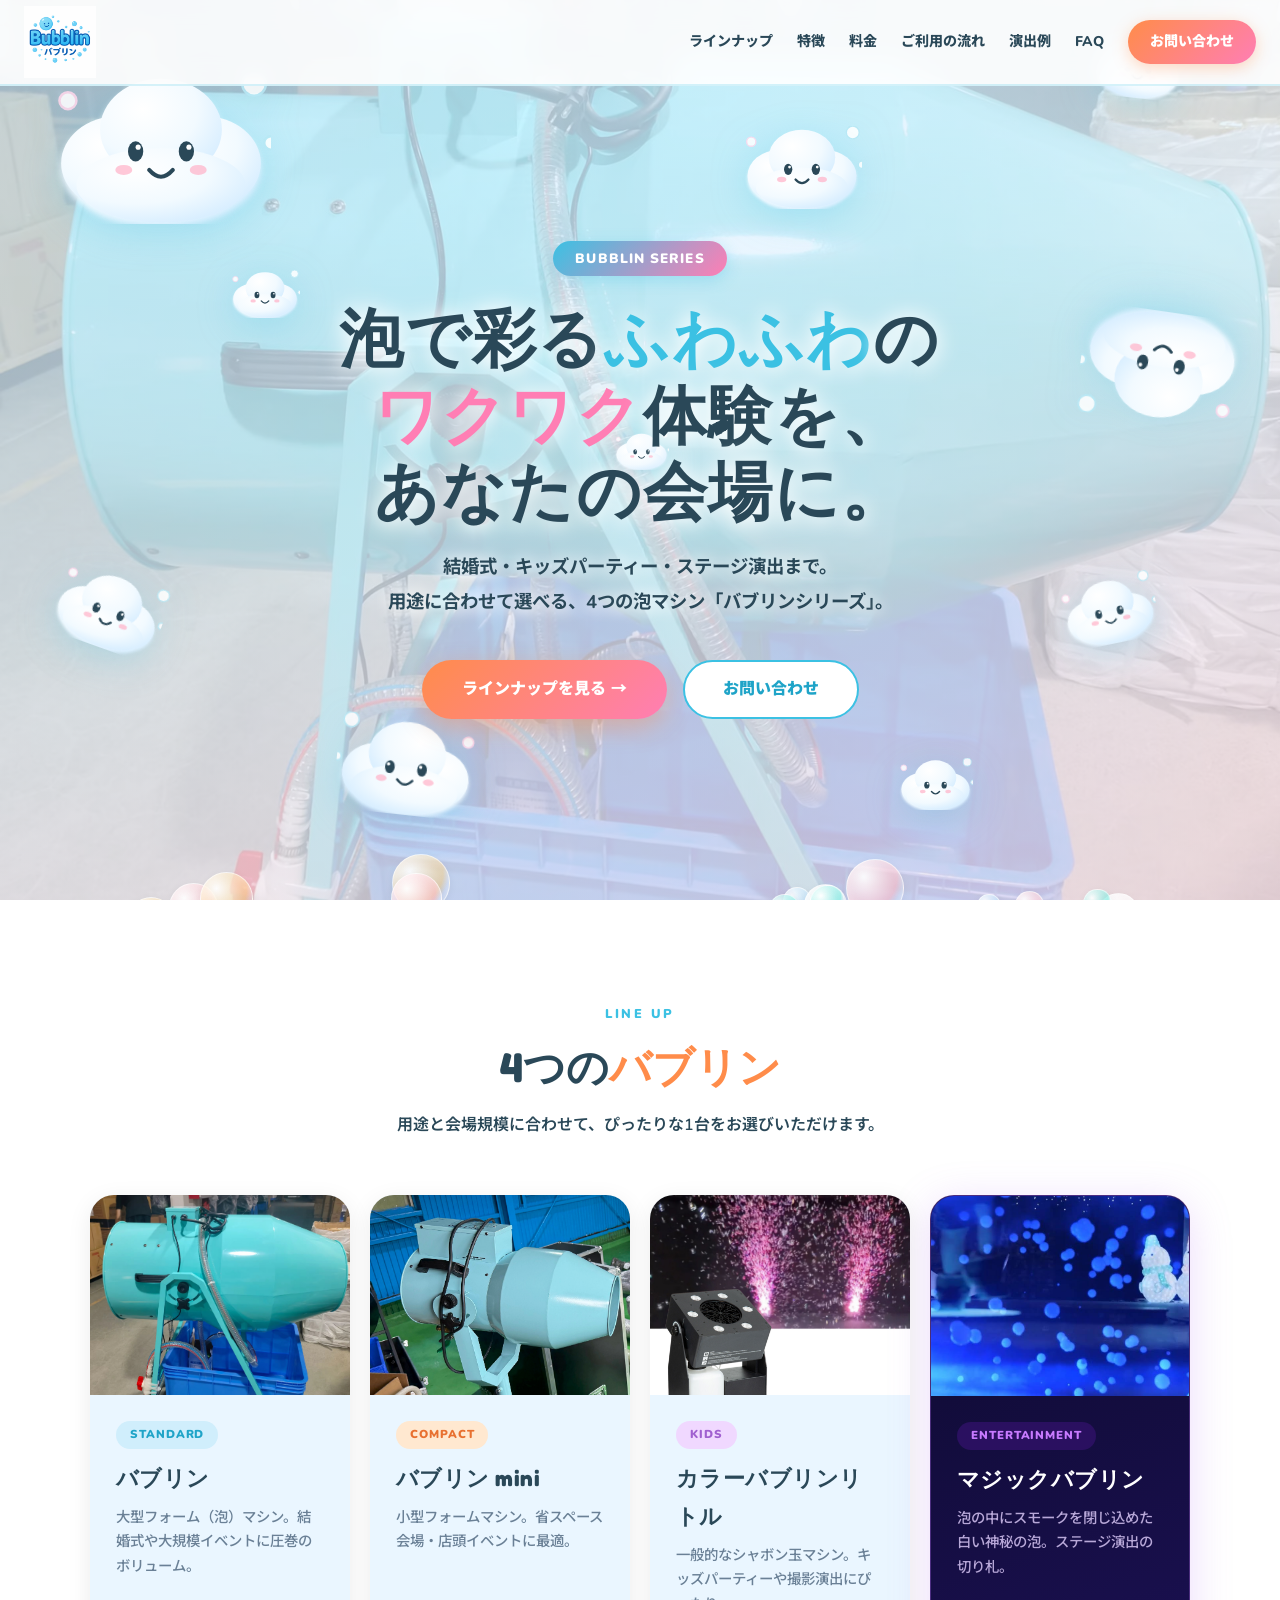
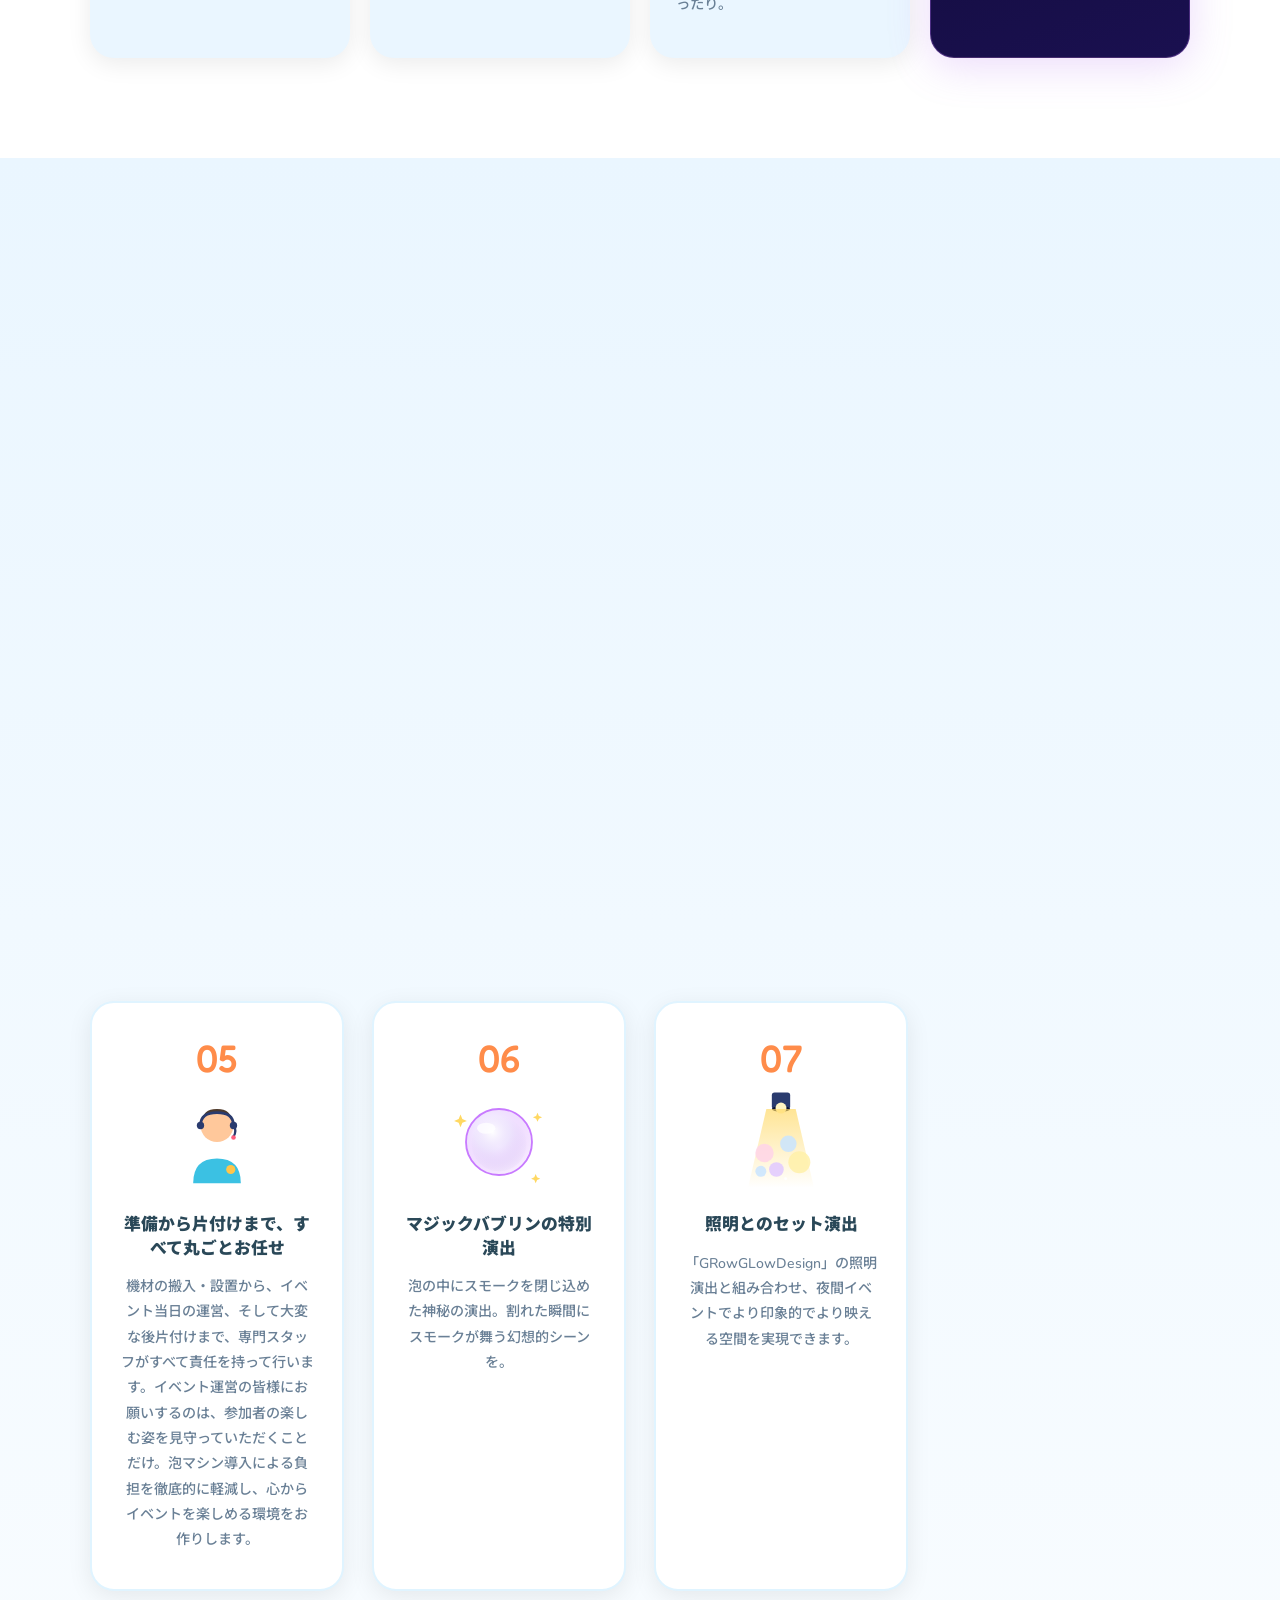
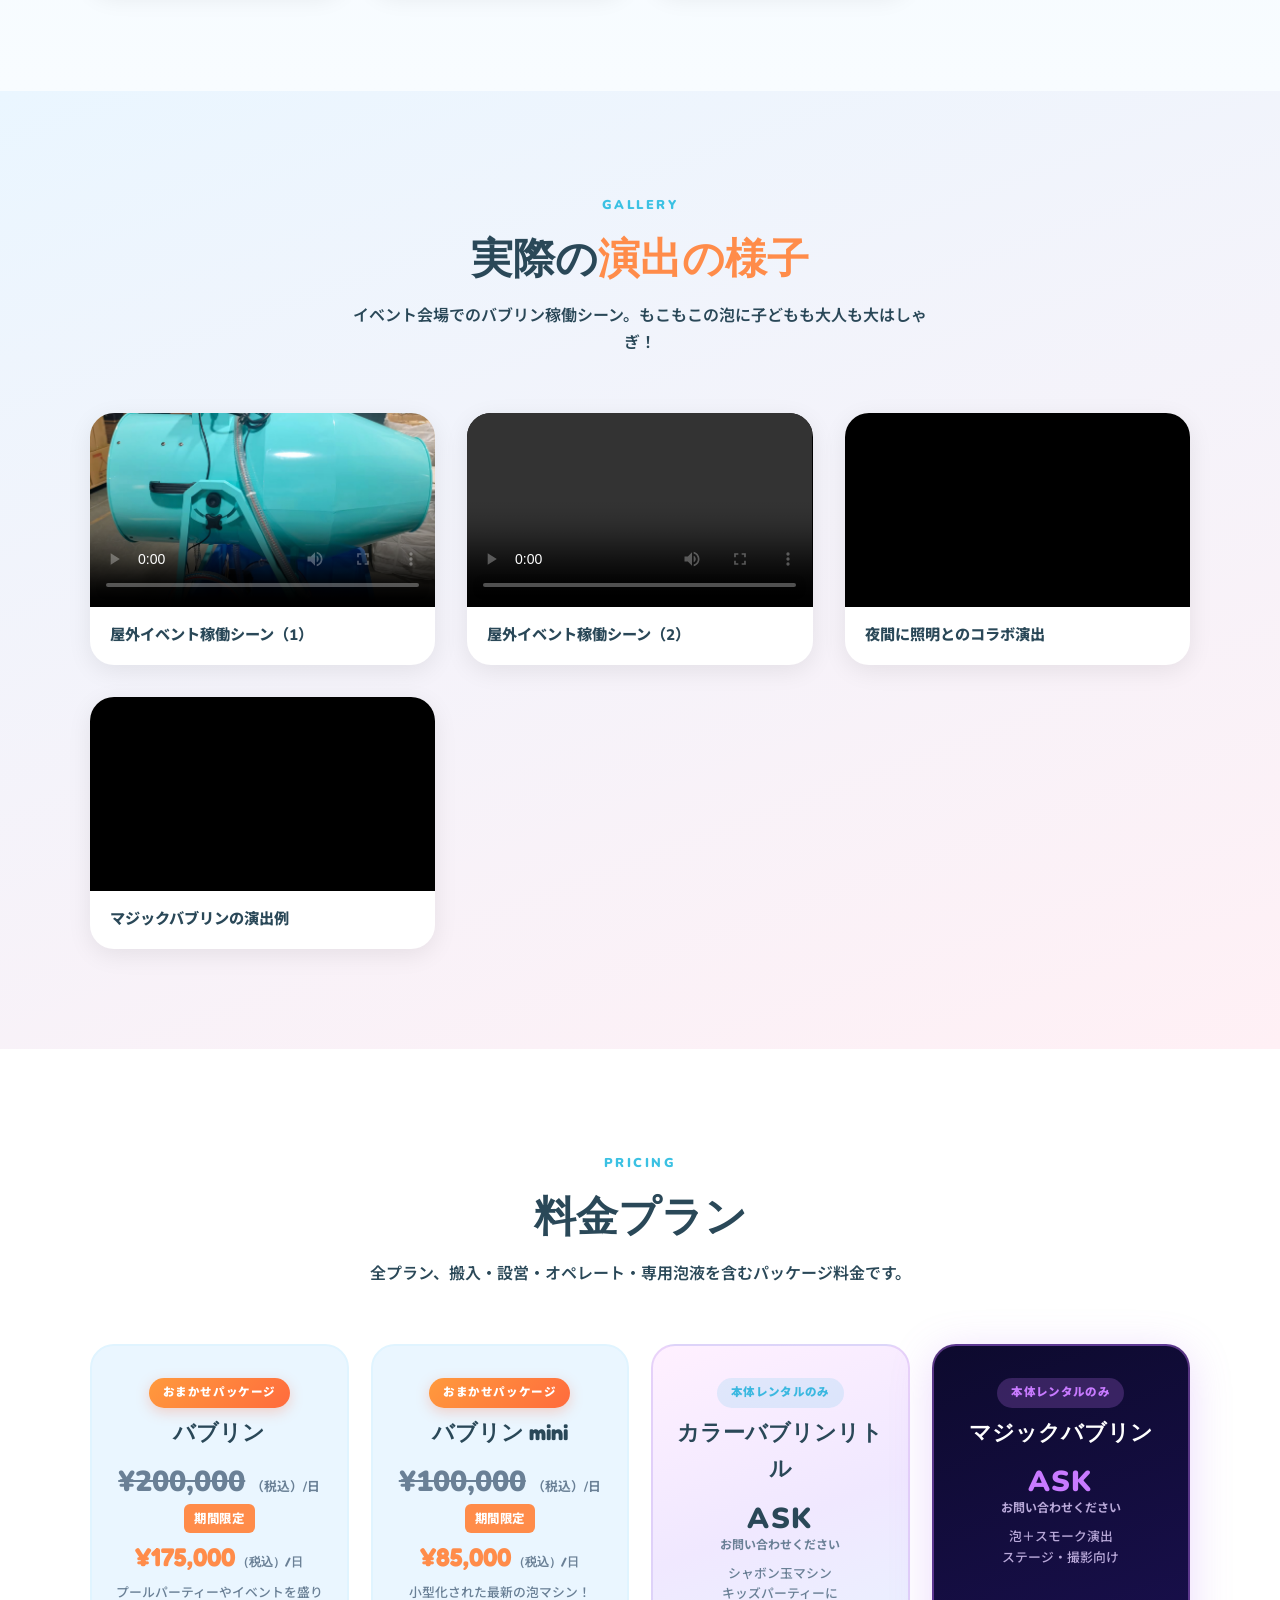
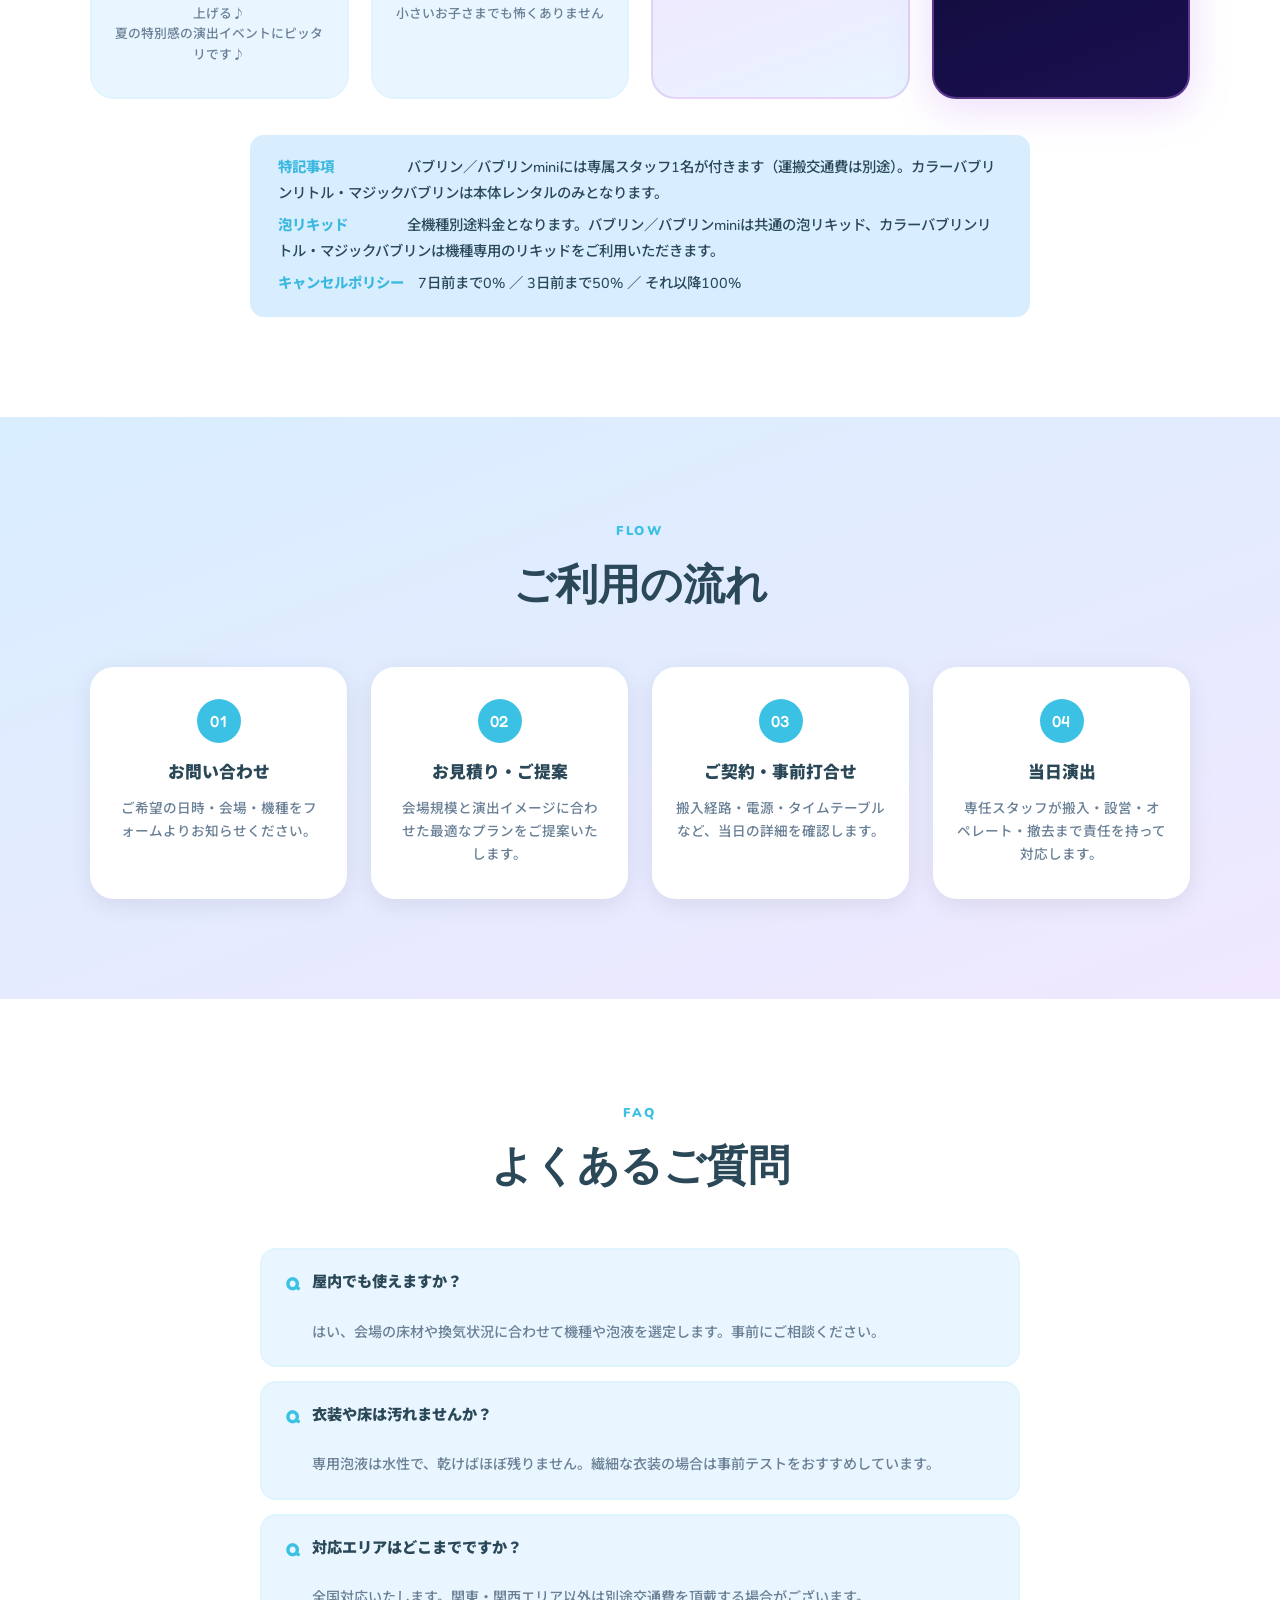
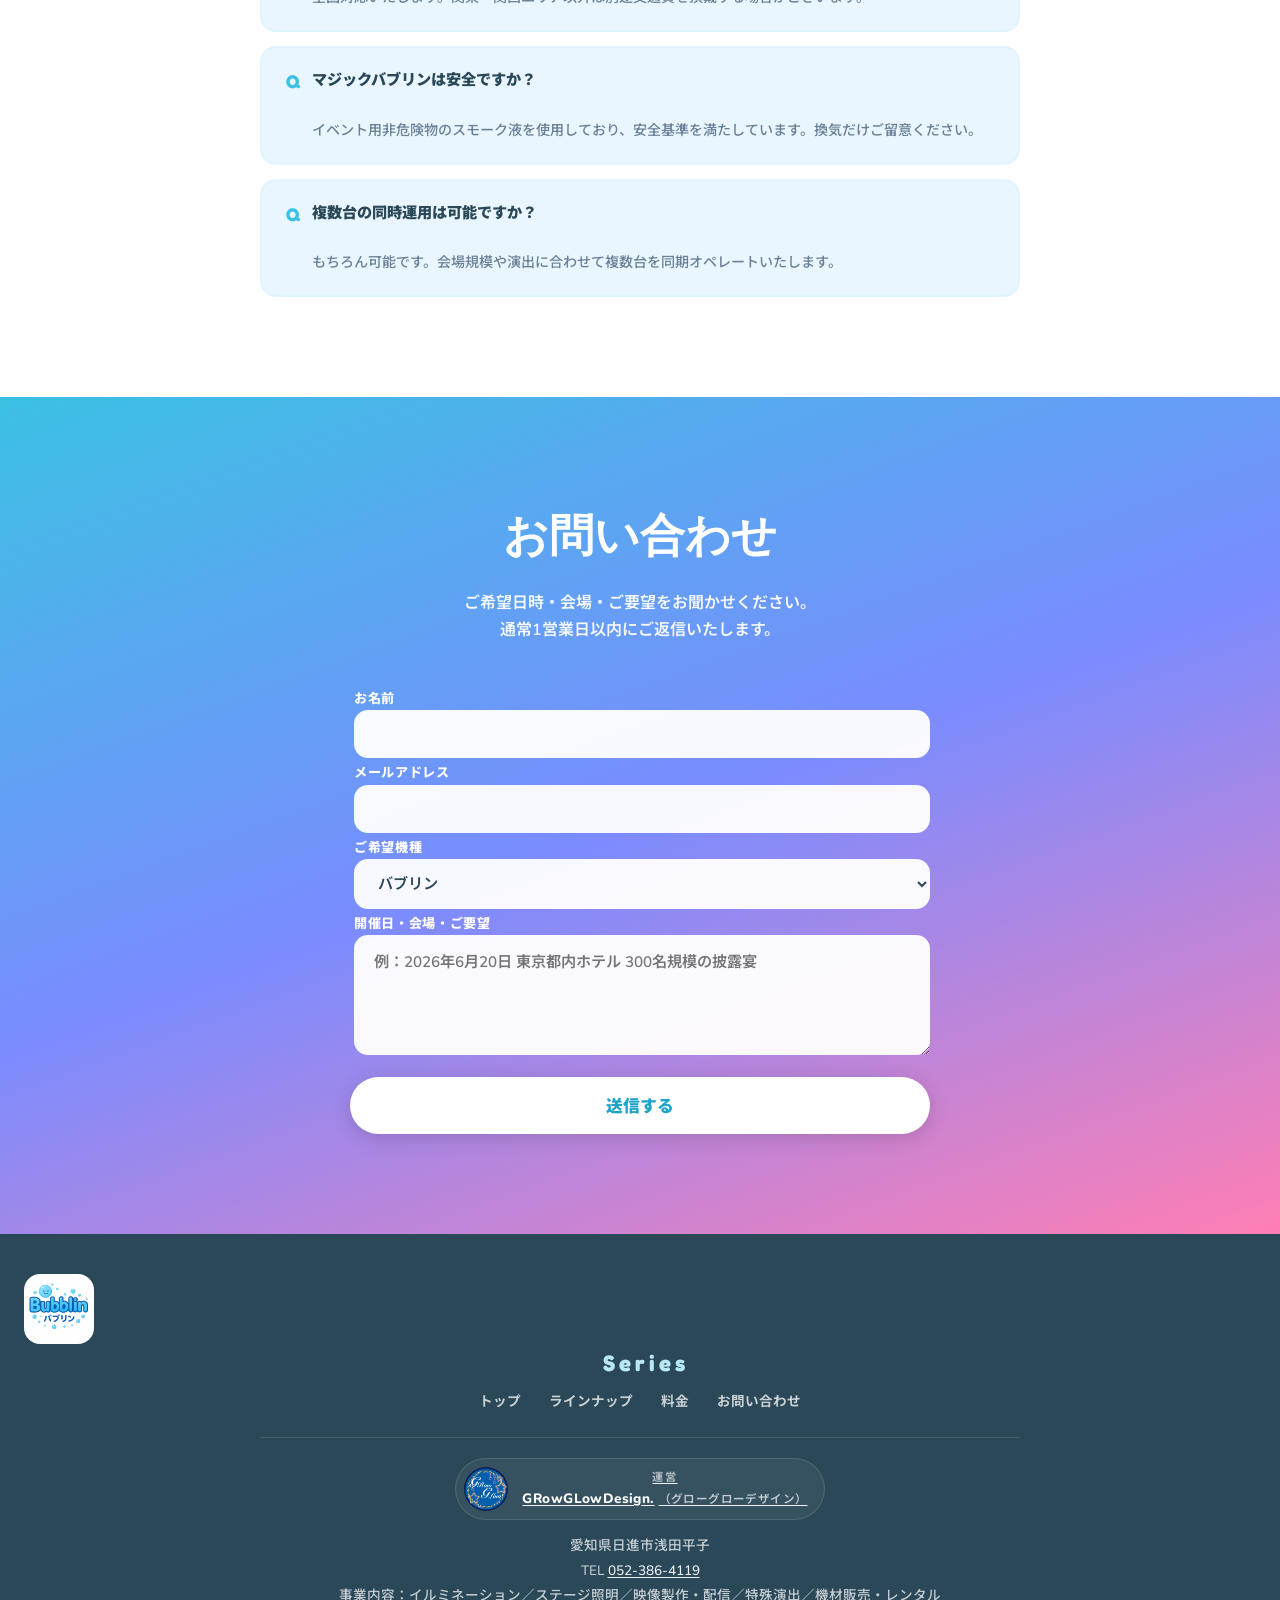
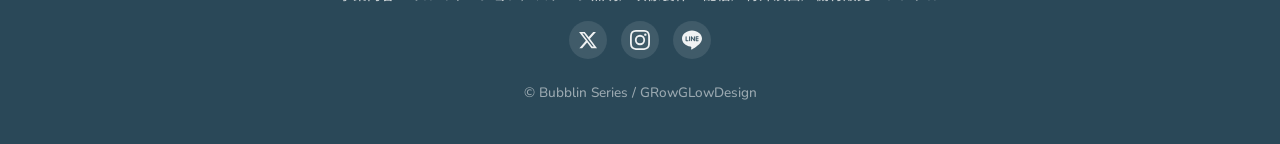
==== index.html @ 7ece7c43 "Add GGD logo badge to footer" ====
<!DOCTYPE html>
<html lang="ja">
<head>
<meta charset="UTF-8">
<meta name="viewport" content="width=device-width, initial-scale=1.0">
<title>バブリンシリーズ｜泡・シャボン玉・スモーク演出機材 | Bubblin Series</title>
<meta name="description" content="結婚式・イベント・キッズパーティーを演出するバブリンシリーズ。バブリン／バブリンmini／カラーバブリンリトル／マジックバブリン、4つの泡マシンをご紹介。">
<link rel="stylesheet" href="assets/css/main.css?v=7">
</head>
<body>

<!-- ======= Header ======= -->
<header class="site-header">
  <a href="#top" class="site-logo">
    <img src="assets/images/bubblin-logo.png" alt="Bubblin バブリン" class="site-logo-img">
  </a>
  <nav class="header-nav nav-menu">
    <a href="#machines">ラインナップ</a>
    <a href="#features">特徴</a>
    <a href="#pricing">料金</a>
    <a href="#flow">ご利用の流れ</a>
    <a href="#gallery">演出例</a>
    <a href="#faq">FAQ</a>
    <a href="#contact" class="header-cta">お問い合わせ</a>
  </nav>
  <button class="hamburger" aria-label="メニュー">
    <span></span><span></span><span></span>
  </button>
</header>

<!-- ======= Hero ======= -->
<section class="hero" id="top">
  <video class="hero-video" autoplay muted loop playsinline preload="metadata" poster="assets/images/photos/IMG_9070.jpg">
    <source src="assets/videos/hero-bubbles.mp4" type="video/mp4">
  </video>
  <div class="hero-overlay" aria-hidden="true"></div>
  <div class="bubble-layer hero-bubbles"></div>

  <!-- ちりばめバブリンくん -->
  <div class="hero-char-scatter" aria-hidden="true">
    <img src="assets/images/cloud-char.svg" class="c c1">
    <img src="assets/images/cloud-char.svg" class="c c2">
    <img src="assets/images/cloud-char.svg" class="c c3 flip-x">
    <img src="assets/images/cloud-char.svg" class="c c4 upside-down"><!-- ひっくり返ってる子 -->
    <img src="assets/images/cloud-char.svg" class="c c5">
    <img src="assets/images/cloud-char.svg" class="c c6 tilt-right">
    <img src="assets/images/cloud-char.svg" class="c c7 tilt-left">
    <img src="assets/images/cloud-char.svg" class="c c8">
    <img src="assets/images/cloud-char.svg" class="c c9 flip-x">
    <img src="assets/images/cloud-char.svg" class="c c10">
  </div>

  <div class="hero-content">
    <div class="hero-badge">BUBBLIN SERIES</div>
    <h1 class="hero-title">
      泡で彩る<span class="accent-cyan">ふわふわ</span>の<br>
      <span class="accent-pink">ワクワク</span>体験を、<br>
      あなたの会場に。
    </h1>
    <p class="hero-sub">
      結婚式・キッズパーティー・ステージ演出まで。<br>
      用途に合わせて選べる、4つの泡マシン<span class="accent-orange">「バブリンシリーズ」</span>。
    </p>
    <div class="hero-btns">
      <a href="#machines" class="btn-primary">ラインナップを見る →</a>
      <a href="#contact" class="btn-secondary">お問い合わせ</a>
    </div>
  </div>
</section>

<!-- ======= Machines ======= -->
<section class="section machines-section" id="machines">
  <div class="section-inner">
    <div class="section-header fade-up">
      <span class="section-label">LINE UP</span>
      <h2 class="section-title">4つの<span class="accent">バブリン</span></h2>
      <p class="section-desc">用途と会場規模に合わせて、ぴったりな1台をお選びいただけます。</p>
    </div>

    <div class="machines-grid">
      <!-- バブリン -->
      <a href="#pricing" class="machine-card fade-up">
        <div class="machine-card-img bub-bg has-photo">
          <img src="assets/images/photos/IMG_9070.jpg" alt="バブリン 大型フォームマシン" class="machine-photo">
        </div>
        <div class="machine-card-body">
          <span class="machine-tag tag-standard">STANDARD</span>
          <h3 class="machine-name">バブリン</h3>
          <p class="machine-desc">大型フォーム（泡）マシン。結婚式や大規模イベントに圧巻のボリューム。</p>
        </div>
      </a>

      <!-- バブリンMINI -->
      <a href="#pricing" class="machine-card fade-up">
        <div class="machine-card-img mini-bg has-photo">
          <img src="assets/images/photos/IMG_6188.jpg" alt="バブリン mini" class="machine-photo">
        </div>
        <div class="machine-card-body">
          <span class="machine-tag tag-mini">COMPACT</span>
          <h3 class="machine-name">バブリン mini</h3>
          <p class="machine-desc">小型フォームマシン。省スペース会場・店頭イベントに最適。</p>
        </div>
      </a>

      <!-- カラーバブリンリトル -->
      <a href="#pricing" class="machine-card fade-up">
        <div class="machine-card-img little-bg has-photo">
          <img src="assets/images/photos/color-bubblin-little.jpg" alt="カラーバブリンリトル" class="machine-photo">
        </div>
        <div class="machine-card-body">
          <span class="machine-tag tag-little">KIDS</span>
          <h3 class="machine-name">カラーバブリンリトル</h3>
          <p class="machine-desc">一般的なシャボン玉マシン。キッズパーティーや撮影演出にぴったり。</p>
        </div>
      </a>

      <!-- マジックバブリン -->
      <a href="#pricing" class="machine-card magic fade-up">
        <div class="machine-card-img magic-bg has-photo">
          <img src="assets/images/photos/magic-bubblin.jpg" alt="マジックバブリン" class="machine-photo">
        </div>
        <div class="machine-card-body">
          <span class="machine-tag tag-magic">ENTERTAINMENT</span>
          <h3 class="machine-name">マジックバブリン</h3>
          <p class="machine-desc">泡の中にスモークを閉じ込めた白い神秘の泡。ステージ演出の切り札。</p>
        </div>
      </a>
    </div>
  </div>
</section>

<!-- ======= Features ======= -->
<section class="section features-section" id="features">
  <div class="section-inner">
    <div class="section-header fade-up">
      <span class="section-label">FEATURES</span>
      <h2 class="section-title">バブリンが<span class="accent">選ばれる</span>理由</h2>
    </div>
    <div class="features-grid">
      <div class="feature-card fade-up">
        <div class="feature-num">01</div>
        <div class="feature-icon">
          <svg viewBox="0 0 120 120" xmlns="http://www.w3.org/2000/svg" aria-hidden="true">
            <!-- playing hands in foam -->
            <circle cx="30" cy="45" r="14" fill="#ffd3e7" opacity="0.85"/>
            <circle cx="55" cy="30" r="11" fill="#c9e4ff" opacity="0.85"/>
            <circle cx="80" cy="45" r="15" fill="#fff0a8" opacity="0.85"/>
            <circle cx="100" cy="30" r="8" fill="#e0c8ff" opacity="0.85"/>
            <circle cx="18" cy="30" r="7" fill="#ffd3e7" opacity="0.75"/>
            <circle cx="45" cy="55" r="9" fill="#c9e4ff" opacity="0.8"/>
            <!-- hand reaching up -->
            <path d="M48 98 L48 75 Q48 72 52 72 L54 72 Q58 72 58 75 L58 62 Q58 58 62 58 Q66 58 66 62 L66 74 Q66 70 70 70 Q74 70 74 74 L74 80 Q74 77 78 77 Q82 77 82 80 L82 92 Q82 98 76 102 L52 102 Q48 102 48 98 Z" fill="#ffb089"/>
            <circle cx="60" cy="68" r="3" fill="#fff" opacity="0.6"/>
          </svg>
        </div>
        <h3 class="feature-title">五感をフルに使って遊ぶ、最高の泡あそび</h3>
        <p class="feature-desc">ただの泡ではありません。きめ細かく、ふわふわに泡立つ特別な泡が、参加者の好奇心を最大限に引き出します。泡に触れたり、もぐったり、かき集めたり。五感をフルに使って夢中で遊ぶ非日常の体験は、記憶に深く刻まれ、最高の笑顔と歓声を生み出します。</p>
      </div>
      <div class="feature-card fade-up">
        <div class="feature-num">02</div>
        <div class="feature-icon">
          <svg viewBox="0 0 120 120" xmlns="http://www.w3.org/2000/svg" aria-hidden="true">
            <!-- machine -->
            <rect x="42" y="70" width="36" height="28" rx="3" fill="#2a3b6e"/>
            <rect x="46" y="62" width="28" height="10" rx="2" fill="#1f2c52"/>
            <!-- massive foam cloud -->
            <circle cx="60" cy="45" r="22" fill="#fff"/>
            <circle cx="40" cy="52" r="14" fill="#fff"/>
            <circle cx="80" cy="52" r="16" fill="#fff"/>
            <circle cx="55" cy="28" r="11" fill="#fff"/>
            <circle cx="75" cy="25" r="9" fill="#fff"/>
            <circle cx="32" cy="38" r="8" fill="#fff"/>
            <circle cx="92" cy="38" r="9" fill="#fff"/>
            <circle cx="25" cy="60" r="6" fill="#fff"/>
            <circle cx="98" cy="62" r="7" fill="#fff"/>
            <!-- foam detail highlights -->
            <circle cx="55" cy="42" r="3" fill="#e8f0ff"/>
            <circle cx="72" cy="48" r="2.5" fill="#e8f0ff"/>
            <!-- scale arrow -->
            <line x1="108" y1="15" x2="108" y2="100" stroke="#ff8a4c" stroke-width="2"/>
            <polygon points="108,10 104,18 112,18" fill="#ff8a4c"/>
          </svg>
        </div>
        <h3 class="feature-title">圧倒的な泡ボリューム</h3>
        <p class="feature-desc">バブリンBIGでは最大10m以上の泡を噴出。大規模イベントでも迫力満点の演出が可能です。</p>
      </div>
      <div class="feature-card fade-up">
        <div class="feature-num">03</div>
        <div class="feature-icon">
          <svg viewBox="0 0 120 120" xmlns="http://www.w3.org/2000/svg" aria-hidden="true">
            <!-- 4 machines in 2x2 grid -->
            <g transform="translate(20 20)">
              <rect x="0" y="0" width="30" height="30" rx="3" fill="#3bc1e3"/>
              <rect x="6" y="8" width="18" height="4" rx="1" fill="#fff" opacity="0.9"/>
              <circle cx="15" cy="20" r="5" fill="#fff" opacity="0.85"/>
            </g>
            <g transform="translate(62 20)">
              <rect x="0" y="0" width="30" height="30" rx="3" fill="#ff8a4c"/>
              <rect x="6" y="8" width="18" height="4" rx="1" fill="#fff" opacity="0.9"/>
              <circle cx="15" cy="20" r="5" fill="#fff" opacity="0.85"/>
            </g>
            <g transform="translate(20 62)">
              <rect x="0" y="0" width="30" height="30" rx="3" fill="#c87aff"/>
              <rect x="6" y="8" width="18" height="4" rx="1" fill="#fff" opacity="0.9"/>
              <circle cx="15" cy="20" r="5" fill="#fff" opacity="0.85"/>
            </g>
            <g transform="translate(62 62)">
              <rect x="0" y="0" width="30" height="30" rx="3" fill="#ffc54a"/>
              <rect x="6" y="8" width="18" height="4" rx="1" fill="#fff" opacity="0.9"/>
              <circle cx="15" cy="20" r="5" fill="#fff" opacity="0.85"/>
            </g>
          </svg>
        </div>
        <h3 class="feature-title">用途に合わせて選べる4機種</h3>
        <p class="feature-desc">音楽ライブ、キッズイベント、ステージ演出から学校、幼稚園保育園イベントまで。会場規模や目的に合わせて最適な1台を。</p>
      </div>
      <div class="feature-card fade-up">
        <div class="feature-num">04</div>
        <div class="feature-icon">
          <svg viewBox="0 0 120 120" xmlns="http://www.w3.org/2000/svg" aria-hidden="true">
            <!-- shield -->
            <path d="M60 15 L92 28 L92 58 Q92 82 60 105 Q28 82 28 58 L28 28 Z" fill="#a8d4a0" opacity="0.25"/>
            <path d="M60 20 L87 30 L87 58 Q87 78 60 98 Q33 78 33 58 L33 30 Z" fill="none" stroke="#4caf7d" stroke-width="2.5"/>
            <!-- bottle inside -->
            <rect x="52" y="42" width="16" height="8" rx="1" fill="#3bc1e3"/>
            <path d="M50 50 L70 50 L73 75 Q73 82 66 82 L54 82 Q47 82 47 75 Z" fill="#6ee8ff"/>
            <rect x="55" y="58" width="10" height="12" rx="1" fill="#fff" opacity="0.6"/>
            <!-- check -->
            <path d="M50 62 L57 69 L72 54" fill="none" stroke="#4caf7d" stroke-width="3" stroke-linecap="round" stroke-linejoin="round"/>
          </svg>
        </div>
        <h3 class="feature-title">大切な子どもたちのための、肌への優しさ</h3>
        <p class="feature-desc">参加者が素肌で触れるものだからこそ、泡には徹底的にこだわり、メーカーと共同開発しました。デリケートな肌にも優しい成分で、万が一、口や目に入ってしまっても安心です。小さなお子様がご利用する場合でも自信をもっておすすめできる品質をお約束します。</p>
      </div>
      <div class="feature-card fade-up">
        <div class="feature-num">05</div>
        <div class="feature-icon">
          <svg viewBox="0 0 120 120" xmlns="http://www.w3.org/2000/svg" aria-hidden="true">
            <!-- operator with headset -->
            <circle cx="60" cy="42" r="18" fill="#ffc89b"/>
            <!-- hair -->
            <path d="M44 38 Q44 24 60 24 Q76 24 76 38 L76 32 Q72 28 60 28 Q48 28 44 32 Z" fill="#4a3a2f"/>
            <!-- headset band -->
            <path d="M42 42 Q42 28 60 28 Q78 28 78 42" fill="none" stroke="#2a3b6e" stroke-width="3" stroke-linecap="round"/>
            <circle cx="42" cy="42" r="4" fill="#2a3b6e"/>
            <circle cx="78" cy="42" r="4" fill="#2a3b6e"/>
            <!-- mic -->
            <path d="M78 42 Q82 48 78 54" fill="none" stroke="#2a3b6e" stroke-width="2.5" stroke-linecap="round"/>
            <circle cx="78" cy="55" r="2.5" fill="#ff5c7c"/>
            <!-- body/shirt -->
            <path d="M34 105 Q34 78 60 78 Q86 78 86 105 Z" fill="#3bc1e3"/>
            <!-- badge -->
            <circle cx="75" cy="90" r="5" fill="#ffc54a"/>
          </svg>
        </div>
        <h3 class="feature-title">準備から片付けまで、すべて丸ごとお任せ</h3>
        <p class="feature-desc">機材の搬入・設置から、イベント当日の運営、そして大変な後片付けまで、専門スタッフがすべて責任を持って行います。イベント運営の皆様にお願いするのは、参加者の楽しむ姿を見守っていただくことだけ。泡マシン導入による負担を徹底的に軽減し、心からイベントを楽しめる環境をお作りします。</p>
      </div>
      <div class="feature-card fade-up">
        <div class="feature-num">06</div>
        <div class="feature-icon">
          <svg viewBox="0 0 120 120" xmlns="http://www.w3.org/2000/svg" aria-hidden="true">
            <defs>
              <radialGradient id="magicBubble" cx="40%" cy="35%" r="65%">
                <stop offset="0%" stop-color="#fff" stop-opacity="0.95"/>
                <stop offset="40%" stop-color="#e8d8ff" stop-opacity="0.6"/>
                <stop offset="100%" stop-color="#c87aff" stop-opacity="0.15"/>
              </radialGradient>
              <radialGradient id="smokeInside" cx="50%" cy="55%" r="55%">
                <stop offset="0%" stop-color="#fff" stop-opacity="0.85"/>
                <stop offset="100%" stop-color="#d0d8e8" stop-opacity="0"/>
              </radialGradient>
            </defs>
            <!-- smoke inside -->
            <circle cx="60" cy="62" r="30" fill="url(#smokeInside)"/>
            <!-- bubble shell -->
            <circle cx="60" cy="60" r="36" fill="url(#magicBubble)" stroke="#c87aff" stroke-width="2"/>
            <!-- highlight -->
            <ellipse cx="46" cy="45" rx="10" ry="6" fill="#fff" opacity="0.75"/>
            <!-- sparkles -->
            <g fill="#ffd862">
              <path d="M18 30 l2 5 l5 2 l-5 2 l-2 5 l-2 -5 l-5 -2 l5 -2 z"/>
              <path d="M102 28 l1.5 3.5 l3.5 1.5 l-3.5 1.5 l-1.5 3.5 l-1.5 -3.5 l-3.5 -1.5 l3.5 -1.5 z"/>
              <path d="M100 95 l1.5 3.5 l3.5 1.5 l-3.5 1.5 l-1.5 3.5 l-1.5 -3.5 l-3.5 -1.5 l3.5 -1.5 z"/>
            </g>
          </svg>
        </div>
        <h3 class="feature-title">マジックバブリンの特別演出</h3>
        <p class="feature-desc">泡の中にスモークを閉じ込めた神秘の演出。割れた瞬間にスモークが舞う幻想的シーンを。</p>
      </div>
      <div class="feature-card fade-up">
        <div class="feature-num">07</div>
        <div class="feature-icon">
          <svg viewBox="0 0 120 120" xmlns="http://www.w3.org/2000/svg" aria-hidden="true">
            <defs>
              <linearGradient id="lightBeam" x1="50%" y1="0%" x2="50%" y2="100%">
                <stop offset="0%" stop-color="#ffd862" stop-opacity="0.9"/>
                <stop offset="100%" stop-color="#ffd862" stop-opacity="0"/>
              </linearGradient>
            </defs>
            <!-- moving light head -->
            <rect x="50" y="6" width="20" height="18" rx="3" fill="#2a3b6e"/>
            <ellipse cx="60" cy="24" rx="10" ry="3" fill="#0a1230"/>
            <circle cx="60" cy="23" r="6" fill="#fff4c2"/>
            <!-- beam -->
            <path d="M44 24 L24 110 L96 110 L76 24 Z" fill="url(#lightBeam)" opacity="0.75"/>
            <!-- bubbles lit by beam -->
            <circle cx="42" cy="72" r="10" fill="#ffd3e7" opacity="0.85"/>
            <circle cx="68" cy="62" r="9" fill="#c9e4ff" opacity="0.85"/>
            <circle cx="80" cy="82" r="12" fill="#fff0a8" opacity="0.85"/>
            <circle cx="55" cy="90" r="8" fill="#e0c8ff" opacity="0.85"/>
            <circle cx="38" cy="92" r="6" fill="#c9e4ff" opacity="0.85"/>
            <!-- sparkles -->
            <circle cx="30" cy="55" r="1.5" fill="#fff"/>
            <circle cx="90" cy="50" r="1.5" fill="#fff"/>
            <circle cx="65" cy="100" r="1.5" fill="#fff"/>
          </svg>
        </div>
        <h3 class="feature-title">照明とのセット演出</h3>
        <p class="feature-desc">「GRowGLowDesign」の照明演出と組み合わせ、夜間イベントでより印象的でより映える空間を実現できます。</p>
      </div>
    </div>
  </div>
</section>

<!-- ======= Gallery (Videos) ======= -->
<section class="section gallery-section" id="gallery">
  <div class="section-inner">
    <div class="section-header fade-up">
      <span class="section-label">GALLERY</span>
      <h2 class="section-title">実際の<span class="accent">演出の様子</span></h2>
      <p class="section-desc">イベント会場でのバブリン稼働シーン。もこもこの泡に子どもも大人も大はしゃぎ！</p>
    </div>
    <div class="video-grid">
      <div class="video-card fade-up">
        <video controls playsinline preload="metadata" poster="assets/images/photos/IMG_9070.jpg">
          <source src="assets/videos/event-1.mp4" type="video/mp4">
        </video>
        <p class="video-caption">屋外イベント稼働シーン（1）</p>
      </div>
      <div class="video-card fade-up">
        <video controls playsinline preload="metadata">
          <source src="assets/videos/event-2.mp4" type="video/mp4">
        </video>
        <p class="video-caption">屋外イベント稼働シーン（2）</p>
      </div>
      <div class="video-card fade-up">
        <div class="video-youtube">
          <iframe src="https://www.youtube.com/embed/lgrUg0ydDuw?rel=0" title="バブリン演出動画" frameborder="0" allow="accelerometer; autoplay; clipboard-write; encrypted-media; gyroscope; picture-in-picture; web-share" allowfullscreen></iframe>
        </div>
        <p class="video-caption">夜間に照明とのコラボ演出</p>
      </div>
      <div class="video-card fade-up">
        <div class="video-youtube">
          <iframe src="https://www.youtube.com/embed/T2J9prlx9Ig?rel=0" title="マジックバブリン演出動画" frameborder="0" allow="accelerometer; autoplay; clipboard-write; encrypted-media; gyroscope; picture-in-picture; web-share" allowfullscreen></iframe>
        </div>
        <p class="video-caption">マジックバブリンの演出例</p>
      </div>
    </div>
  </div>
</section>

<!-- ======= Pricing ======= -->
<section class="section pricing-section" id="pricing">
  <div class="section-inner">
    <div class="section-header fade-up">
      <span class="section-label">PRICING</span>
      <h2 class="section-title">料金プラン</h2>
      <p class="section-desc">全プラン、搬入・設営・オペレート・専用泡液を含むパッケージ料金です。</p>
    </div>

    <div class="pricing-grid">
      <div class="price-card fade-up">
        <div class="price-tag tag-package">おまかせパッケージ</div>
        <h3 class="price-name">バブリン</h3>
        <p class="price-amount"><span class="price-strike">¥200,000</span><small>（税込）/日</small></p>
        <p class="price-promo"><span class="price-badge">期間限定</span><span class="price-promo-amount">¥175,000<small>（税込）/日</small></span></p>
        <p class="price-desc">プールパーティーやイベントを盛り上げる♪<br>夏の特別感の演出イベントにピッタリです♪</p>
      </div>
      <div class="price-card fade-up">
        <div class="price-tag tag-package">おまかせパッケージ</div>
        <h3 class="price-name">バブリン mini</h3>
        <p class="price-amount"><span class="price-strike">¥100,000</span><small>（税込）/日</small></p>
        <p class="price-promo"><span class="price-badge">期間限定</span><span class="price-promo-amount">¥85,000<small>（税込）/日</small></span></p>
        <p class="price-desc">小型化された最新の泡マシン！<br>小さいお子さまでも怖くありません</p>
      </div>
      <div class="price-card little fade-up">
        <div class="price-tag tag-rental">本体レンタルのみ</div>
        <h3 class="price-name">カラーバブリンリトル</h3>
        <p class="price-amount price-ask">ASK<small>お問い合わせください</small></p>
        <p class="price-desc">シャボン玉マシン<br>キッズパーティーに</p>
      </div>
      <div class="price-card magic fade-up">
        <div class="price-tag tag-rental">本体レンタルのみ</div>
        <h3 class="price-name">マジックバブリン</h3>
        <p class="price-amount price-ask">ASK<small>お問い合わせください</small></p>
        <p class="price-desc">泡＋スモーク演出<br>ステージ・撮影向け</p>
      </div>
    </div>
    <div class="price-notes fade-up">
      <p><strong>特記事項</strong>　バブリン／バブリンminiには専属スタッフ1名が付きます（運搬交通費は別途）。カラーバブリンリトル・マジックバブリンは本体レンタルのみとなります。</p>
      <p><strong>泡リキッド</strong>　全機種別途料金となります。バブリン／バブリンminiは共通の泡リキッド、カラーバブリンリトル・マジックバブリンは機種専用のリキッドをご利用いただきます。</p>
      <p><strong>キャンセルポリシー</strong>　7日前まで0% ／ 3日前まで50% ／ それ以降100%</p>
    </div>
  </div>
</section>

<!-- ======= Flow ======= -->
<section class="section flow-section" id="flow">
  <div class="section-inner">
    <div class="section-header fade-up">
      <span class="section-label">FLOW</span>
      <h2 class="section-title">ご利用の流れ</h2>
    </div>
    <div class="flow-steps">
      <div class="flow-step fade-up">
        <div class="flow-num">01</div>
        <h3 class="flow-title">お問い合わせ</h3>
        <p class="flow-desc">ご希望の日時・会場・機種をフォームよりお知らせください。</p>
      </div>
      <div class="flow-step fade-up">
        <div class="flow-num">02</div>
        <h3 class="flow-title">お見積り・ご提案</h3>
        <p class="flow-desc">会場規模と演出イメージに合わせた最適なプランをご提案いたします。</p>
      </div>
      <div class="flow-step fade-up">
        <div class="flow-num">03</div>
        <h3 class="flow-title">ご契約・事前打合せ</h3>
        <p class="flow-desc">搬入経路・電源・タイムテーブルなど、当日の詳細を確認します。</p>
      </div>
      <div class="flow-step fade-up">
        <div class="flow-num">04</div>
        <h3 class="flow-title">当日演出</h3>
        <p class="flow-desc">専任スタッフが搬入・設営・オペレート・撤去まで責任を持って対応します。</p>
      </div>
    </div>
  </div>
</section>

<!-- ======= FAQ ======= -->
<section class="section faq-section" id="faq">
  <div class="section-inner">
    <div class="section-header fade-up">
      <span class="section-label">FAQ</span>
      <h2 class="section-title">よくあるご質問</h2>
    </div>
    <div class="faq-list">
      <div class="faq-item fade-up">
        <div class="faq-q">屋内でも使えますか？</div>
        <div class="faq-a">はい、会場の床材や換気状況に合わせて機種や泡液を選定します。事前にご相談ください。</div>
      </div>
      <div class="faq-item fade-up">
        <div class="faq-q">衣装や床は汚れませんか？</div>
        <div class="faq-a">専用泡液は水性で、乾けばほぼ残りません。繊細な衣装の場合は事前テストをおすすめしています。</div>
      </div>
      <div class="faq-item fade-up">
        <div class="faq-q">対応エリアはどこまでですか？</div>
        <div class="faq-a">全国対応いたします。関東・関西エリア以外は別途交通費を頂戴する場合がございます。</div>
      </div>
      <div class="faq-item fade-up">
        <div class="faq-q">マジックバブリンは安全ですか？</div>
        <div class="faq-a">イベント用非危険物のスモーク液を使用しており、安全基準を満たしています。換気だけご留意ください。</div>
      </div>
      <div class="faq-item fade-up">
        <div class="faq-q">複数台の同時運用は可能ですか？</div>
        <div class="faq-a">もちろん可能です。会場規模や演出に合わせて複数台を同期オペレートいたします。</div>
      </div>
    </div>
  </div>
</section>

<!-- ======= Contact ======= -->
<section class="section contact-section" id="contact">
  <div class="section-inner">
    <h2 class="contact-title">お問い合わせ</h2>
    <p class="contact-sub">ご希望日時・会場・ご要望をお聞かせください。<br>通常1営業日以内にご返信いたします。</p>
    <form class="contact-form" onsubmit="event.preventDefault(); alert('仮版のため送信はまだ動作しません');">
      <label>お名前 <input type="text" name="name" required></label>
      <label>メールアドレス <input type="email" name="email" required></label>
      <label>ご希望機種
        <select name="machine">
          <option>バブリン</option>
          <option>バブリン mini</option>
          <option>カラーバブリンリトル</option>
          <option>マジックバブリン</option>
          <option>未定・相談したい</option>
        </select>
      </label>
      <label>開催日・会場・ご要望
        <textarea name="message" placeholder="例：2026年6月20日 東京都内ホテル 300名規模の披露宴"></textarea>
      </label>
      <button type="submit" class="btn-submit">送信する</button>
    </form>
  </div>
</section>

<!-- ======= Footer ======= -->
<footer class="site-footer">
  <div class="footer-logo">
    <img src="assets/images/bubblin-logo.png" alt="Bubblin" style="height:70px; border-radius:16px;">
    <span style="margin-left:12px; font-weight:900; letter-spacing:0.18em;">Series</span>
  </div>
  <div>
    <a href="#top" class="footer-link">トップ</a>
    <a href="#machines" class="footer-link">ラインナップ</a>
    <a href="#pricing" class="footer-link">料金</a>
    <a href="#contact" class="footer-link">お問い合わせ</a>
  </div>
  <div class="footer-company">
    <a href="https://grow-glow.net" target="_blank" rel="noopener" class="footer-operator">
      <img src="assets/images/ggd-logo.png" alt="GRowGLowDesign" class="footer-operator-logo">
      <span>
        <span class="footer-operator-label">運営</span>
        <span class="footer-operator-name">GRowGLowDesign.<small>（グローグローデザイン）</small></span>
      </span>
    </a>
    <p class="footer-company-line">愛知県日進市浅田平子</p>
    <p class="footer-company-line">TEL <a href="tel:0523864119">052-386-4119</a></p>
    <p class="footer-company-line">事業内容：イルミネーション／ステージ照明／映像製作・配信／特殊演出／機材販売・レンタル</p>
    <div class="footer-sns">
      <a href="https://x.com/GGD5055" class="footer-sns-link" aria-label="X" target="_blank" rel="noopener noreferrer"><svg viewBox="0 0 24 24" width="20" height="20" fill="currentColor"><path d="M18.244 2.25h3.308l-7.227 8.26 8.502 11.24H16.17l-5.214-6.817L4.99 21.75H1.68l7.73-8.835L1.254 2.25H8.08l4.713 6.231zm-1.161 17.52h1.833L7.084 4.126H5.117z"/></svg></a>
      <a href="https://www.instagram.com/ggd_5055/" class="footer-sns-link" aria-label="Instagram" target="_blank" rel="noopener noreferrer"><svg viewBox="0 0 24 24" width="20" height="20" fill="currentColor"><path d="M12 2.163c3.204 0 3.584.012 4.85.07 3.252.148 4.771 1.691 4.919 4.919.058 1.265.069 1.645.069 4.849 0 3.205-.012 3.584-.069 4.849-.149 3.225-1.664 4.771-4.919 4.919-1.266.058-1.644.07-4.85.07-3.204 0-3.584-.012-4.849-.07-3.26-.149-4.771-1.699-4.919-4.92-.058-1.265-.07-1.644-.07-4.849 0-3.204.013-3.583.07-4.849.149-3.227 1.664-4.771 4.919-4.919 1.266-.057 1.645-.069 4.849-.069zM12 0C8.741 0 8.333.014 7.053.072 2.695.272.273 2.69.073 7.052.014 8.333 0 8.741 0 12c0 3.259.014 3.668.072 4.948.2 4.358 2.618 6.78 6.98 6.98C8.333 23.986 8.741 24 12 24c3.259 0 3.668-.014 4.948-.072 4.354-.2 6.782-2.618 6.979-6.98.059-1.28.073-1.689.073-4.948 0-3.259-.014-3.667-.072-4.947-.196-4.354-2.617-6.78-6.979-6.98C15.668.014 15.259 0 12 0zm0 5.838a6.162 6.162 0 100 12.324 6.162 6.162 0 000-12.324zM12 16a4 4 0 110-8 4 4 0 010 8zm6.406-11.845a1.44 1.44 0 100 2.881 1.44 1.44 0 000-2.881z"/></svg></a>
      <a href="https://line.me/R/ti/p/@539athhn" class="footer-sns-link" aria-label="LINE" target="_blank" rel="noopener noreferrer"><svg viewBox="0 0 24 24" width="20" height="20" fill="currentColor"><path d="M19.365 9.863c.349 0 .63.285.63.631 0 .345-.281.63-.63.63H17.61v1.125h1.755c.349 0 .63.283.63.63 0 .344-.281.629-.63.629h-2.386c-.345 0-.627-.285-.627-.629V8.108c0-.345.282-.63.63-.63h2.386c.346 0 .627.285.627.63 0 .349-.281.63-.63.63H17.61v1.125h1.755zm-3.855 3.016c0 .27-.174.51-.432.596-.064.021-.133.031-.199.031-.211 0-.391-.09-.51-.25l-2.443-3.317v2.94c0 .344-.279.629-.631.629-.346 0-.626-.285-.626-.629V8.108c0-.27.173-.51.43-.595.06-.023.136-.033.194-.033.195 0 .375.104.495.254l2.462 3.33V8.108c0-.345.282-.63.63-.63.345 0 .63.285.63.63v4.771zm-5.741 0c0 .344-.282.629-.631.629-.345 0-.627-.285-.627-.629V8.108c0-.345.282-.63.63-.63.346 0 .628.285.628.63v4.771zm-2.466.629H4.917c-.345 0-.63-.285-.63-.629V8.108c0-.345.285-.63.63-.63.348 0 .63.285.63.63v4.141h1.756c.348 0 .629.283.629.63 0 .344-.282.629-.629.629M24 10.314C24 4.943 18.615.572 12 .572S0 4.943 0 10.314c0 4.811 4.27 8.842 10.035 9.608.391.082.923.258 1.058.59.12.301.079.766.038 1.08l-.164 1.02c-.045.301-.24 1.186 1.049.645 1.291-.539 6.916-4.078 9.436-6.975C23.176 14.393 24 12.458 24 10.314"/></svg></a>
    </div>
  </div>
  <div style="margin-top:18px; font-size:0.85rem; opacity:0.7;">
    © Bubblin Series / GRowGLowDesign
  </div>
</footer>

<script src="assets/js/main.js"></script>
</body>
</html>
---- assets/css/main.css ----
/* ====================================
   Bubblin Series - Main CSS
   ==================================== */

@import url('https://fonts.googleapis.com/css2?family=Nunito:wght@400;600;700;800;900&family=Fredoka+One&family=Noto+Sans+JP:wght@400;500;700;900&display=swap');

:root {
    /* メインカラー（バブリン・バブリンmini用） */
    --color-bg: #eaf6ff;
    --color-bg-2: #d8eeff;
    --color-cyan: #3bc1e3;
    --color-cyan-dark: #1fa4c8;
    --color-cyan-light: #b8e8f5;
    --color-orange: #ff8c4a;
    --color-pink: #ff7eb4;
    --color-yellow: #ffde40;
    --color-white: #ffffff;
    --color-text: #2a4858;
    --color-text-light: #6a8096;

    /* リトルバブリン用（シャボン玉・パステル虹色） */
    --color-little-bg: #fef5ff;
    --color-little-pink: #ffb8e0;
    --color-little-purple: #c8a8f0;
    --color-little-blue: #a8d4ff;

    /* マジックバブリン用（ダーク・神秘的） */
    --color-magic-bg: #0d0a2e;
    --color-magic-bg2: #1a1050;
    --color-magic-glow: #c87aff;
    --color-magic-smoke: #e8d8ff;
    --color-magic-accent: #6ee8ff;

    --font-main: 'Nunito', 'Noto Sans JP', sans-serif;
    --font-display: 'Fredoka One', 'Nunito', sans-serif;

    --radius-lg: 24px;
    --radius-xl: 40px;
    --shadow-soft: 0 8px 32px rgba(59, 193, 227, 0.15);
    --shadow-card: 0 6px 24px rgba(0, 0, 0, 0.08);
}

*, *::before, *::after { box-sizing: border-box; margin: 0; padding: 0; }

html { scroll-behavior: smooth; }

body {
    font-family: var(--font-main);
    background: var(--color-bg);
    color: var(--color-text);
    overflow-x: hidden;
    line-height: 1.7;
    font-weight: 500;
}

img { max-width: 100%; height: auto; display: block; }

/* ════════════════════════════════════
   Header
   ════════════════════════════════════ */
.site-header {
    position: fixed;
    top: 0; left: 0; right: 0;
    z-index: 100;
    background: rgba(255,255,255,0.9);
    backdrop-filter: blur(12px);
    border-bottom: 2px solid rgba(59,193,227,0.2);
    padding: 0 24px;
    height: 86px;
    display: flex;
    align-items: center;
    justify-content: space-between;
}

.site-logo {
    display: flex;
    align-items: center;
    gap: 10px;
    text-decoration: none;
}
.site-logo-img {
    height: 72px;
    width: auto;
    display: block;
}
.site-logo-series {
    font-family: var(--font-display);
    font-size: 0.95rem;
    color: var(--color-cyan-dark);
    letter-spacing: 0.18em;
    padding: 4px 12px;
    background: rgba(59,193,227,0.12);
    border-radius: 22px;
    line-height: 1;
    margin-left: 4px;
}
@media (max-width: 540px) {
    .site-logo-img { height: 56px; }
    .site-logo-series { font-size: 0.78rem; padding: 3px 9px; }
}

.header-nav { display: flex; gap: 24px; align-items: center; }
.header-nav a {
    font-weight: 800;
    font-size: 0.88rem;
    color: var(--color-text);
    text-decoration: none;
    transition: color 0.2s;
}
.header-nav a:hover { color: var(--color-cyan); }

.header-cta {
    background: linear-gradient(135deg, var(--color-orange), var(--color-pink));
    color: white !important;
    padding: 10px 22px;
    border-radius: 50px;
    font-weight: 900 !important;
    box-shadow: 0 4px 16px rgba(255,140,74,0.35);
}

.hamburger {
    display: none;
    flex-direction: column;
    gap: 5px;
    cursor: pointer;
    background: none;
    border: none;
    padding: 4px;
}
.hamburger span {
    display: block;
    width: 26px;
    height: 3px;
    background: var(--color-cyan);
    border-radius: 2px;
}

/* ════════════════════════════════════
   Hero
   ════════════════════════════════════ */
.hero {
    min-height: 100vh;
    background: linear-gradient(160deg, #d0eeff 0%, #e8f4ff 50%, #ffe8f4 100%);
    display: flex;
    align-items: center;
    justify-content: center;
    text-align: center;
    padding: 140px 24px 80px;
    position: relative;
    overflow: hidden;
}

.hero-bubbles {
    position: absolute;
    inset: 0;
    pointer-events: none;
}

.hero-video {
    position: absolute;
    inset: 0;
    width: 100%;
    height: 100%;
    object-fit: cover;
    z-index: 0;
    opacity: 0.55;
}
.hero-overlay {
    position: absolute;
    inset: 0;
    z-index: 0;
    background: linear-gradient(160deg, rgba(208,238,255,0.55) 0%, rgba(232,244,255,0.55) 50%, rgba(255,232,244,0.6) 100%);
    pointer-events: none;
}

.hero-content { position: relative; z-index: 3; max-width: 780px; }

/* ドカンと大きなキャラを背景に配置 */
.hero-char-bg {
    position: absolute;
    left: 50%;
    top: 52%;
    width: min(115vw, 1100px);
    max-width: none;
    height: auto;
    transform: translate(-50%, -50%);
    z-index: 1;
    pointer-events: none;
    animation: bounceSoft 4.5s ease-in-out infinite;
    filter: drop-shadow(0 28px 60px rgba(59,193,227,0.28));
    opacity: 0.92;
}

@keyframes bounceSoft {
    0%, 100% { transform: translate(-50%, -50%); }
    50%      { transform: translate(-50%, -54%); }
}

/* ════════════════════════════════════
   ちりばめバブリンくん
   ════════════════════════════════════ */
.hero-char-scatter {
    position: absolute;
    inset: 0;
    pointer-events: none;
    z-index: 1;
    overflow: hidden;
}
.hero-char-scatter .c {
    position: absolute;
    max-width: none;
    filter: drop-shadow(0 8px 18px rgba(59,193,227,0.25));
    will-change: transform;
    animation: floatChar 6s ease-in-out infinite;
}

/* 変形バリエーション（base transform を各要素で設定） */
.hero-char-scatter .c.flip-x       { --base: scaleX(-1); }
.hero-char-scatter .c.upside-down  { --base: rotate(180deg); }
.hero-char-scatter .c.tilt-right   { --base: rotate(18deg); }
.hero-char-scatter .c.tilt-left    { --base: rotate(-15deg); }

/* 配置・サイズ（大きい子・小さい子を散らす） */
.hero-char-scatter .c1  { width: 220px; top: 8%;  left: 4%;  animation-delay: 0s; }
.hero-char-scatter .c2  { width: 120px; top: 14%; left: 58%; animation-delay: -1.2s; }
.hero-char-scatter .c3  { width: 90px;  top: 6%;  right: 6%; animation-delay: -2.4s; }
.hero-char-scatter .c4  { width: 160px; top: 38%; right: 4%; animation-delay: -0.8s; } /* 逆さ */
.hero-char-scatter .c5  { width: 70px;  top: 30%; left: 18%; animation-delay: -3s; }
.hero-char-scatter .c6  { width: 110px; top: 62%; left: 3%;  animation-delay: -1.8s; }
.hero-char-scatter .c7  { width: 95px;  top: 68%; right: 10%; animation-delay: -2.9s; }
.hero-char-scatter .c8  { width: 55px;  top: 48%; left: 48%; animation-delay: -0.4s; }
.hero-char-scatter .c9  { width: 140px; bottom: 6%; left: 28%; animation-delay: -3.6s; }
.hero-char-scatter .c10 { width: 75px;  bottom: 10%; right: 24%; animation-delay: -2.1s; }

/* キーフレーム：baseの変形を保ったままふわふわ */
@keyframes floatChar {
    0%, 100% { transform: var(--base, none) translateY(0); }
    50%      { transform: var(--base, none) translateY(-12px); }
}

/* モバイルでは少し間引く・縮める */
@media (max-width: 720px) {
    .hero-char-scatter .c5,
    .hero-char-scatter .c8,
    .hero-char-scatter .c10 { display: none; }
    .hero-char-scatter .c1  { width: 150px; top: 6%; left: -3%; }
    .hero-char-scatter .c2  { width: 80px; top: 10%; left: 62%; }
    .hero-char-scatter .c3  { width: 70px; top: 4%; right: -2%; }
    .hero-char-scatter .c4  { width: 110px; top: 42%; right: -5%; }
    .hero-char-scatter .c6  { width: 85px; top: 66%; left: -3%; }
    .hero-char-scatter .c7  { width: 75px; top: 70%; right: -2%; }
    .hero-char-scatter .c9  { width: 95px; bottom: 4%; left: 32%; }
}

/* 旧スタイル（使わない場合用の念のための定義） */
.hero-char {
    width: 110px;
    height: 110px;
    margin: 0 auto 20px;
    animation: bounceSoft 2.5s ease-in-out infinite;
}

.hero-badge {
    display: inline-block;
    background: linear-gradient(135deg, var(--color-cyan), var(--color-pink));
    color: white;
    font-weight: 900;
    font-size: 0.85rem;
    padding: 6px 22px;
    border-radius: 50px;
    margin-bottom: 24px;
    letter-spacing: 0.08em;
    box-shadow: 0 4px 16px rgba(59,193,227,0.3);
}

.hero-title {
    font-family: var(--font-display);
    font-size: clamp(2.2rem, 6vw, 4rem);
    line-height: 1.2;
    color: var(--color-text);
    margin-bottom: 20px;
    letter-spacing: 0.02em;
    text-shadow: 0 2px 18px rgba(255,255,255,0.9), 0 0 24px rgba(255,255,255,0.85);
}

.hero-title .accent-cyan { color: var(--color-cyan); }
.hero-title .accent-pink { color: var(--color-pink); }
.hero-title .accent-orange { color: var(--color-orange); }

.hero-sub {
    font-size: clamp(1rem, 2.2vw, 1.15rem);
    color: var(--color-text);
    margin-bottom: 40px;
    line-height: 1.9;
    font-weight: 700;
    text-shadow: 0 2px 14px rgba(255,255,255,0.95), 0 0 18px rgba(255,255,255,0.85);
}

.hero-btns {
    display: flex;
    gap: 16px;
    justify-content: center;
    flex-wrap: wrap;
}

.btn-primary {
    background: linear-gradient(135deg, var(--color-orange), var(--color-pink));
    color: white;
    font-family: var(--font-main);
    font-weight: 900;
    font-size: 1rem;
    padding: 16px 40px;
    border-radius: 50px;
    text-decoration: none;
    box-shadow: 0 8px 24px rgba(255,140,74,0.4);
    transition: transform 0.2s, box-shadow 0.2s;
    border: none;
    cursor: pointer;
    display: inline-flex;
    align-items: center;
    gap: 10px;
}
.btn-primary:hover {
    transform: translateY(-3px);
    box-shadow: 0 12px 32px rgba(255,140,74,0.5);
}

.btn-secondary {
    background: white;
    color: var(--color-cyan-dark);
    font-family: var(--font-main);
    font-weight: 900;
    font-size: 1rem;
    padding: 14px 38px;
    border-radius: 50px;
    text-decoration: none;
    border: 2.5px solid var(--color-cyan);
    transition: transform 0.2s, background 0.2s;
    cursor: pointer;
}
.btn-secondary:hover {
    transform: translateY(-3px);
    background: var(--color-cyan-light);
}

/* ════════════════════════════════════
   Section common
   ════════════════════════════════════ */
.section { padding: 100px 24px; }
.section-inner { max-width: 1100px; margin: 0 auto; }

.section-header {
    text-align: center;
    margin-bottom: 56px;
}
.section-label {
    display: inline-block;
    font-weight: 900;
    font-size: 0.8rem;
    letter-spacing: 0.2em;
    color: var(--color-cyan);
    text-transform: uppercase;
    margin-bottom: 14px;
}
.section-title {
    font-family: var(--font-display);
    font-size: clamp(1.8rem, 4vw, 2.6rem);
    color: var(--color-text);
    line-height: 1.3;
}
.section-title .accent { color: var(--color-orange); }
.section-desc {
    margin-top: 18px;
    color: var(--color-text);
    font-size: 1rem;
    max-width: 580px;
    margin-left: auto;
    margin-right: auto;
    font-weight: 600;
}

.section-char {
    display: block;
    width: 64px;
    height: 64px;
    margin: 0 auto 16px;
}

/* ════════════════════════════════════
   Machines Section (Intro)
   ════════════════════════════════════ */
.machines-section { background: white; position: relative; }

.machines-grid {
    display: grid;
    grid-template-columns: repeat(4, 1fr);
    gap: 20px;
}
@media (max-width: 1024px) {
    .machines-grid { grid-template-columns: repeat(2, 1fr); }
}

.machine-card {
    background: var(--color-bg);
    border-radius: var(--radius-lg);
    overflow: hidden;
    box-shadow: var(--shadow-card);
    transition: transform 0.3s, box-shadow 0.3s;
    text-decoration: none;
    color: inherit;
    display: flex;
    flex-direction: column;
}
.machine-card:hover {
    transform: translateY(-8px);
    box-shadow: 0 16px 48px rgba(59,193,227,0.25);
}

.machine-card-img {
    height: 200px;
    display: flex;
    align-items: center;
    justify-content: center;
    position: relative;
    overflow: hidden;
}

.machine-card-img.bub-bg { background: linear-gradient(135deg, #b8e8ff, #d8f0ff); }
.machine-card-img.mini-bg { background: linear-gradient(135deg, #fff0c8, #ffe0b0); }
.machine-card-img.little-bg { background: linear-gradient(135deg, #f0d8ff, #ffd8f0, #d8ecff); }
.machine-card-img.magic-bg {
    background: linear-gradient(135deg, #1a0a40, #2a1060);
    box-shadow: inset 0 0 60px rgba(200,120,255,0.3);
}

.machine-card-img.has-photo { padding: 0; overflow: hidden; }
.machine-photo {
    width: 100%;
    height: 100%;
    object-fit: cover;
    display: block;
}
.machine-card-img-icon {
    font-size: 4rem;
    filter: drop-shadow(0 4px 12px rgba(0,0,0,0.15));
}

.machine-card-body { padding: 26px; flex-grow: 1; display: flex; flex-direction: column; }

.machine-tag {
    display: inline-block;
    width: fit-content;
    font-size: 0.72rem;
    font-weight: 900;
    padding: 4px 14px;
    border-radius: 50px;
    margin-bottom: 10px;
    letter-spacing: 0.08em;
}
.tag-standard { background: #d0eefc; color: var(--color-cyan-dark); }
.tag-mini { background: #ffe8d0; color: #e87030; }
.tag-little { background: #f0d8ff; color: #a060d0; }
.tag-magic { background: #2a1060; color: var(--color-magic-glow); }

.machine-name {
    font-family: var(--font-display);
    font-size: 1.4rem;
    color: var(--color-text);
    margin-bottom: 8px;
    letter-spacing: 0.02em;
}
.machine-card.magic .machine-name { color: white; }

.machine-desc {
    font-size: 0.9rem;
    color: var(--color-text-light);
    margin-bottom: 16px;
    line-height: 1.7;
    flex-grow: 1;
}
.machine-card.magic .machine-desc { color: #b8a8d8; }

.machine-price {
    font-weight: 900;
    font-size: 1.3rem;
    color: var(--color-cyan-dark);
}
.machine-card.magic .machine-price { color: var(--color-magic-glow); }
.machine-price .unit { font-size: 0.8rem; font-weight: 700; color: var(--color-text-light); margin-left: 4px; }
.machine-card.magic .machine-price .unit { color: #a898c8; }

/* マジックカード */
.machine-card.magic {
    background: linear-gradient(160deg, var(--color-magic-bg), var(--color-magic-bg2));
    border: 1px solid rgba(200,120,255,0.3);
    box-shadow: 0 8px 40px rgba(180,110,240,0.25);
}
.machine-card.magic:hover {
    box-shadow: 0 20px 60px rgba(180,110,240,0.45);
}

/* ════════════════════════════════════
   Features Section
   ════════════════════════════════════ */
.features-section {
    background: linear-gradient(180deg, var(--color-bg) 0%, #f8fcff 100%);
    position: relative;
}

.features-grid {
    display: grid;
    grid-template-columns: repeat(auto-fit, minmax(240px, 1fr));
    gap: 28px;
}

.feature-card {
    background: white;
    border-radius: var(--radius-lg);
    padding: 36px 28px;
    text-align: center;
    box-shadow: var(--shadow-card);
    transition: transform 0.3s;
    border: 2px solid #e0f4ff;
}
.feature-card:hover { transform: translateY(-6px); }

.feature-num {
    font-family: var(--font-display);
    font-size: 2.4rem;
    color: var(--color-orange);
    line-height: 1;
    margin-bottom: 10px;
}
.feature-icon {
    font-size: 3rem;
    margin-bottom: 16px;
    display: flex;
    align-items: center;
    justify-content: center;
    height: 110px;
}
.feature-icon svg {
    width: 110px;
    height: 110px;
    display: block;
}
.feature-title {
    font-weight: 900;
    font-size: 1.05rem;
    color: var(--color-text);
    margin-bottom: 14px;
    line-height: 1.4;
}
.feature-desc {
    font-size: 0.88rem;
    color: var(--color-text-light);
    line-height: 1.8;
}

/* ════════════════════════════════════
   Pricing Section
   ════════════════════════════════════ */
/* ════════════════════════════════════
   Gallery (Videos)
   ════════════════════════════════════ */
.gallery-section {
    background: linear-gradient(160deg, #eaf6ff, #fff0f5);
}
.video-grid {
    display: grid;
    grid-template-columns: repeat(auto-fit, minmax(320px, 1fr));
    gap: 32px;
}
.video-card {
    background: white;
    border-radius: var(--radius-lg);
    overflow: hidden;
    box-shadow: var(--shadow-card);
    transition: transform 0.3s, box-shadow 0.3s;
}
.video-card:hover {
    transform: translateY(-4px);
    box-shadow: 0 16px 48px rgba(59,193,227,0.2);
}
.video-youtube {
    position: relative;
    width: 100%;
    aspect-ratio: 16/9;
    background: #000;
}
.video-youtube iframe {
    position: absolute;
    inset: 0;
    width: 100%;
    height: 100%;
    border: 0;
}
.video-card video {
    width: 100%;
    height: auto;
    display: block;
    background: #000;
    aspect-ratio: 16/9;
    object-fit: cover;
}
.video-caption {
    padding: 16px 20px;
    font-weight: 800;
    color: var(--color-text);
    font-size: 0.95rem;
}

.pricing-section { background: white; }

.pricing-grid {
    display: grid;
    grid-template-columns: repeat(auto-fit, minmax(240px, 1fr));
    gap: 22px;
    margin-bottom: 36px;
}

.price-card {
    border-radius: var(--radius-lg);
    padding: 32px 22px;
    text-align: center;
    border: 2px solid #e0f4ff;
    transition: transform 0.3s, box-shadow 0.3s;
    background: var(--color-bg);
    position: relative;
}
.price-card:hover {
    transform: translateY(-6px);
    box-shadow: var(--shadow-soft);
}
.price-card.little {
    background: linear-gradient(160deg, #fff0ff, #f0e8ff, #e8f4ff);
    border-color: rgba(200,168,240,0.4);
}
.price-card.magic {
    background: linear-gradient(160deg, #0d0a2e, #1a1050);
    border-color: rgba(200,120,255,0.4);
    box-shadow: 0 8px 40px rgba(180,110,240,0.25);
}

.price-tag {
    font-size: 0.72rem;
    font-weight: 900;
    letter-spacing: 0.12em;
    color: var(--color-cyan-dark);
    text-transform: uppercase;
    margin-bottom: 6px;
}
.price-card.little .price-tag { color: #a060d0; }
.price-card.magic .price-tag { color: var(--color-magic-glow); }

.price-name {
    font-family: var(--font-display);
    font-size: 1.35rem;
    color: var(--color-text);
    margin-bottom: 16px;
}
.price-card.magic .price-name { color: white; }

.price-amount {
    font-weight: 900;
    font-size: 1.8rem;
    color: var(--color-text);
    line-height: 1.1;
}
.price-card.magic .price-amount { color: var(--color-magic-glow); }

.price-amount small {
    font-size: 0.8rem;
    font-weight: 700;
    color: var(--color-text-light);
}
.price-card.magic .price-amount small { color: #b8a8d8; }

.price-ask {
    letter-spacing: 0.05em;
}
.price-ask small {
    display: block;
    margin-top: 4px;
    font-size: 0.75rem;
    letter-spacing: 0;
}

.price-tag.tag-package {
    background: linear-gradient(135deg, #ff9a3d, #ff6b3d);
    color: #fff !important;
    padding: 5px 14px;
    border-radius: 999px;
    display: inline-block;
    letter-spacing: 0.05em;
    box-shadow: 0 4px 14px rgba(255,107,61,0.28);
}
.price-tag.tag-rental {
    background: rgba(59, 184, 224, 0.14);
    color: var(--color-primary, #3bb8e0) !important;
    padding: 5px 14px;
    border-radius: 999px;
    display: inline-block;
    letter-spacing: 0.03em;
}
.price-card.magic .price-tag.tag-rental {
    background: rgba(200, 120, 255, 0.22);
    color: var(--color-magic-glow, #e8d8ff) !important;
}

.price-sale {
    display: inline-block;
    background: var(--color-orange);
    color: white;
    font-size: 0.72rem;
    font-weight: 900;
    padding: 3px 12px;
    border-radius: 50px;
    margin-top: 10px;
}

.price-desc {
    font-size: 0.8rem;
    color: var(--color-text-light);
    margin-top: 12px;
    line-height: 1.6;
}
.price-card.magic .price-desc { color: #b8a8d8; }

.price-note {
    text-align: center;
    font-size: 0.85rem;
    color: var(--color-text-light);
    background: var(--color-bg-2);
    border-radius: 14px;
    padding: 18px 24px;
    font-weight: 600;
}

.price-strike {
    text-decoration: line-through;
    color: var(--color-text-light);
    margin-right: 6px;
}
.price-promo {
    display: flex;
    align-items: center;
    justify-content: center;
    gap: 10px;
    margin-top: 6px;
    margin-bottom: 10px;
    flex-wrap: wrap;
}
.price-badge {
    display: inline-block;
    background: var(--color-orange, #ff6b3d);
    color: #fff;
    font-size: 0.78rem;
    font-weight: 800;
    padding: 4px 10px;
    border-radius: 6px;
    letter-spacing: 0.05em;
}
.price-promo-amount {
    font-family: var(--font-display);
    font-weight: 900;
    font-size: 1.6rem;
    color: var(--color-orange, #ff6b3d);
    line-height: 1.1;
}
.price-promo-amount small {
    font-size: 0.72rem;
    font-weight: 700;
    color: var(--color-text-light);
    margin-left: 2px;
}

.price-rental-only {
    display: inline-block;
    background: rgba(59, 184, 224, 0.12);
    color: var(--color-primary, #3bb8e0);
    font-size: 0.78rem;
    font-weight: 800;
    padding: 4px 12px;
    border-radius: 999px;
    margin: 6px 0 10px;
    letter-spacing: 0.03em;
}
.price-card.magic .price-rental-only {
    background: rgba(200, 120, 255, 0.18);
    color: var(--color-magic-glow, #e8d8ff);
}

.price-notes {
    margin-top: 32px;
    background: var(--color-bg-2);
    border-radius: 14px;
    padding: 20px 28px;
    font-size: 0.9rem;
    color: var(--color-text);
    line-height: 1.8;
    max-width: 780px;
    margin-left: auto;
    margin-right: auto;
}
.price-notes p { margin: 0; }
.price-notes p + p { margin-top: 6px; }
.price-notes strong {
    display: inline-block;
    min-width: 8em;
    color: var(--color-primary, #3bb8e0);
    font-weight: 800;
}

/* ════════════════════════════════════
   Flow Section
   ════════════════════════════════════ */
.flow-section { background: linear-gradient(160deg, #d8eeff, #f0e8ff); }

.flow-steps {
    display: grid;
    grid-template-columns: repeat(auto-fit, minmax(220px, 1fr));
    gap: 24px;
}

.flow-step {
    background: white;
    border-radius: var(--radius-lg);
    padding: 32px 24px;
    text-align: center;
    box-shadow: var(--shadow-card);
    position: relative;
}

.flow-num {
    display: inline-block;
    font-family: var(--font-display);
    font-size: 1rem;
    color: white;
    background: var(--color-cyan);
    width: 44px;
    height: 44px;
    line-height: 44px;
    border-radius: 50%;
    margin-bottom: 16px;
    letter-spacing: 0.05em;
}
.flow-title {
    font-weight: 900;
    font-size: 1.05rem;
    color: var(--color-text);
    margin-bottom: 10px;
}
.flow-desc {
    font-size: 0.85rem;
    color: var(--color-text-light);
    line-height: 1.7;
}

/* ════════════════════════════════════
   FAQ Section
   ════════════════════════════════════ */
.faq-section { background: white; }

.faq-list { max-width: 760px; margin: 0 auto; display: flex; flex-direction: column; gap: 14px; }

.faq-item {
    border: 2px solid #e0f4ff;
    border-radius: 16px;
    overflow: hidden;
    background: var(--color-bg);
}
.faq-q {
    padding: 20px 24px;
    font-weight: 900;
    font-size: 0.95rem;
    color: var(--color-text);
    display: flex;
    align-items: flex-start;
    gap: 12px;
}
.faq-q::before {
    content: 'Q';
    font-family: var(--font-display);
    font-size: 1.15rem;
    color: var(--color-cyan);
    flex-shrink: 0;
    margin-top: -2px;
}
.faq-a {
    padding: 0 24px 20px 50px;
    font-size: 0.88rem;
    color: var(--color-text-light);
    line-height: 1.8;
    font-weight: 500;
}

/* ════════════════════════════════════
   Contact Section
   ════════════════════════════════════ */
.contact-section {
    background: linear-gradient(160deg, #3bc1e3, #7a8cff, #ff7eb4);
    padding: 100px 24px;
    text-align: center;
    color: white;
}

.contact-title {
    font-family: var(--font-display);
    font-size: clamp(2rem, 5vw, 2.8rem);
    margin-bottom: 16px;
}
.contact-sub {
    font-size: 1rem;
    opacity: 0.95;
    margin-bottom: 44px;
    font-weight: 600;
}

.contact-form {
    max-width: 580px;
    margin: 0 auto;
    display: flex;
    flex-direction: column;
    gap: 14px;
    text-align: left;
}
.contact-form label {
    font-size: 0.82rem;
    font-weight: 800;
    color: white;
    letter-spacing: 0.05em;
    margin-bottom: -10px;
    margin-left: 4px;
}
.contact-form input,
.contact-form textarea,
.contact-form select {
    width: 100%;
    padding: 14px 20px;
    border-radius: 14px;
    border: none;
    font-family: var(--font-main);
    font-weight: 600;
    font-size: 0.95rem;
    background: rgba(255,255,255,0.95);
    color: var(--color-text);
}
.contact-form textarea { min-height: 120px; resize: vertical; }
.contact-form .btn-submit {
    background: white;
    color: var(--color-cyan-dark);
    font-family: var(--font-main);
    font-weight: 900;
    font-size: 1.05rem;
    padding: 16px;
    border-radius: 50px;
    border: none;
    cursor: pointer;
    transition: transform 0.2s, box-shadow 0.2s;
    box-shadow: 0 4px 20px rgba(0,0,0,0.15);
    margin-top: 10px;
}
.contact-form .btn-submit:hover {
    transform: translateY(-3px);
    box-shadow: 0 8px 32px rgba(0,0,0,0.25);
}

/* ════════════════════════════════════
   Footer
   ════════════════════════════════════ */
.site-footer {
    background: var(--color-text);
    color: rgba(255,255,255,0.75);
    padding: 40px 24px;
    text-align: center;
    font-size: 0.85rem;
}
.footer-logo {
    font-family: var(--font-display);
    font-size: 1.4rem;
    color: var(--color-cyan-light);
    margin-bottom: 8px;
}
.footer-link {
    color: rgba(255,255,255,0.75);
    text-decoration: none;
    margin: 0 12px;
    font-weight: 700;
}
.footer-link:hover { color: white; }

.footer-company {
    margin-top: 24px;
    padding: 20px 16px 4px;
    border-top: 1px solid rgba(255,255,255,0.12);
    font-size: 0.85rem;
    line-height: 1.7;
    max-width: 760px;
    margin-left: auto;
    margin-right: auto;
    color: rgba(255,255,255,0.72);
}
.footer-company-name {
    font-weight: 800;
    color: #fff;
    margin: 0 0 6px;
    letter-spacing: 0.03em;
}
.footer-operator {
    display: inline-flex;
    align-items: center;
    gap: 14px;
    margin: 0 0 12px;
    padding: 8px 16px 8px 8px;
    background: rgba(255,255,255,0.06);
    border: 1px solid rgba(255,255,255,0.12);
    border-radius: 999px;
    text-decoration: none;
    color: inherit;
    transition: background 0.2s, transform 0.2s;
}
.footer-operator:hover {
    background: rgba(255,255,255,0.14);
    transform: translateY(-1px);
}
.footer-operator-logo {
    width: 44px;
    height: 44px;
    border-radius: 50%;
    object-fit: cover;
    background: #0d1e58;
    flex-shrink: 0;
}
.footer-operator-label {
    display: block;
    font-size: 0.7rem;
    letter-spacing: 0.14em;
    color: rgba(255,255,255,0.6);
    font-weight: 700;
}
.footer-operator-name {
    display: block;
    font-weight: 800;
    color: #fff;
    letter-spacing: 0.03em;
}
.footer-operator-name small {
    font-size: 0.72rem;
    font-weight: 600;
    color: rgba(255,255,255,0.7);
    margin-left: 4px;
}
.footer-company-line { margin: 2px 0; }
.footer-company a {
    color: rgba(255,255,255,0.92);
    text-decoration: underline;
    text-underline-offset: 2px;
}
.footer-company a:hover { color: #fff; }

.footer-sns {
    display: flex;
    gap: 14px;
    justify-content: center;
    margin-top: 14px;
}
.footer-sns-link {
    display: inline-flex;
    align-items: center;
    justify-content: center;
    width: 38px;
    height: 38px;
    border-radius: 50%;
    background: rgba(255,255,255,0.1);
    color: #fff;
    text-decoration: none;
    transition: background 0.2s, transform 0.2s;
}
.footer-sns-link:hover {
    background: rgba(255,255,255,0.22);
    transform: translateY(-2px);
}

/* ════════════════════════════════════
   Wave divider
   ════════════════════════════════════ */
.wave-divider {
    display: block;
    width: 100%;
    height: 60px;
}

/* ════════════════════════════════════
   Bubble animations
   ════════════════════════════════════ */
.bubble {
    position: absolute;
    border-radius: 50%;
    background: radial-gradient(circle at 30% 30%, rgba(255,255,255,0.95) 0%, rgba(180,230,255,0.3) 50%, rgba(100,180,230,0.15) 100%);
    border: 1.5px solid rgba(255,255,255,0.7);
    animation: floatBubble linear infinite;
    pointer-events: none;
    box-shadow: inset 0 0 10px rgba(255,255,255,0.5), 0 2px 8px rgba(0,0,0,0.05);
}

@keyframes floatBubble {
    0% { transform: translateY(0) scale(0.8); opacity: 0; }
    10% { opacity: 0.7; }
    90% { opacity: 0.5; }
    100% { transform: translateY(-110vh) scale(1.05); opacity: 0; }
}

@keyframes bounce {
    0%, 100% { transform: translateY(0); }
    50% { transform: translateY(-12px); }
}

@keyframes float {
    0%, 100% { transform: translateY(0); }
    50% { transform: translateY(-8px); }
}

/* ════════════════════════════════════
   Fade-in animation
   ════════════════════════════════════ */
.fade-up {
    opacity: 0;
    transform: translateY(30px);
    transition: opacity 0.7s ease, transform 0.7s ease;
}
.fade-up.visible {
    opacity: 1;
    transform: translateY(0);
}

/* ════════════════════════════════════
   Responsive
   ════════════════════════════════════ */
@media (max-width: 768px) {
    .header-nav { display: none; }
    .hamburger { display: flex; }
    .machines-grid { grid-template-columns: 1fr; }
    .features-grid { grid-template-columns: 1fr 1fr; }
    .pricing-grid { grid-template-columns: 1fr; }
    .flow-steps { grid-template-columns: 1fr 1fr; }
    .section { padding: 70px 20px; }
    .hero { padding: 100px 20px 60px; }
}
@media (max-width: 480px) {
    .features-grid { grid-template-columns: 1fr; }
    .flow-steps { grid-template-columns: 1fr; }
    .site-logo-text { font-size: 1.25rem; }
    .site-logo-text small { font-size: 0.58rem; }
}
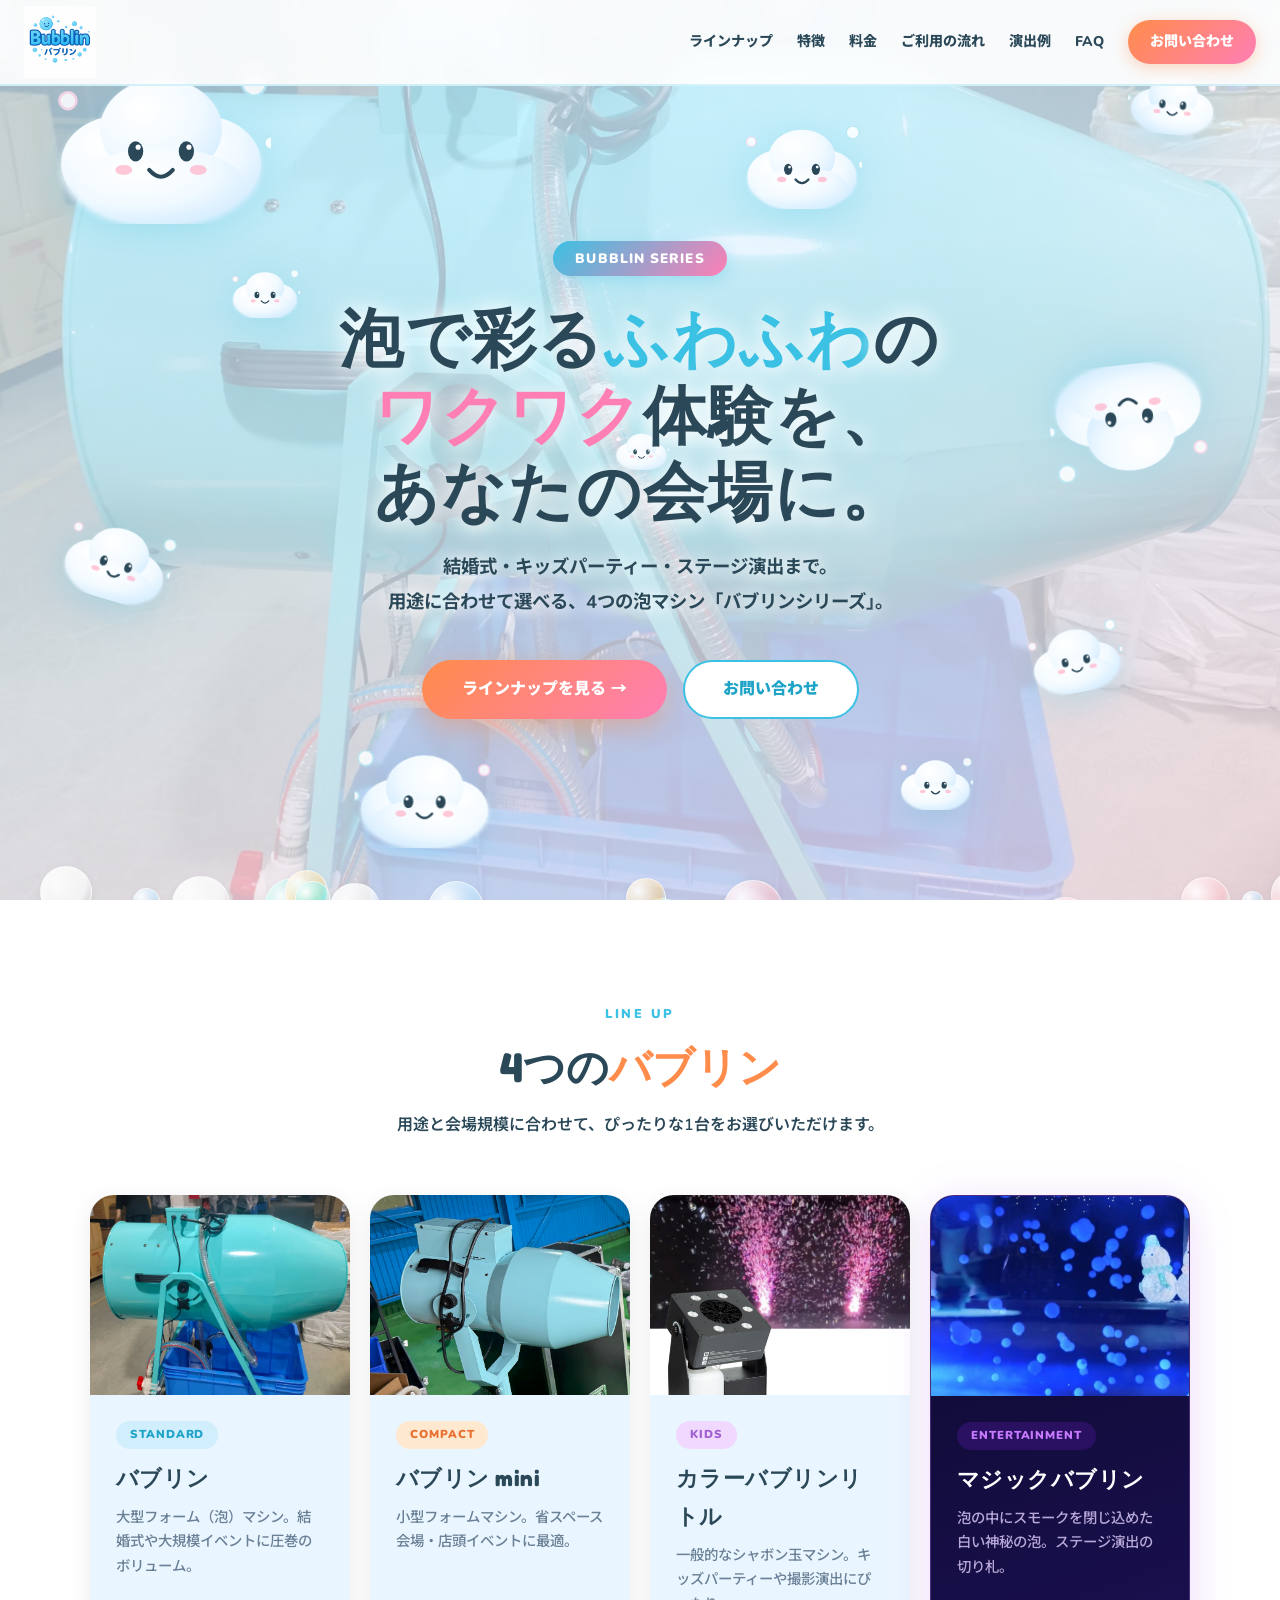
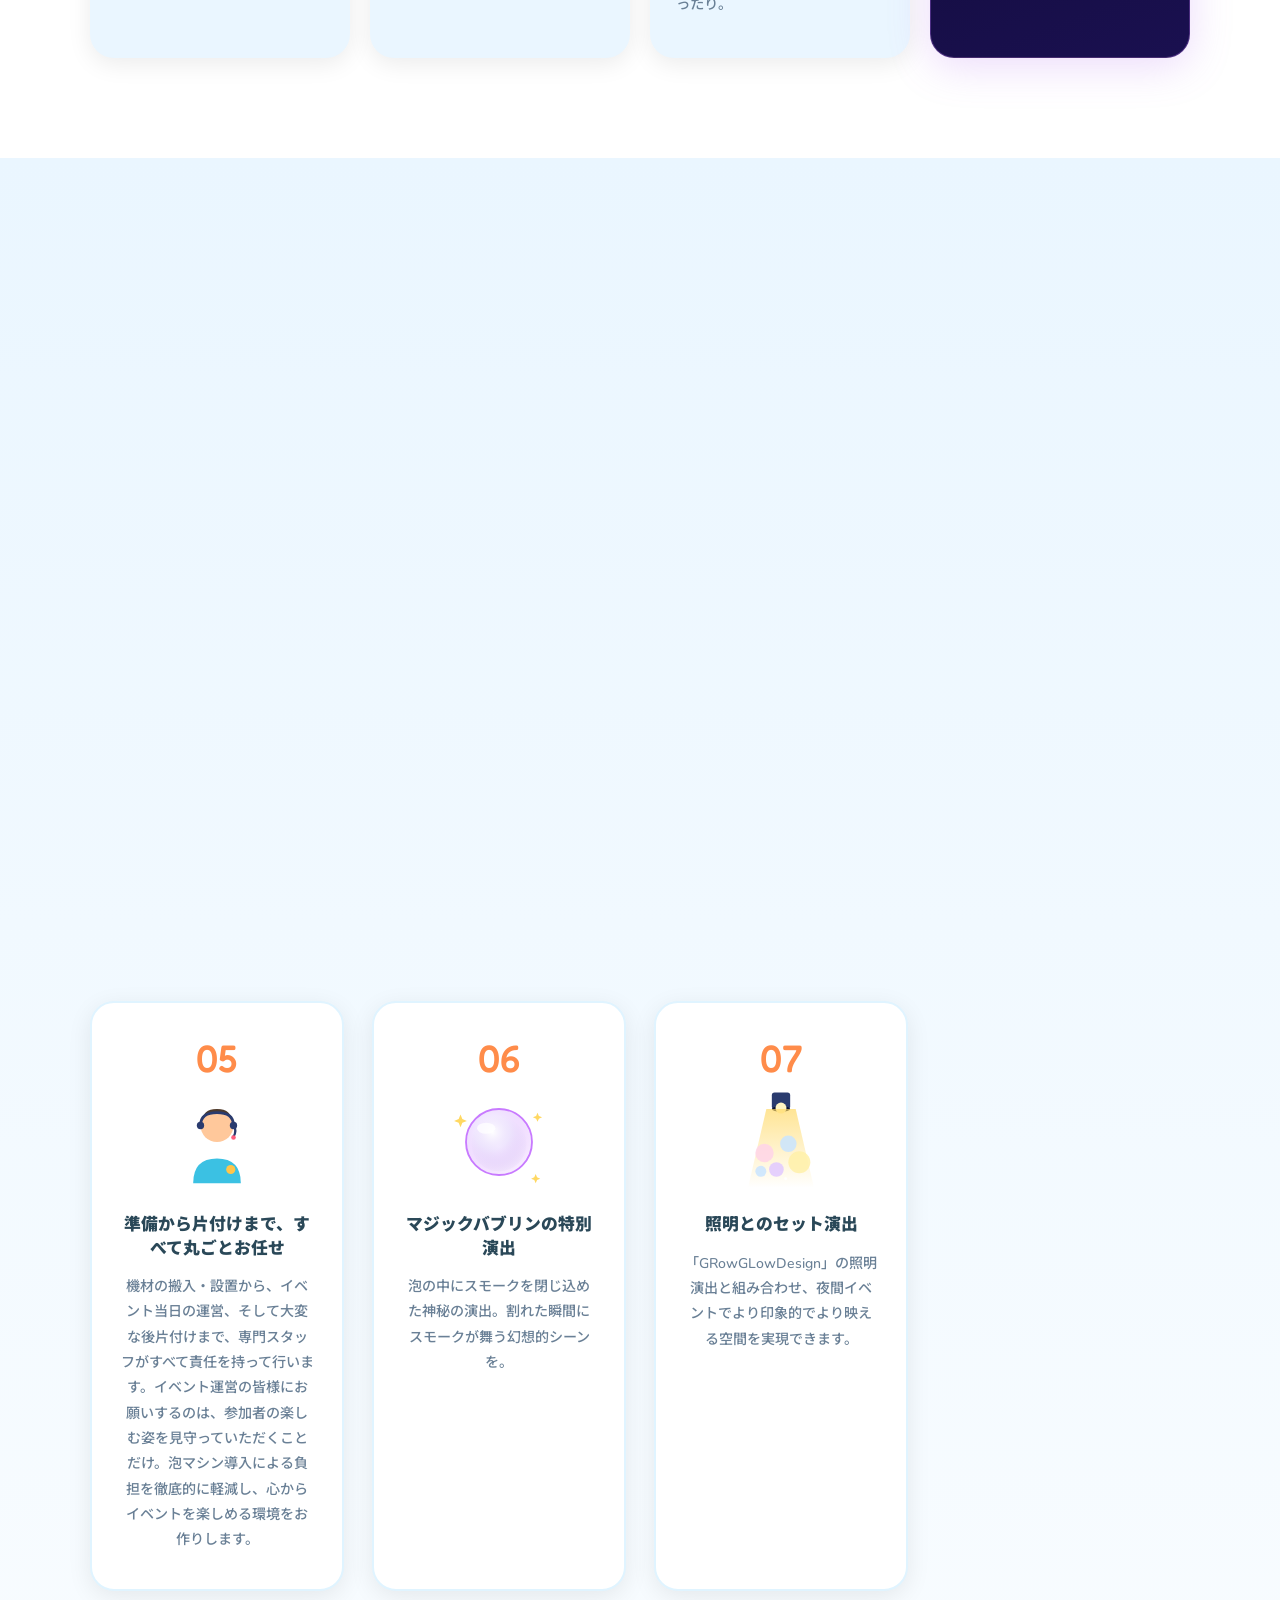
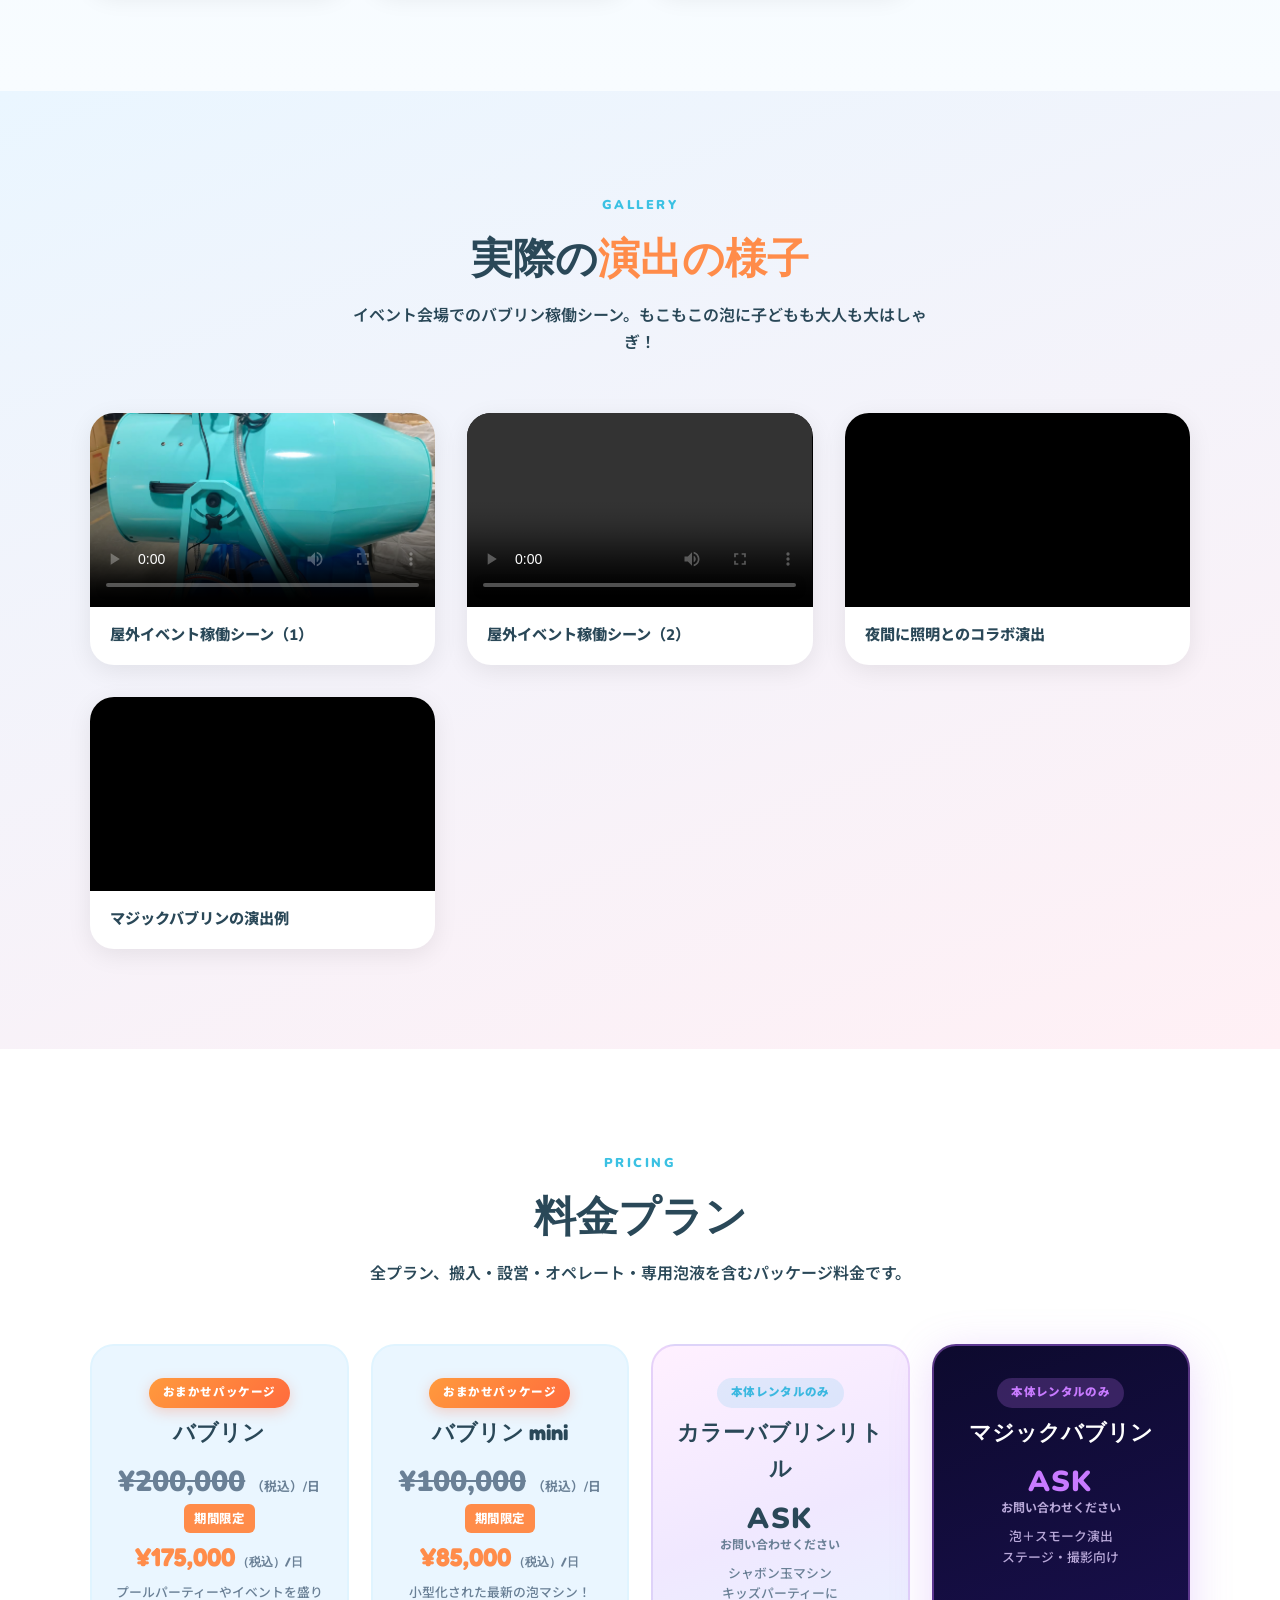
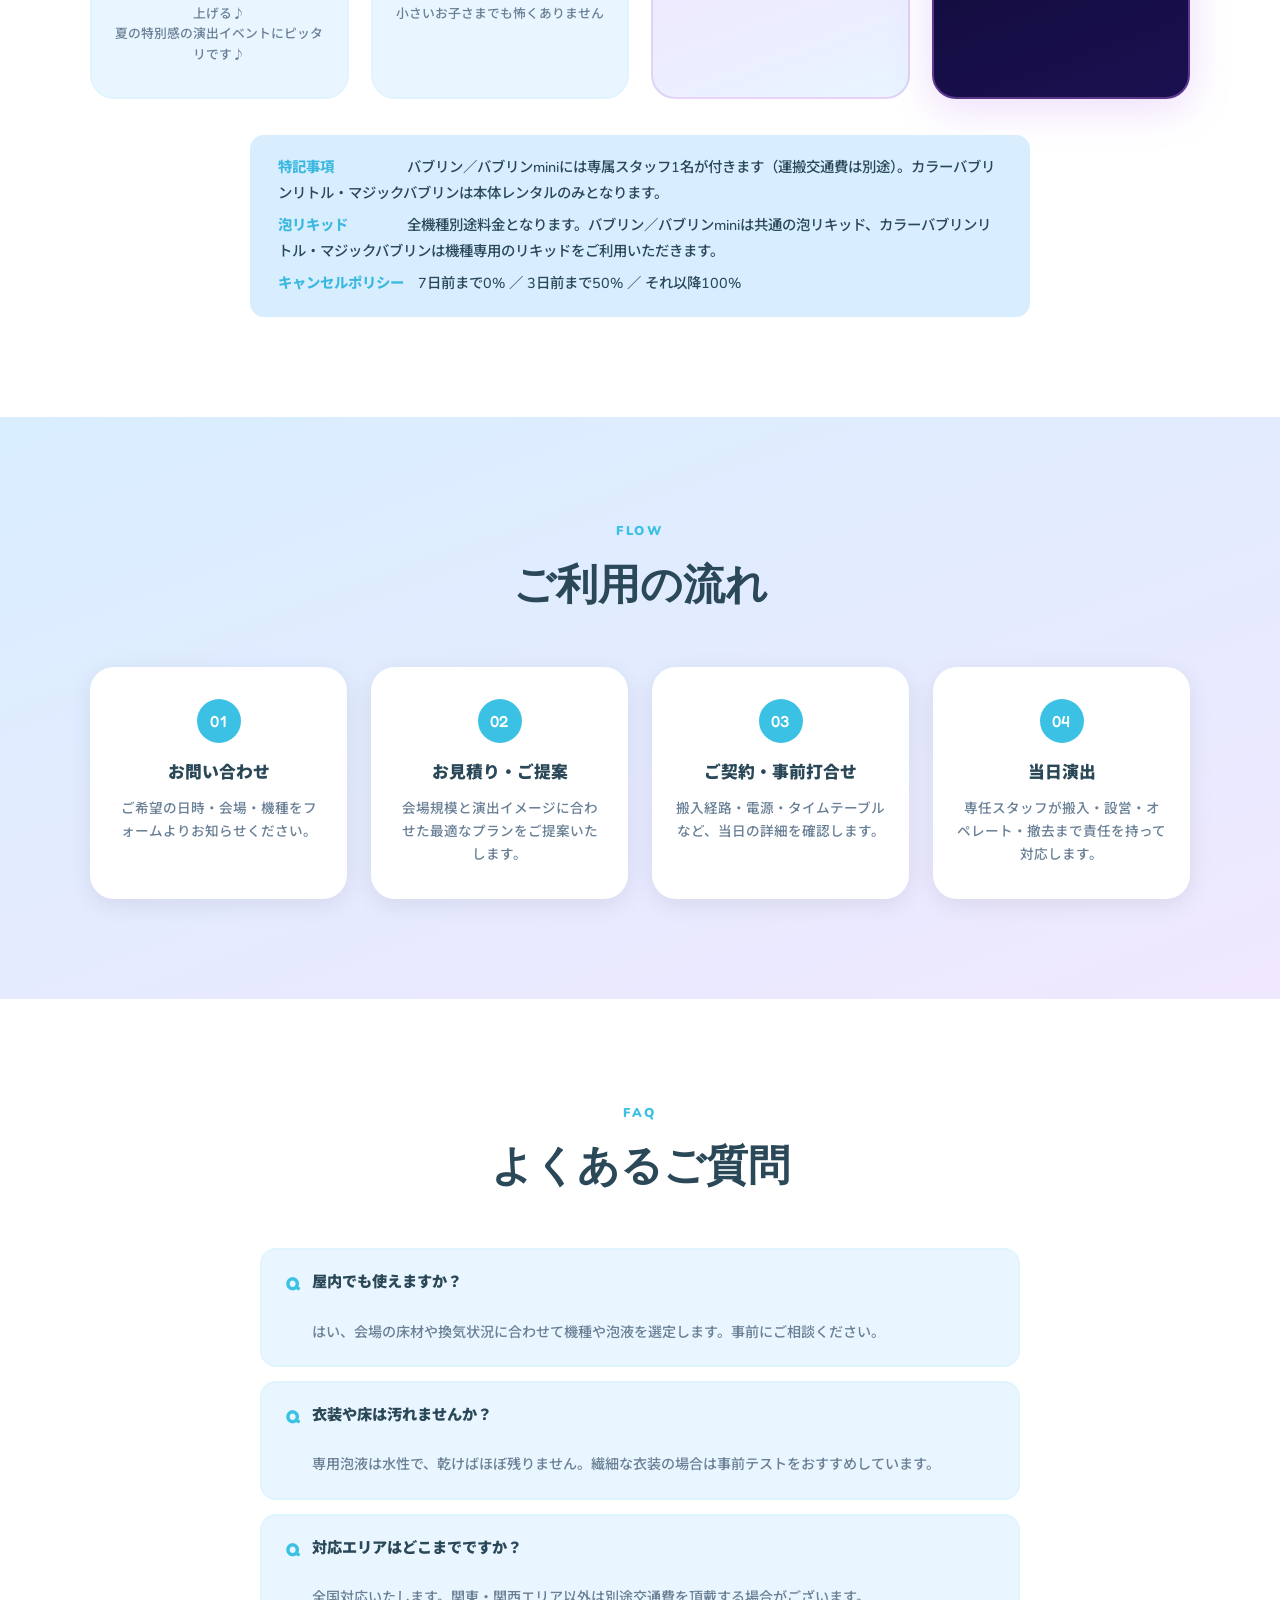
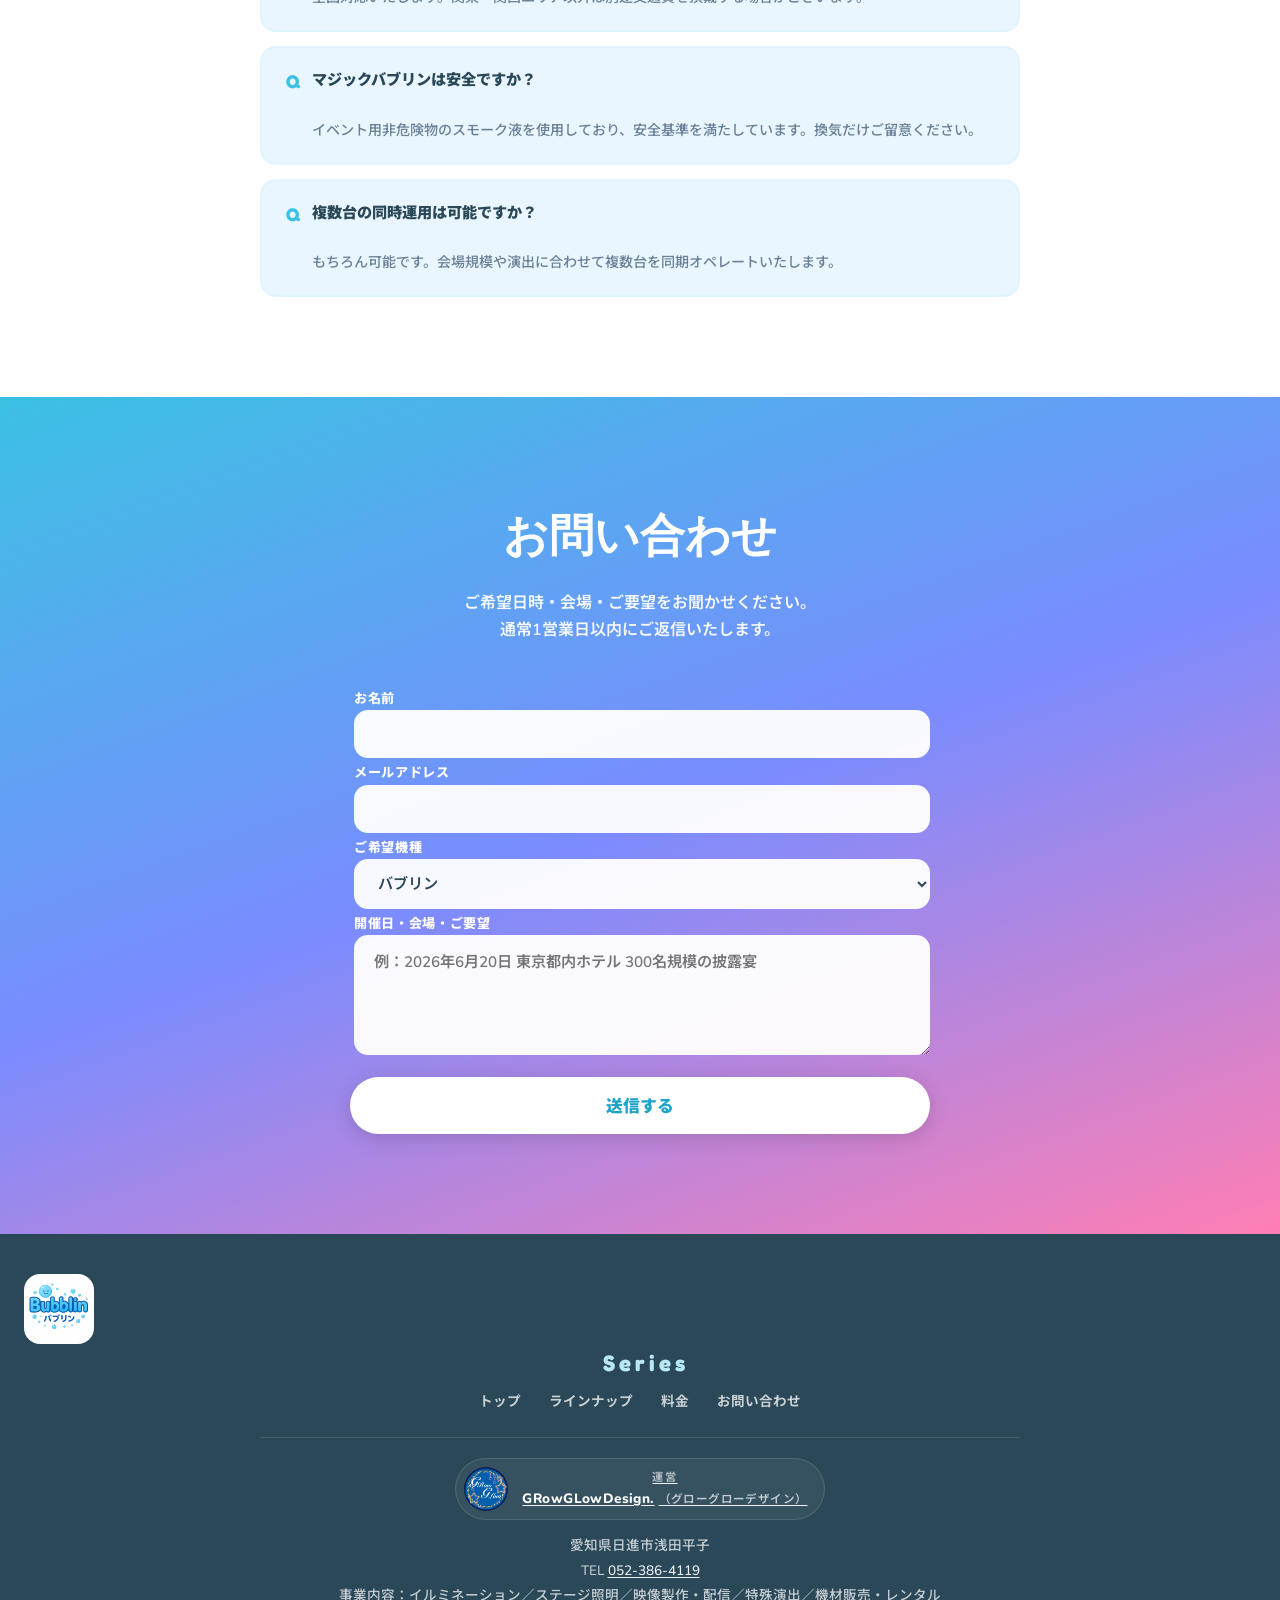
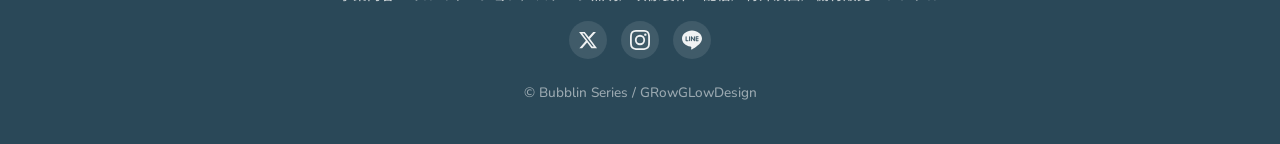
==== commit 5a9ad243: "Add PHP contact form + thanks page for lolipop hosting" ====
--- a/index.html
+++ b/index.html
@@ -474,7 +474,7 @@
   <div class="section-inner">
     <h2 class="contact-title">お問い合わせ</h2>
     <p class="contact-sub">ご希望日時・会場・ご要望をお聞かせください。<br>通常1営業日以内にご返信いたします。</p>
-    <form class="contact-form" onsubmit="event.preventDefault(); alert('仮版のため送信はまだ動作しません');">
+    <form class="contact-form" action="contact.php" method="post">
       <label>お名前 <input type="text" name="name" required></label>
       <label>メールアドレス <input type="email" name="email" required></label>
       <label>ご希望機種
@@ -489,6 +489,7 @@
       <label>開催日・会場・ご要望
         <textarea name="message" placeholder="例：2026年6月20日 東京都内ホテル 300名規模の披露宴"></textarea>
       </label>
+      <input type="text" name="website" tabindex="-1" autocomplete="off" style="position:absolute; left:-9999px;" aria-hidden="true">
       <button type="submit" class="btn-submit">送信する</button>
     </form>
   </div>
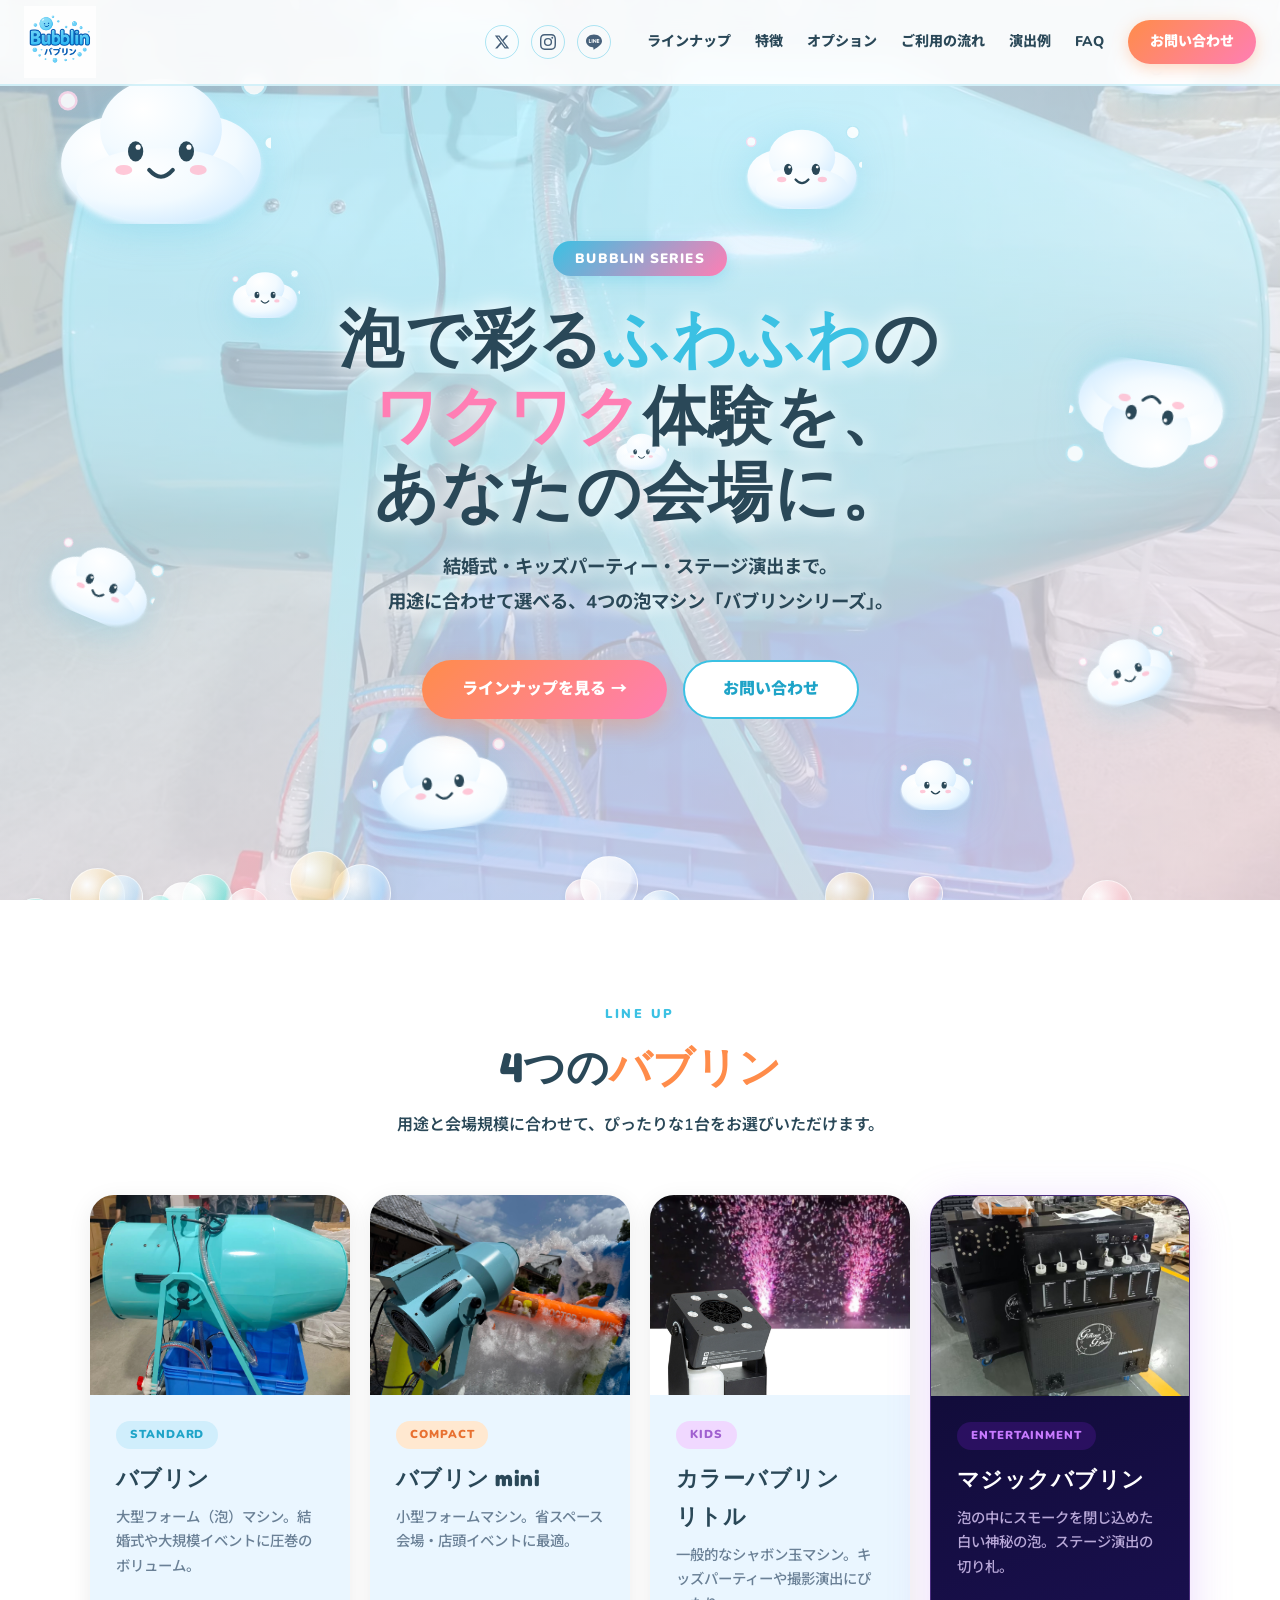
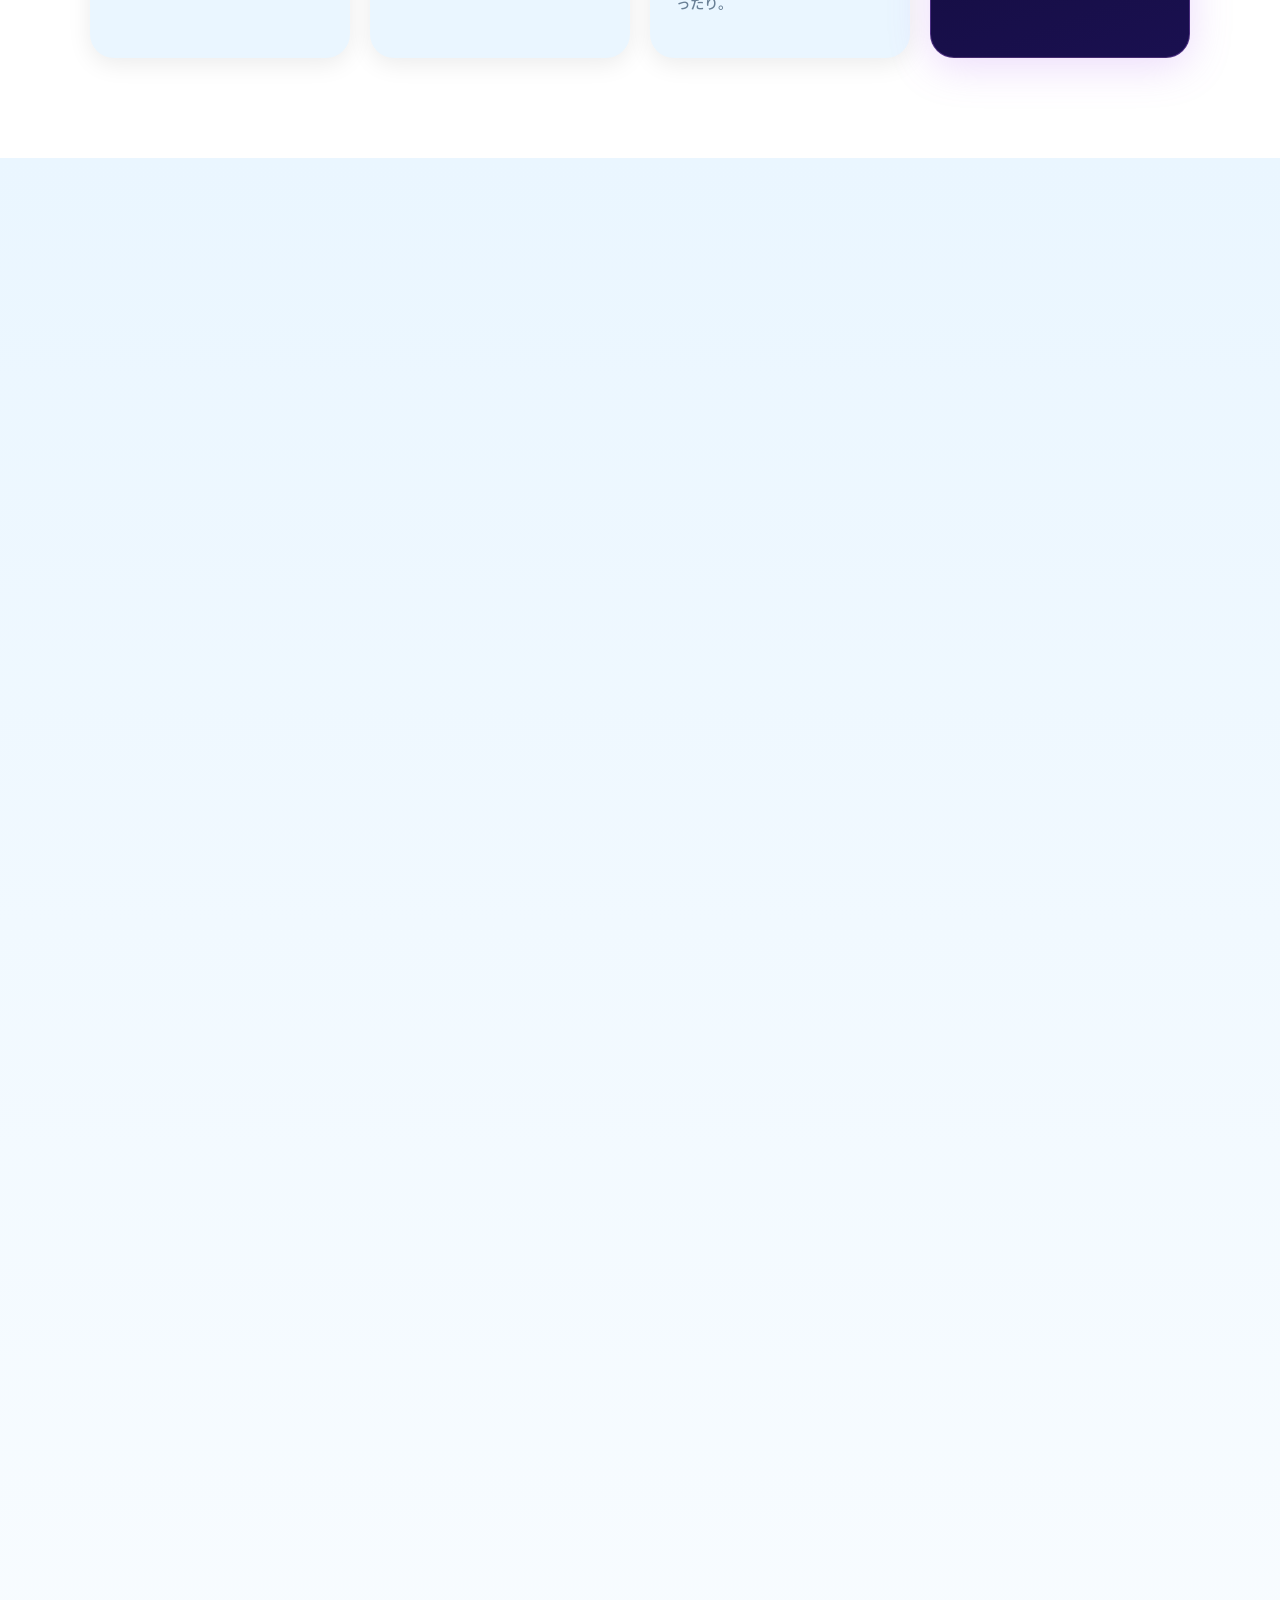
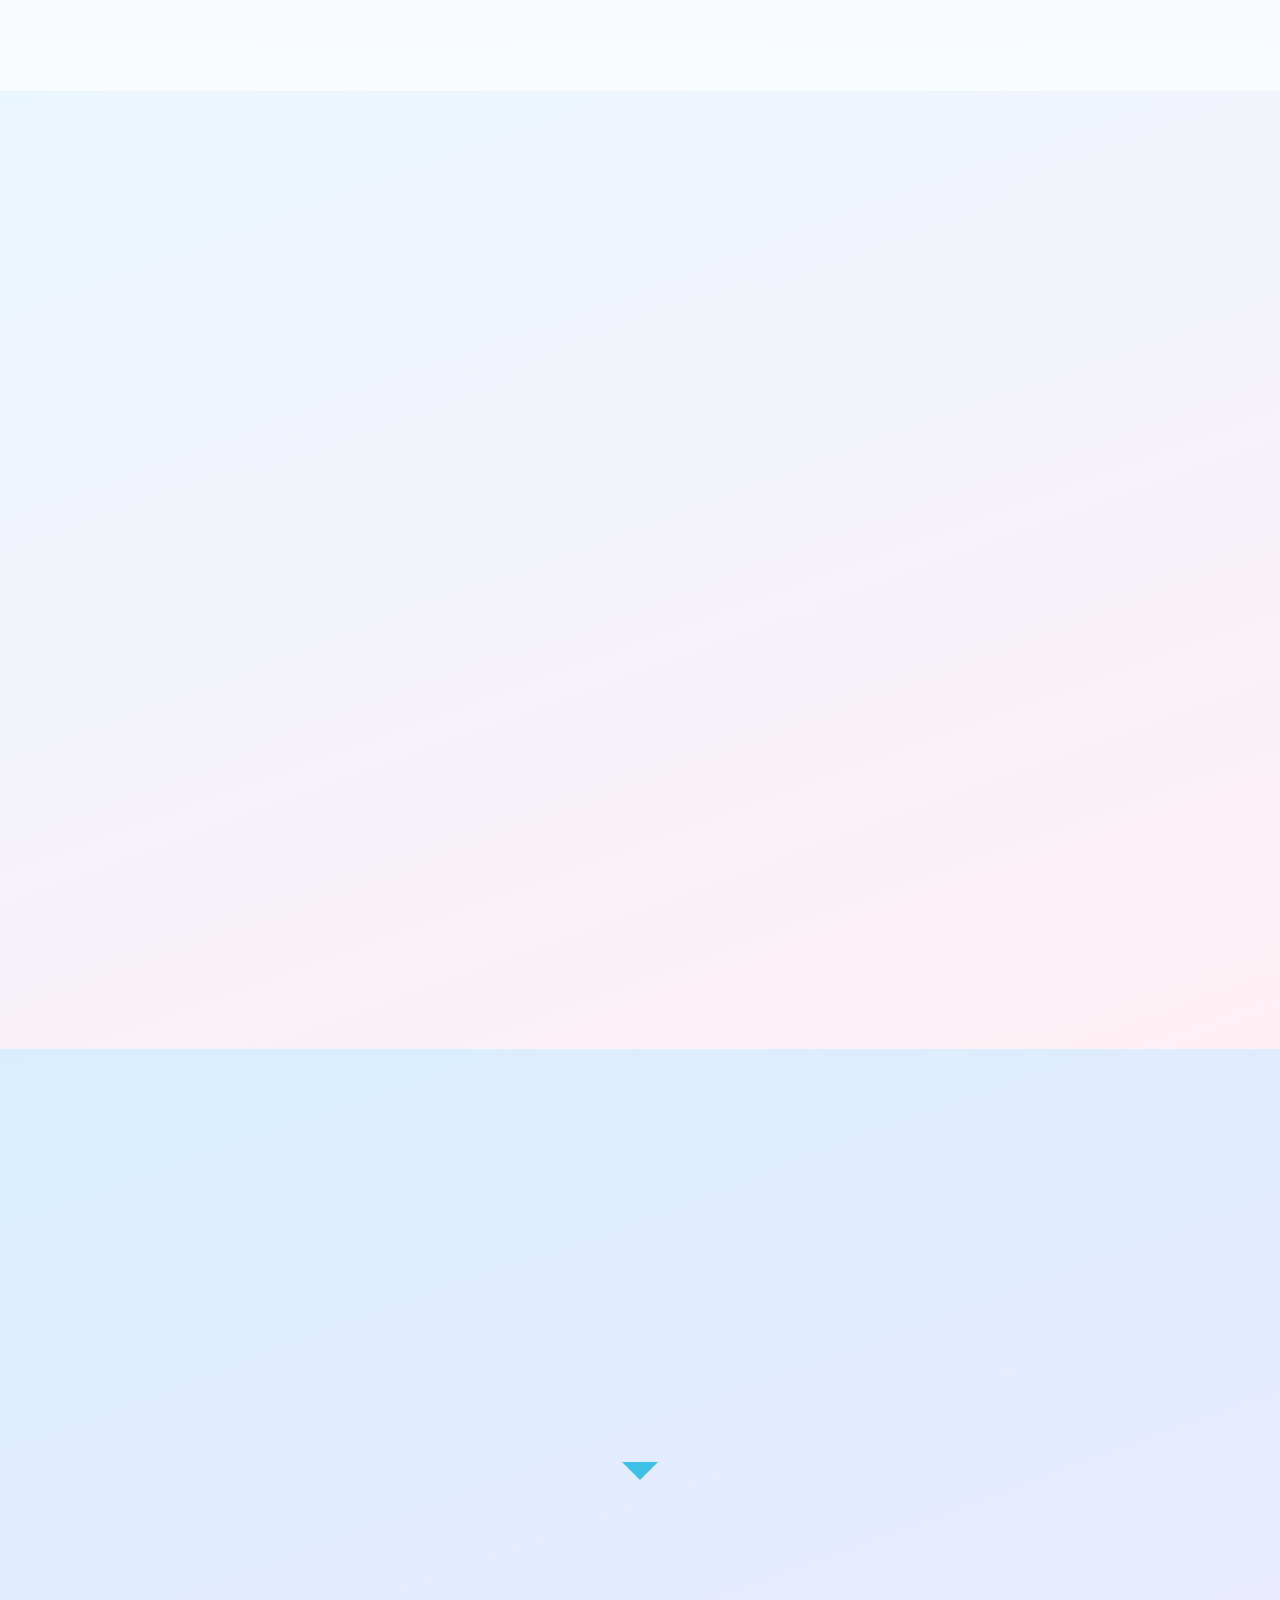
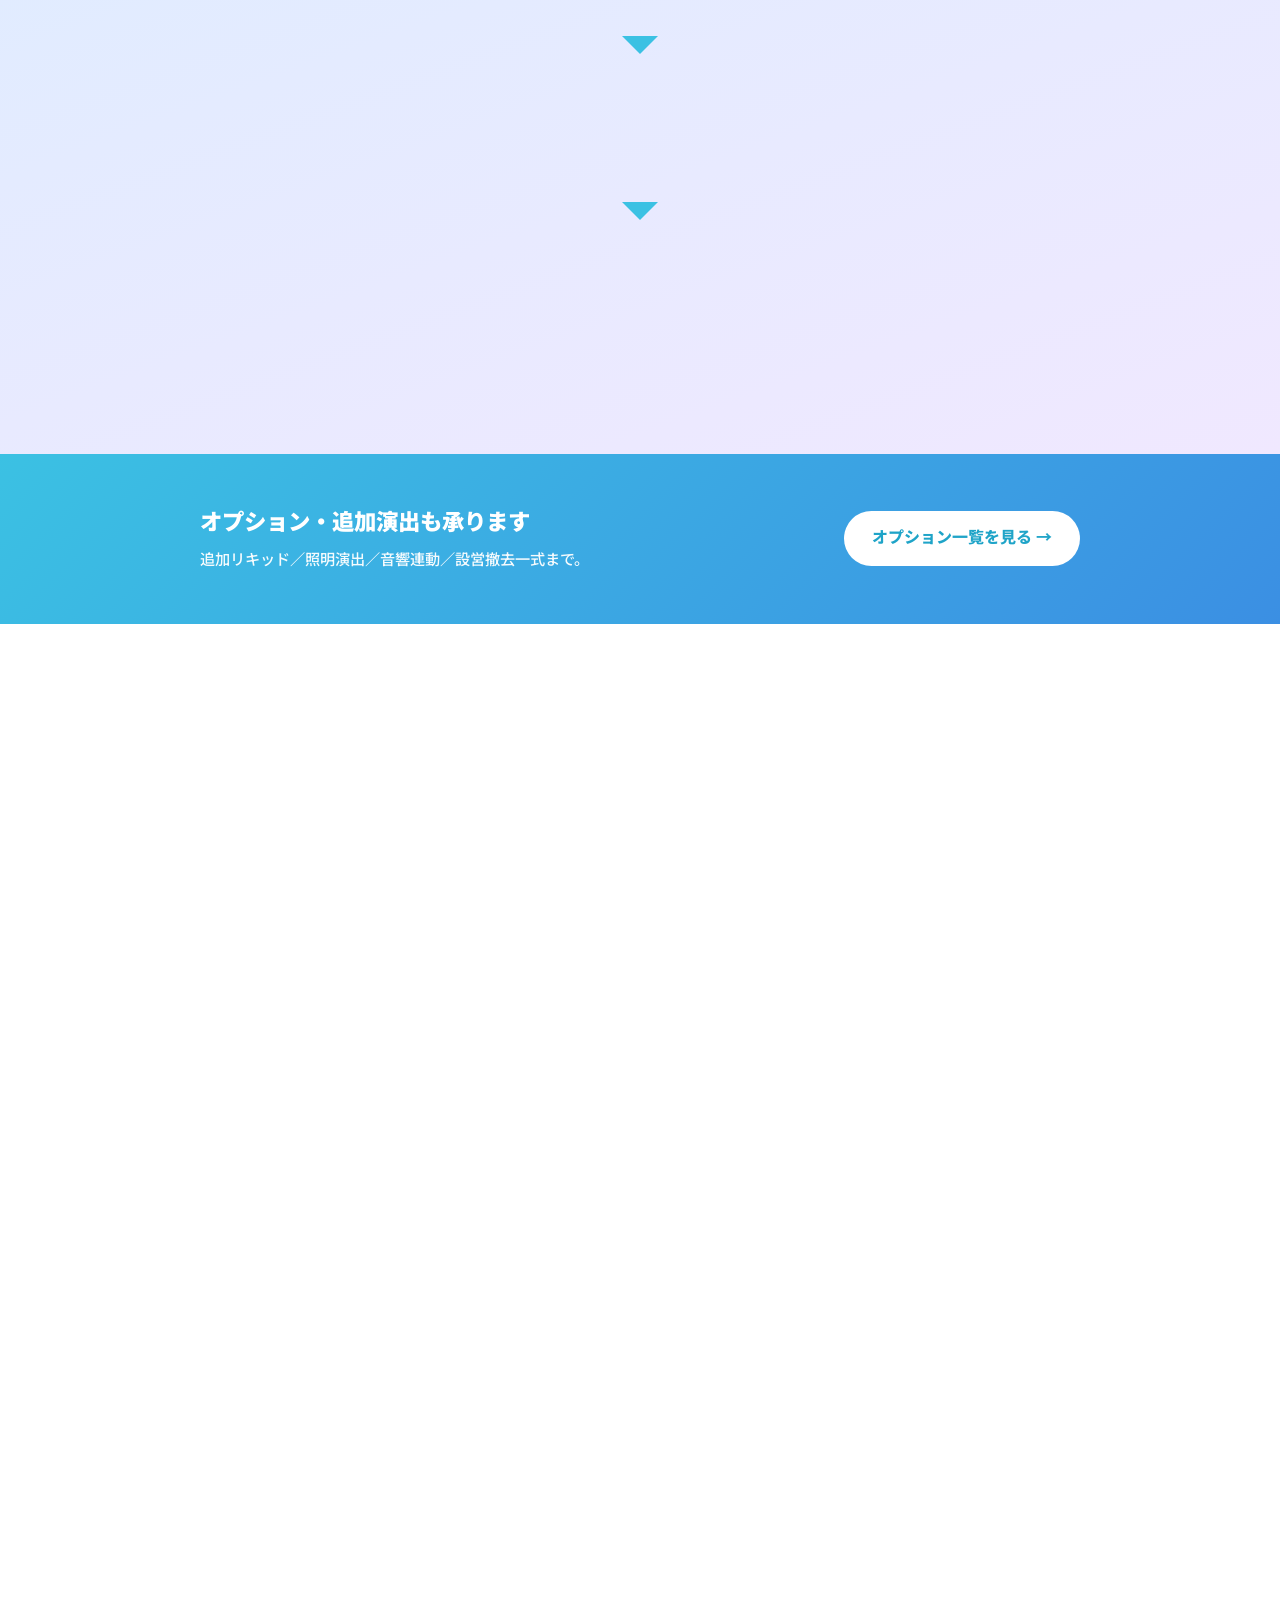
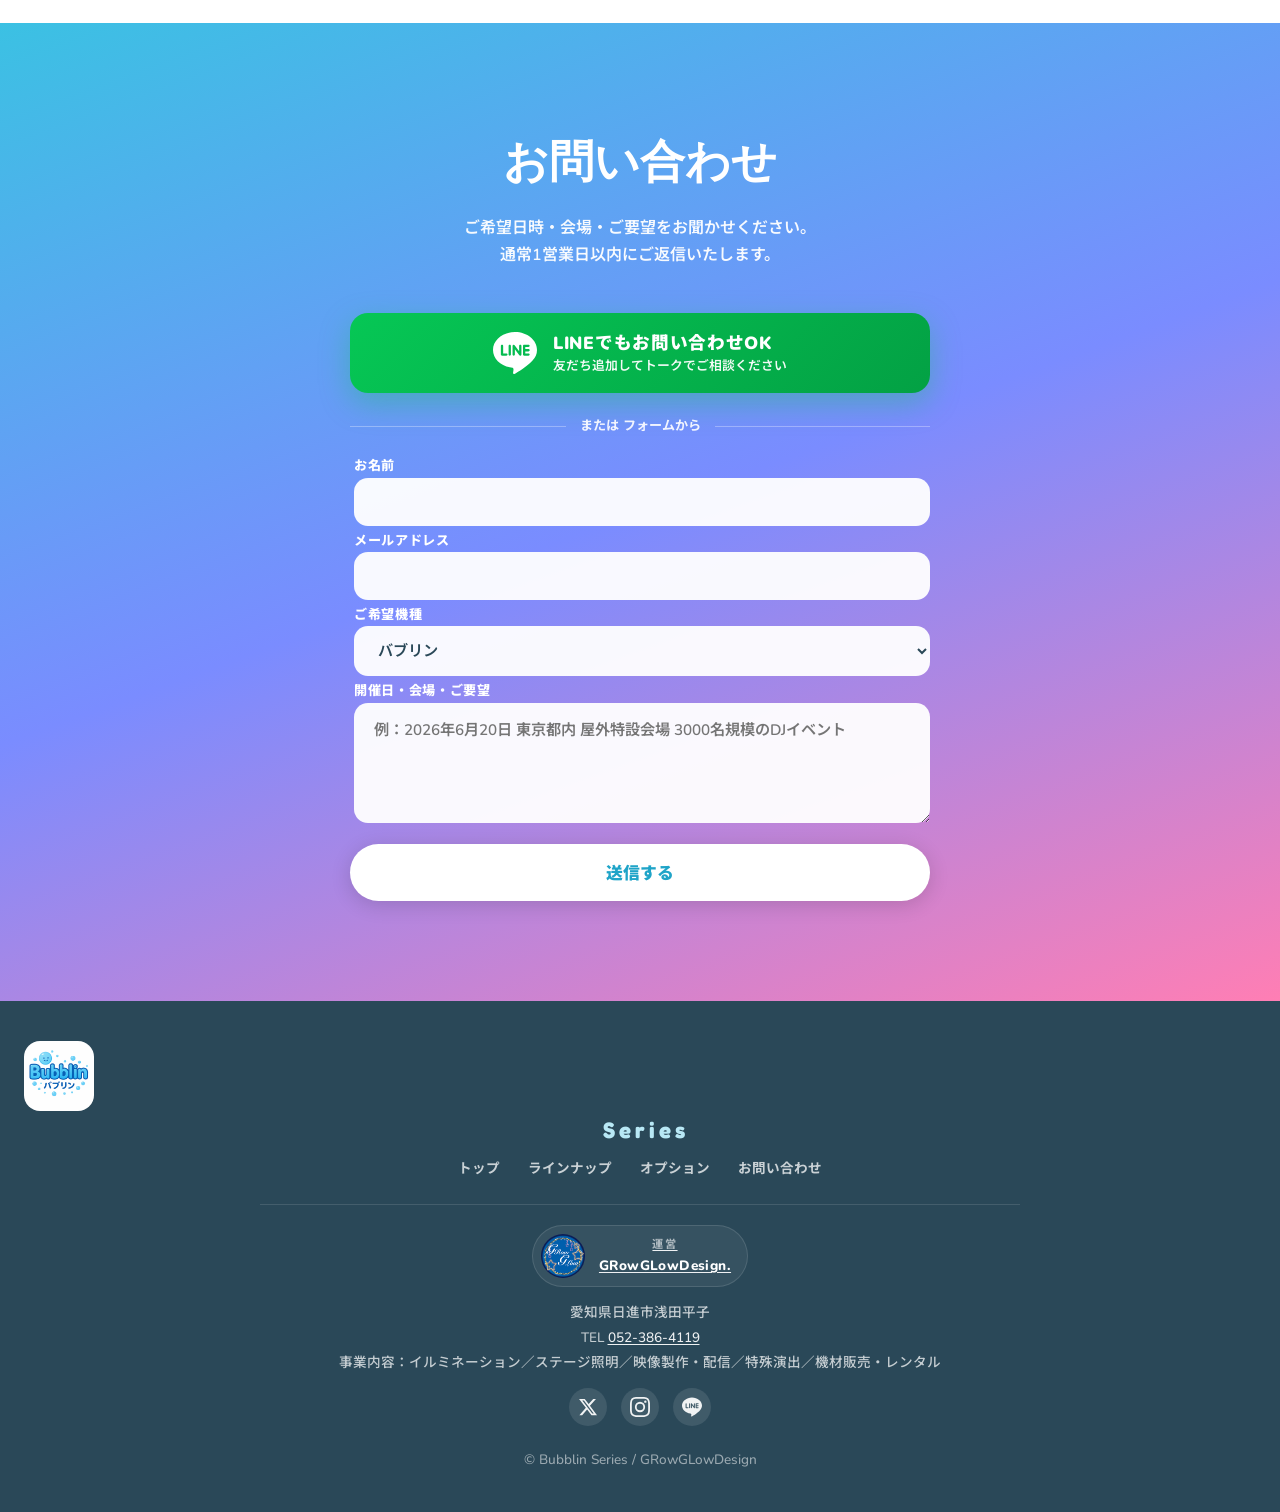
==== commit 8af898d9: "Add detail pages, options page, SEO, gallery, new media - 4 machine detail pages with video bg hero " ====
--- a/index.html
+++ b/index.html
@@ -3,9 +3,61 @@
 <head>
 <meta charset="UTF-8">
 <meta name="viewport" content="width=device-width, initial-scale=1.0">
-<title>バブリンシリーズ｜泡・シャボン玉・スモーク演出機材 | Bubblin Series</title>
-<meta name="description" content="結婚式・イベント・キッズパーティーを演出するバブリンシリーズ。バブリン／バブリンmini／カラーバブリンリトル／マジックバブリン、4つの泡マシンをご紹介。">
-<link rel="stylesheet" href="assets/css/main.css?v=7">
+<title>バブリン｜泡マシン・バブルマシン レンタル・イベント演出｜Bubblin Series</title>
+<meta name="description" content="泡マシン・バブルマシン・シャボン玉マシンのレンタルならバブリン。結婚式・DJイベント・キッズパーティー・プールパーティーの演出に。名古屋拠点、全国対応。専属スタッフ付きおまかせパッケージまたは本体レンタルのみを選べます。">
+<meta name="keywords" content="泡マシン,バブルマシン,レンタル,シャボン玉マシン,スモークマシン,イベント演出,結婚式,DJイベント,キッズパーティー,プールパーティー,バブリン,名古屋">
+<link rel="canonical" href="https://grow-glow.net/bubblin/">
+
+<meta property="og:type" content="website">
+<meta property="og:url" content="https://grow-glow.net/bubblin/">
+<meta property="og:title" content="バブリン｜泡マシン・バブルマシン レンタル・イベント演出">
+<meta property="og:description" content="結婚式・DJイベント・キッズパーティーを盛り上げる泡マシンレンタル。専属スタッフ付きおまかせパッケージ、全国対応。">
+<meta property="og:image" content="https://grow-glow.net/bubblin/assets/images/bubblin-logo.png">
+<meta property="og:site_name" content="Bubblin">
+<meta property="og:locale" content="ja_JP">
+
+<meta name="twitter:card" content="summary_large_image">
+<meta name="twitter:title" content="バブリン｜泡マシン・バブルマシン レンタル">
+<meta name="twitter:description" content="結婚式・DJイベント・キッズパーティーを盛り上げる泡マシンレンタル。全国対応。">
+<meta name="twitter:image" content="https://grow-glow.net/bubblin/assets/images/bubblin-logo.png">
+
+<link rel="icon" type="image/png" href="assets/images/bubblin-logo.png">
+<link rel="apple-touch-icon" href="assets/images/bubblin-logo.png">
+<link rel="stylesheet" href="assets/css/main.css?v=17">
+
+<script type="application/ld+json">
+{
+  "@context": "https://schema.org",
+  "@type": "Product",
+  "name": "バブリンシリーズ（泡マシン・バブルマシン）",
+  "description": "結婚式・DJイベント・キッズパーティー向けの泡マシン／バブルマシン／シャボン玉マシン／スモークマシンのレンタルサービス。",
+  "brand": { "@type": "Brand", "name": "Bubblin" },
+  "image": "https://grow-glow.net/bubblin/assets/images/bubblin-logo.png",
+  "offers": {
+    "@type": "AggregateOffer",
+    "priceCurrency": "JPY",
+    "lowPrice": "85000",
+    "highPrice": "200000",
+    "availability": "https://schema.org/InStock",
+    "seller": { "@type": "Organization", "name": "GRowGLowDesign" }
+  }
+}
+</script>
+<script type="application/ld+json">
+{
+  "@context": "https://schema.org",
+  "@type": "LocalBusiness",
+  "name": "バブリン（GRowGLowDesign）",
+  "url": "https://grow-glow.net/bubblin/",
+  "telephone": "+81-52-386-4119",
+  "image": "https://grow-glow.net/bubblin/assets/images/bubblin-logo.png",
+  "address": { "@type": "PostalAddress", "addressCountry": "JP", "addressRegion": "愛知県", "addressLocality": "名古屋市" },
+  "areaServed": "JP",
+  "sameAs": [
+    "https://www.instagram.com/bubblin5055/"
+  ]
+}
+</script>
 </head>
 <body>
 
@@ -14,10 +66,15 @@
   <a href="#top" class="site-logo">
     <img src="assets/images/bubblin-logo.png" alt="Bubblin バブリン" class="site-logo-img">
   </a>
+  <div class="header-sns">
+    <a href="https://x.com/GGD5055" class="header-sns-link" aria-label="X" target="_blank" rel="noopener noreferrer"><svg viewBox="0 0 24 24" width="18" height="18" fill="currentColor"><path d="M18.244 2.25h3.308l-7.227 8.26 8.502 11.24H16.17l-5.214-6.817L4.99 21.75H1.68l7.73-8.835L1.254 2.25H8.08l4.713 6.231zm-1.161 17.52h1.833L7.084 4.126H5.117z"/></svg></a>
+    <a href="https://www.instagram.com/bubblin5055/" class="header-sns-link" aria-label="Instagram" target="_blank" rel="noopener noreferrer"><svg viewBox="0 0 24 24" width="18" height="18" fill="currentColor"><path d="M12 2.163c3.204 0 3.584.012 4.85.07 3.252.148 4.771 1.691 4.919 4.919.058 1.265.069 1.645.069 4.849 0 3.205-.012 3.584-.069 4.849-.149 3.225-1.664 4.771-4.919 4.919-1.266.058-1.644.07-4.85.07-3.204 0-3.584-.012-4.849-.07-3.26-.149-4.771-1.699-4.919-4.92-.058-1.265-.07-1.644-.07-4.849 0-3.204.013-3.583.07-4.849.149-3.227 1.664-4.771 4.919-4.919 1.266-.057 1.645-.069 4.849-.069zM12 0C8.741 0 8.333.014 7.053.072 2.695.272.273 2.69.073 7.052.014 8.333 0 8.741 0 12c0 3.259.014 3.668.072 4.948.2 4.358 2.618 6.78 6.98 6.98C8.333 23.986 8.741 24 12 24c3.259 0 3.668-.014 4.948-.072 4.354-.2 6.782-2.618 6.979-6.98.059-1.28.073-1.689.073-4.948 0-3.259-.014-3.667-.072-4.947-.196-4.354-2.617-6.78-6.979-6.98C15.668.014 15.259 0 12 0zm0 5.838a6.162 6.162 0 100 12.324 6.162 6.162 0 000-12.324zM12 16a4 4 0 110-8 4 4 0 010 8zm6.406-11.845a1.44 1.44 0 100 2.881 1.44 1.44 0 000-2.881z"/></svg></a>
+    <a href="https://line.me/R/ti/p/@539athhn" class="header-sns-link" aria-label="LINE" target="_blank" rel="noopener noreferrer"><svg viewBox="0 0 24 24" width="18" height="18" fill="currentColor"><path d="M19.365 9.863c.349 0 .63.285.63.631 0 .345-.281.63-.63.63H17.61v1.125h1.755c.349 0 .63.283.63.63 0 .344-.281.629-.63.629h-2.386c-.345 0-.627-.285-.627-.629V8.108c0-.345.282-.63.63-.63h2.386c.346 0 .627.285.627.63 0 .349-.281.63-.63.63H17.61v1.125h1.755zm-3.855 3.016c0 .27-.174.51-.432.596-.064.021-.133.031-.199.031-.211 0-.391-.09-.51-.25l-2.443-3.317v2.94c0 .344-.279.629-.631.629-.346 0-.626-.285-.626-.629V8.108c0-.27.173-.51.43-.595.06-.023.136-.033.194-.033.195 0 .375.104.495.254l2.462 3.33V8.108c0-.345.282-.63.63-.63.345 0 .63.285.63.63v4.771zm-5.741 0c0 .344-.282.629-.631.629-.345 0-.627-.285-.627-.629V8.108c0-.345.282-.63.63-.63.346 0 .628.285.628.63v4.771zm-2.466.629H4.917c-.345 0-.63-.285-.63-.629V8.108c0-.345.285-.63.63-.63.348 0 .63.285.63.63v4.141h1.756c.348 0 .629.283.629.63 0 .344-.282.629-.629.629M24 10.314C24 4.943 18.615.572 12 .572S0 4.943 0 10.314c0 4.811 4.27 8.842 10.035 9.608.391.082.923.258 1.058.59.12.301.079.766.038 1.08l-.164 1.02c-.045.301-.24 1.186 1.049.645 1.291-.539 6.916-4.078 9.436-6.975C23.176 14.393 24 12.458 24 10.314"/></svg></a>
+  </div>
   <nav class="header-nav nav-menu">
     <a href="#machines">ラインナップ</a>
     <a href="#features">特徴</a>
-    <a href="#pricing">料金</a>
+    <a href="options/">オプション</a>
     <a href="#flow">ご利用の流れ</a>
     <a href="#gallery">演出例</a>
     <a href="#faq">FAQ</a>
@@ -79,7 +136,7 @@
 
     <div class="machines-grid">
       <!-- バブリン -->
-      <a href="#pricing" class="machine-card fade-up">
+      <a href="standard/" class="machine-card fade-up">
         <div class="machine-card-img bub-bg has-photo">
           <img src="assets/images/photos/IMG_9070.jpg" alt="バブリン 大型フォームマシン" class="machine-photo">
         </div>
@@ -91,9 +148,9 @@
       </a>
 
       <!-- バブリンMINI -->
-      <a href="#pricing" class="machine-card fade-up">
+      <a href="mini/" class="machine-card fade-up">
         <div class="machine-card-img mini-bg has-photo">
-          <img src="assets/images/photos/IMG_6188.jpg" alt="バブリン mini" class="machine-photo">
+          <img src="assets/images/photos/mini.jpg" alt="バブリン mini" class="machine-photo">
         </div>
         <div class="machine-card-body">
           <span class="machine-tag tag-mini">COMPACT</span>
@@ -103,21 +160,21 @@
       </a>
 
       <!-- カラーバブリンリトル -->
-      <a href="#pricing" class="machine-card fade-up">
+      <a href="little/" class="machine-card fade-up">
         <div class="machine-card-img little-bg has-photo">
           <img src="assets/images/photos/color-bubblin-little.jpg" alt="カラーバブリンリトル" class="machine-photo">
         </div>
         <div class="machine-card-body">
           <span class="machine-tag tag-little">KIDS</span>
-          <h3 class="machine-name">カラーバブリンリトル</h3>
+          <h3 class="machine-name">カラーバブリン<br>リトル</h3>
           <p class="machine-desc">一般的なシャボン玉マシン。キッズパーティーや撮影演出にぴったり。</p>
         </div>
       </a>
 
       <!-- マジックバブリン -->
-      <a href="#pricing" class="machine-card magic fade-up">
+      <a href="magic/" class="machine-card magic fade-up">
         <div class="machine-card-img magic-bg has-photo">
-          <img src="assets/images/photos/magic-bubblin.jpg" alt="マジックバブリン" class="machine-photo">
+          <img src="assets/images/photos/magic.jpg" alt="マジックバブリン" class="machine-photo">
         </div>
         <div class="machine-card-body">
           <span class="machine-tag tag-magic">ENTERTAINMENT</span>
@@ -360,80 +417,78 @@
   </div>
 </section>
 
-<!-- ======= Pricing ======= -->
-<section class="section pricing-section" id="pricing">
-  <div class="section-inner">
-    <div class="section-header fade-up">
-      <span class="section-label">PRICING</span>
-      <h2 class="section-title">料金プラン</h2>
-      <p class="section-desc">全プラン、搬入・設営・オペレート・専用泡液を含むパッケージ料金です。</p>
-    </div>
-
-    <div class="pricing-grid">
-      <div class="price-card fade-up">
-        <div class="price-tag tag-package">おまかせパッケージ</div>
-        <h3 class="price-name">バブリン</h3>
-        <p class="price-amount"><span class="price-strike">¥200,000</span><small>（税込）/日</small></p>
-        <p class="price-promo"><span class="price-badge">期間限定</span><span class="price-promo-amount">¥175,000<small>（税込）/日</small></span></p>
-        <p class="price-desc">プールパーティーやイベントを盛り上げる♪<br>夏の特別感の演出イベントにピッタリです♪</p>
-      </div>
-      <div class="price-card fade-up">
-        <div class="price-tag tag-package">おまかせパッケージ</div>
-        <h3 class="price-name">バブリン mini</h3>
-        <p class="price-amount"><span class="price-strike">¥100,000</span><small>（税込）/日</small></p>
-        <p class="price-promo"><span class="price-badge">期間限定</span><span class="price-promo-amount">¥85,000<small>（税込）/日</small></span></p>
-        <p class="price-desc">小型化された最新の泡マシン！<br>小さいお子さまでも怖くありません</p>
-      </div>
-      <div class="price-card little fade-up">
-        <div class="price-tag tag-rental">本体レンタルのみ</div>
-        <h3 class="price-name">カラーバブリンリトル</h3>
-        <p class="price-amount price-ask">ASK<small>お問い合わせください</small></p>
-        <p class="price-desc">シャボン玉マシン<br>キッズパーティーに</p>
-      </div>
-      <div class="price-card magic fade-up">
-        <div class="price-tag tag-rental">本体レンタルのみ</div>
-        <h3 class="price-name">マジックバブリン</h3>
-        <p class="price-amount price-ask">ASK<small>お問い合わせください</small></p>
-        <p class="price-desc">泡＋スモーク演出<br>ステージ・撮影向け</p>
-      </div>
-    </div>
-    <div class="price-notes fade-up">
-      <p><strong>特記事項</strong>　バブリン／バブリンminiには専属スタッフ1名が付きます（運搬交通費は別途）。カラーバブリンリトル・マジックバブリンは本体レンタルのみとなります。</p>
-      <p><strong>泡リキッド</strong>　全機種別途料金となります。バブリン／バブリンminiは共通の泡リキッド、カラーバブリンリトル・マジックバブリンは機種専用のリキッドをご利用いただきます。</p>
-      <p><strong>キャンセルポリシー</strong>　7日前まで0% ／ 3日前まで50% ／ それ以降100%</p>
-    </div>
-  </div>
-</section>
-
 <!-- ======= Flow ======= -->
 <section class="section flow-section" id="flow">
   <div class="section-inner">
-    <div class="section-header fade-up">
+    <div class="section-header fade-up flow-header">
       <span class="section-label">FLOW</span>
-      <h2 class="section-title">ご利用の流れ</h2>
+      <h2 class="section-title flow-title-tag">ご利用の流れ</h2>
+      <p class="flow-lead"><span class="flow-lead-mark">ワンストップ</span>ですべてお任せいただけます</p>
     </div>
     <div class="flow-steps">
       <div class="flow-step fade-up">
-        <div class="flow-num">01</div>
-        <h3 class="flow-title">お問い合わせ</h3>
-        <p class="flow-desc">ご希望の日時・会場・機種をフォームよりお知らせください。</p>
-      </div>
+        <div class="flow-step-label">
+          <span class="flow-step-num">STEP.1</span>
+          <span class="flow-step-icon" aria-hidden="true">
+            <svg viewBox="0 0 24 24" fill="currentColor"><path d="M12 12a4 4 0 100-8 4 4 0 000 8zm-7 9a7 7 0 0114 0H5zm14.5-8.5l-4 2.5 4 2.5v-5z"/></svg>
+          </span>
+        </div>
+        <div class="flow-step-body">
+          <h3 class="flow-step-title">お問い合わせ</h3>
+          <p class="flow-step-desc">まずは、お問い合わせフォームからお気軽にご連絡ください。</p>
+        </div>
+      </div>
+      <div class="flow-step-arrow" aria-hidden="true"></div>
       <div class="flow-step fade-up">
-        <div class="flow-num">02</div>
-        <h3 class="flow-title">お見積り・ご提案</h3>
-        <p class="flow-desc">会場規模と演出イメージに合わせた最適なプランをご提案いたします。</p>
-      </div>
+        <div class="flow-step-label">
+          <span class="flow-step-num">STEP.2</span>
+          <span class="flow-step-icon" aria-hidden="true">
+            <svg viewBox="0 0 24 24" fill="currentColor"><path d="M2 5h14v10H2zM4 7v6h10V7zm13 0h5v8h-5zM7 17h8l1 3H6z"/></svg>
+          </span>
+        </div>
+        <div class="flow-step-body">
+          <h3 class="flow-step-title">打ち合わせ</h3>
+          <p class="flow-step-desc">ZoomやGoogle Workspaceを使用して利用用途や周囲の環境についてご相談いたします。</p>
+        </div>
+      </div>
+      <div class="flow-step-arrow" aria-hidden="true"></div>
       <div class="flow-step fade-up">
-        <div class="flow-num">03</div>
-        <h3 class="flow-title">ご契約・事前打合せ</h3>
-        <p class="flow-desc">搬入経路・電源・タイムテーブルなど、当日の詳細を確認します。</p>
-      </div>
+        <div class="flow-step-label">
+          <span class="flow-step-num">STEP.3</span>
+          <span class="flow-step-icon" aria-hidden="true">
+            <svg viewBox="0 0 24 24" fill="currentColor"><path d="M3 8h14l3 3v6h-2a2 2 0 11-4 0H9a2 2 0 11-4 0H3zm2 2v5h1.2a3 3 0 015.6 0h2.4V10zm11 1v3h3l-2-3z"/></svg>
+          </span>
+        </div>
+        <div class="flow-step-body">
+          <h3 class="flow-step-title">当日運営・撤去<small class="flow-step-note">（バブリン以外の機種は発送対応）</small></h3>
+          <p class="flow-step-desc">バブリンの使用は全てお任せいただき、イベントの運営に専念していただけます。</p>
+        </div>
+      </div>
+      <div class="flow-step-arrow" aria-hidden="true"></div>
       <div class="flow-step fade-up">
-        <div class="flow-num">04</div>
-        <h3 class="flow-title">当日演出</h3>
-        <p class="flow-desc">専任スタッフが搬入・設営・オペレート・撤去まで責任を持って対応します。</p>
-      </div>
-    </div>
+        <div class="flow-step-label">
+          <span class="flow-step-num">STEP.4</span>
+          <span class="flow-step-icon" aria-hidden="true">
+            <svg viewBox="0 0 24 24" fill="currentColor"><path d="M8 2h8a2 2 0 012 2v16a2 2 0 01-2 2H8a2 2 0 01-2-2V4a2 2 0 012-2zm0 2v14h8V4zm2 2h4v2h-4zm-1 4h6v1H9zm0 2h6v1H9z"/></svg>
+          </span>
+        </div>
+        <div class="flow-step-body">
+          <h3 class="flow-step-title">お支払い</h3>
+          <p class="flow-step-desc">イベント終了後、お振込にてお支払いいただきます。</p>
+        </div>
+      </div>
+    </div>
+  </div>
+</section>
+
+<!-- ======= Options Banner ======= -->
+<section class="section" style="padding:50px 24px;background:linear-gradient(135deg,#3bc1e3,#3b8fe3);">
+  <div style="max-width:880px;margin:0 auto;display:flex;align-items:center;justify-content:space-between;gap:24px;flex-wrap:wrap;color:#fff;">
+    <div>
+      <h3 style="margin:0 0 6px;font-size:1.4rem;font-weight:900;">オプション・追加演出も承ります</h3>
+      <p style="margin:0;font-size:0.95rem;opacity:0.95;">追加リキッド／照明演出／音響連動／設営撤去一式まで。</p>
+    </div>
+    <a href="options/" style="display:inline-block;padding:14px 28px;background:#fff;color:#1fa4c8;border-radius:999px;text-decoration:none;font-weight:800;white-space:nowrap;">オプション一覧を見る →</a>
   </div>
 </section>
 
@@ -474,6 +529,14 @@
   <div class="section-inner">
     <h2 class="contact-title">お問い合わせ</h2>
     <p class="contact-sub">ご希望日時・会場・ご要望をお聞かせください。<br>通常1営業日以内にご返信いたします。</p>
+    <a href="https://line.me/R/ti/p/@539athhn" target="_blank" rel="noopener" class="line-cta">
+      <svg class="line-cta-icon" viewBox="0 0 24 24" fill="currentColor" aria-hidden="true"><path d="M19.365 9.863c.349 0 .63.285.63.631 0 .345-.281.63-.63.63H17.61v1.125h1.755c.349 0 .63.283.63.63 0 .344-.281.629-.63.629h-2.386c-.345 0-.627-.285-.627-.629V8.108c0-.345.282-.63.63-.63h2.386c.346 0 .627.285.627.63 0 .349-.281.63-.63.63H17.61v1.125h1.755zm-3.855 3.016c0 .27-.174.51-.432.596-.064.021-.133.031-.199.031-.211 0-.391-.09-.51-.25l-2.443-3.317v2.94c0 .344-.279.629-.631.629-.346 0-.626-.285-.626-.629V8.108c0-.27.173-.51.43-.595.06-.023.136-.033.194-.033.195 0 .375.104.495.254l2.462 3.33V8.108c0-.345.282-.63.63-.63.345 0 .63.285.63.63v4.771zm-5.741 0c0 .344-.282.629-.631.629-.345 0-.627-.285-.627-.629V8.108c0-.345.282-.63.63-.63.346 0 .628.285.628.63v4.771zm-2.466.629H4.917c-.345 0-.63-.285-.63-.629V8.108c0-.345.285-.63.63-.63.348 0 .63.285.63.63v4.141h1.756c.348 0 .629.283.629.63 0 .344-.282.629-.629.629M24 10.314C24 4.943 18.615.572 12 .572S0 4.943 0 10.314c0 4.811 4.27 8.842 10.035 9.608.391.082.923.258 1.058.59.12.301.079.766.038 1.08l-.164 1.02c-.045.301-.24 1.186 1.049.645 1.291-.539 6.916-4.078 9.436-6.975C23.176 14.393 24 12.458 24 10.314"/></svg>
+      <span class="line-cta-text">
+        <strong>LINEでもお問い合わせOK</strong>
+        <small>友だち追加してトークでご相談ください</small>
+      </span>
+    </a>
+    <p class="contact-divider"><span>または フォームから</span></p>
     <form class="contact-form" action="contact.php" method="post">
       <label>お名前 <input type="text" name="name" required></label>
       <label>メールアドレス <input type="email" name="email" required></label>
@@ -487,7 +550,7 @@
         </select>
       </label>
       <label>開催日・会場・ご要望
-        <textarea name="message" placeholder="例：2026年6月20日 東京都内ホテル 300名規模の披露宴"></textarea>
+        <textarea name="message" placeholder="例：2026年6月20日 東京都内 屋外特設会場 3000名規模のDJイベント"></textarea>
       </label>
       <input type="text" name="website" tabindex="-1" autocomplete="off" style="position:absolute; left:-9999px;" aria-hidden="true">
       <button type="submit" class="btn-submit">送信する</button>
@@ -504,7 +567,7 @@
   <div>
     <a href="#top" class="footer-link">トップ</a>
     <a href="#machines" class="footer-link">ラインナップ</a>
-    <a href="#pricing" class="footer-link">料金</a>
+    <a href="options/" class="footer-link">オプション</a>
     <a href="#contact" class="footer-link">お問い合わせ</a>
   </div>
   <div class="footer-company">
@@ -512,7 +575,7 @@
       <img src="assets/images/ggd-logo.png" alt="GRowGLowDesign" class="footer-operator-logo">
       <span>
         <span class="footer-operator-label">運営</span>
-        <span class="footer-operator-name">GRowGLowDesign.<small>（グローグローデザイン）</small></span>
+        <span class="footer-operator-name">GRowGLowDesign.</span>
       </span>
     </a>
     <p class="footer-company-line">愛知県日進市浅田平子</p>
@@ -520,7 +583,7 @@
     <p class="footer-company-line">事業内容：イルミネーション／ステージ照明／映像製作・配信／特殊演出／機材販売・レンタル</p>
     <div class="footer-sns">
       <a href="https://x.com/GGD5055" class="footer-sns-link" aria-label="X" target="_blank" rel="noopener noreferrer"><svg viewBox="0 0 24 24" width="20" height="20" fill="currentColor"><path d="M18.244 2.25h3.308l-7.227 8.26 8.502 11.24H16.17l-5.214-6.817L4.99 21.75H1.68l7.73-8.835L1.254 2.25H8.08l4.713 6.231zm-1.161 17.52h1.833L7.084 4.126H5.117z"/></svg></a>
-      <a href="https://www.instagram.com/ggd_5055/" class="footer-sns-link" aria-label="Instagram" target="_blank" rel="noopener noreferrer"><svg viewBox="0 0 24 24" width="20" height="20" fill="currentColor"><path d="M12 2.163c3.204 0 3.584.012 4.85.07 3.252.148 4.771 1.691 4.919 4.919.058 1.265.069 1.645.069 4.849 0 3.205-.012 3.584-.069 4.849-.149 3.225-1.664 4.771-4.919 4.919-1.266.058-1.644.07-4.85.07-3.204 0-3.584-.012-4.849-.07-3.26-.149-4.771-1.699-4.919-4.92-.058-1.265-.07-1.644-.07-4.849 0-3.204.013-3.583.07-4.849.149-3.227 1.664-4.771 4.919-4.919 1.266-.057 1.645-.069 4.849-.069zM12 0C8.741 0 8.333.014 7.053.072 2.695.272.273 2.69.073 7.052.014 8.333 0 8.741 0 12c0 3.259.014 3.668.072 4.948.2 4.358 2.618 6.78 6.98 6.98C8.333 23.986 8.741 24 12 24c3.259 0 3.668-.014 4.948-.072 4.354-.2 6.782-2.618 6.979-6.98.059-1.28.073-1.689.073-4.948 0-3.259-.014-3.667-.072-4.947-.196-4.354-2.617-6.78-6.979-6.98C15.668.014 15.259 0 12 0zm0 5.838a6.162 6.162 0 100 12.324 6.162 6.162 0 000-12.324zM12 16a4 4 0 110-8 4 4 0 010 8zm6.406-11.845a1.44 1.44 0 100 2.881 1.44 1.44 0 000-2.881z"/></svg></a>
+      <a href="https://www.instagram.com/bubblin5055/" class="footer-sns-link" aria-label="Instagram" target="_blank" rel="noopener noreferrer"><svg viewBox="0 0 24 24" width="20" height="20" fill="currentColor"><path d="M12 2.163c3.204 0 3.584.012 4.85.07 3.252.148 4.771 1.691 4.919 4.919.058 1.265.069 1.645.069 4.849 0 3.205-.012 3.584-.069 4.849-.149 3.225-1.664 4.771-4.919 4.919-1.266.058-1.644.07-4.85.07-3.204 0-3.584-.012-4.849-.07-3.26-.149-4.771-1.699-4.919-4.92-.058-1.265-.07-1.644-.07-4.849 0-3.204.013-3.583.07-4.849.149-3.227 1.664-4.771 4.919-4.919 1.266-.057 1.645-.069 4.849-.069zM12 0C8.741 0 8.333.014 7.053.072 2.695.272.273 2.69.073 7.052.014 8.333 0 8.741 0 12c0 3.259.014 3.668.072 4.948.2 4.358 2.618 6.78 6.98 6.98C8.333 23.986 8.741 24 12 24c3.259 0 3.668-.014 4.948-.072 4.354-.2 6.782-2.618 6.979-6.98.059-1.28.073-1.689.073-4.948 0-3.259-.014-3.667-.072-4.947-.196-4.354-2.617-6.78-6.979-6.98C15.668.014 15.259 0 12 0zm0 5.838a6.162 6.162 0 100 12.324 6.162 6.162 0 000-12.324zM12 16a4 4 0 110-8 4 4 0 010 8zm6.406-11.845a1.44 1.44 0 100 2.881 1.44 1.44 0 000-2.881z"/></svg></a>
       <a href="https://line.me/R/ti/p/@539athhn" class="footer-sns-link" aria-label="LINE" target="_blank" rel="noopener noreferrer"><svg viewBox="0 0 24 24" width="20" height="20" fill="currentColor"><path d="M19.365 9.863c.349 0 .63.285.63.631 0 .345-.281.63-.63.63H17.61v1.125h1.755c.349 0 .63.283.63.63 0 .344-.281.629-.63.629h-2.386c-.345 0-.627-.285-.627-.629V8.108c0-.345.282-.63.63-.63h2.386c.346 0 .627.285.627.63 0 .349-.281.63-.63.63H17.61v1.125h1.755zm-3.855 3.016c0 .27-.174.51-.432.596-.064.021-.133.031-.199.031-.211 0-.391-.09-.51-.25l-2.443-3.317v2.94c0 .344-.279.629-.631.629-.346 0-.626-.285-.626-.629V8.108c0-.27.173-.51.43-.595.06-.023.136-.033.194-.033.195 0 .375.104.495.254l2.462 3.33V8.108c0-.345.282-.63.63-.63.345 0 .63.285.63.63v4.771zm-5.741 0c0 .344-.282.629-.631.629-.345 0-.627-.285-.627-.629V8.108c0-.345.282-.63.63-.63.346 0 .628.285.628.63v4.771zm-2.466.629H4.917c-.345 0-.63-.285-.63-.629V8.108c0-.345.285-.63.63-.63.348 0 .63.285.63.63v4.141h1.756c.348 0 .629.283.629.63 0 .344-.282.629-.629.629M24 10.314C24 4.943 18.615.572 12 .572S0 4.943 0 10.314c0 4.811 4.27 8.842 10.035 9.608.391.082.923.258 1.058.59.12.301.079.766.038 1.08l-.164 1.02c-.045.301-.24 1.186 1.049.645 1.291-.539 6.916-4.078 9.436-6.975C23.176 14.393 24 12.458 24 10.314"/></svg></a>
     </div>
   </div>
--- a/assets/css/main.css
+++ b/assets/css/main.css
@@ -69,7 +69,6 @@
     height: 86px;
     display: flex;
     align-items: center;
-    justify-content: space-between;
 }
 
 .site-logo {
@@ -99,7 +98,7 @@
     .site-logo-series { font-size: 0.78rem; padding: 3px 9px; }
 }
 
-.header-nav { display: flex; gap: 24px; align-items: center; }
+.header-nav { display: flex; gap: 24px; align-items: center; margin-left: 36px; }
 .header-nav a {
     font-weight: 800;
     font-size: 0.88rem;
@@ -117,6 +116,32 @@
     font-weight: 900 !important;
     box-shadow: 0 4px 16px rgba(255,140,74,0.35);
 }
+
+.header-sns {
+    display: flex;
+    align-items: center;
+    gap: 0.75rem;
+    margin-left: auto;
+}
+.header-sns-link {
+    display: inline-flex;
+    align-items: center;
+    justify-content: center;
+    width: 34px;
+    height: 34px;
+    border-radius: 50%;
+    border: 1px solid rgba(59,193,227,0.4);
+    color: #47607a;
+    text-decoration: none;
+    transition: all 0.2s;
+}
+.header-sns-link:hover {
+    color: #3b8fe3;
+    border-color: #3b8fe3;
+    box-shadow: 0 0 10px rgba(59,143,227,0.25);
+    transform: translateY(-2px);
+}
+.header-sns-link svg { width: 16px; height: 16px; fill: currentColor; }
 
 .hamburger {
     display: none;
@@ -799,17 +824,18 @@
     font-size: 0.9rem;
     color: var(--color-text);
     line-height: 1.8;
-    max-width: 780px;
+    max-width: 960px;
     margin-left: auto;
     margin-right: auto;
 }
 .price-notes p { margin: 0; }
-.price-notes p + p { margin-top: 6px; }
+.price-notes p > span { display: block; }
+.price-notes p + p { margin-top: 14px; }
 .price-notes strong {
-    display: inline-block;
-    min-width: 8em;
+    display: block;
     color: var(--color-primary, #3bb8e0);
     font-weight: 800;
+    margin-bottom: 2px;
 }
 
 /* ════════════════════════════════════
@@ -817,44 +843,117 @@
    ════════════════════════════════════ */
 .flow-section { background: linear-gradient(160deg, #d8eeff, #f0e8ff); }
 
+.flow-header { text-align: center; }
+.flow-title-tag {
+    display: inline-block;
+    background: #d3ecfa;
+    padding: 6px 24px;
+    border-top: 2px dashed #fff;
+    border-bottom: 2px dashed #fff;
+    box-shadow: inset 0 0 0 2px #d3ecfa;
+    color: #1d4a6b;
+    margin-bottom: 18px;
+}
+.flow-lead {
+    font-size: 1.15rem;
+    font-weight: 700;
+    color: #2a4a66;
+    margin-top: 4px;
+}
+.flow-lead-mark {
+    background: linear-gradient(transparent 60%, #ffb07a 60%);
+    padding: 0 2px;
+}
+
 .flow-steps {
-    display: grid;
-    grid-template-columns: repeat(auto-fit, minmax(220px, 1fr));
-    gap: 24px;
+    display: flex;
+    flex-direction: column;
+    gap: 18px;
+    max-width: 820px;
+    margin: 40px auto 0;
 }
 
 .flow-step {
+    display: flex;
+    align-items: stretch;
     background: white;
-    border-radius: var(--radius-lg);
-    padding: 32px 24px;
-    text-align: center;
+    border: 2px solid var(--color-cyan);
+    border-radius: 999px;
+    overflow: hidden;
     box-shadow: var(--shadow-card);
-    position: relative;
-}
-
-.flow-num {
+    min-height: 120px;
+}
+
+.flow-step-label {
+    flex: 0 0 160px;
+    background: #b9e3f4;
+    display: flex;
+    flex-direction: column;
+    align-items: center;
+    justify-content: center;
+    gap: 6px;
+    padding: 14px 10px;
+}
+.flow-step-num {
+    font-family: var(--font-display);
+    font-weight: 800;
+    font-size: 1rem;
+    color: #1d4a6b;
+    letter-spacing: 0.06em;
+}
+.flow-step-icon {
+    width: 52px;
+    height: 52px;
+    color: #1d4a6b;
+    display: inline-flex;
+    align-items: center;
+    justify-content: center;
+}
+.flow-step-icon svg { width: 100%; height: 100%; }
+
+.flow-step-body {
+    flex: 1;
+    display: flex;
+    flex-direction: column;
+    justify-content: center;
+    padding: 18px 32px;
+}
+.flow-step-title {
+    font-size: 1.15rem;
+    font-weight: 900;
+    color: var(--color-text);
+    margin-bottom: 6px;
+}
+.flow-step-note {
     display: inline-block;
-    font-family: var(--font-display);
-    font-size: 1rem;
-    color: white;
-    background: var(--color-cyan);
-    width: 44px;
-    height: 44px;
-    line-height: 44px;
-    border-radius: 50%;
-    margin-bottom: 16px;
-    letter-spacing: 0.05em;
-}
-.flow-title {
-    font-weight: 900;
-    font-size: 1.05rem;
-    color: var(--color-text);
-    margin-bottom: 10px;
-}
-.flow-desc {
-    font-size: 0.85rem;
+    font-size: 0.75rem;
+    font-weight: 600;
+    color: var(--color-text-light);
+    margin-left: 8px;
+}
+.flow-step-desc {
+    font-size: 0.92rem;
     color: var(--color-text-light);
     line-height: 1.7;
+}
+
+.flow-step-arrow {
+    width: 0;
+    height: 0;
+    margin: -4px auto;
+    border-left: 18px solid transparent;
+    border-right: 18px solid transparent;
+    border-top: 18px solid var(--color-cyan);
+}
+
+@media (max-width: 640px) {
+    .flow-step { border-radius: 28px; }
+    .flow-step-label { flex: 0 0 96px; padding: 12px 6px; }
+    .flow-step-icon { width: 40px; height: 40px; }
+    .flow-step-num { font-size: 0.85rem; }
+    .flow-step-body { padding: 14px 18px; }
+    .flow-step-title { font-size: 1rem; }
+    .flow-step-desc { font-size: 0.82rem; }
 }
 
 /* ════════════════════════════════════
@@ -916,6 +1015,41 @@
     margin-bottom: 44px;
     font-weight: 600;
 }
+
+.line-cta {
+    display: flex;
+    align-items: center;
+    justify-content: center;
+    gap: 16px;
+    max-width: 580px;
+    margin: 0 auto 22px;
+    padding: 18px 28px;
+    background: linear-gradient(135deg, #06c755, #03a144);
+    color: #fff;
+    border-radius: 18px;
+    text-decoration: none;
+    box-shadow: 0 10px 30px rgba(6, 199, 85, 0.35);
+    transition: transform 0.2s, box-shadow 0.2s;
+}
+.line-cta:hover { transform: translateY(-2px); box-shadow: 0 14px 38px rgba(6, 199, 85, 0.5); }
+.line-cta-icon { width: 44px; height: 44px; flex-shrink: 0; }
+.line-cta-text { display: flex; flex-direction: column; text-align: left; line-height: 1.3; }
+.line-cta-text strong { font-size: 1.1rem; font-weight: 900; letter-spacing: 0.04em; }
+.line-cta-text small { font-size: 0.8rem; opacity: 0.95; margin-top: 3px; font-weight: 600; }
+
+.contact-divider {
+    max-width: 580px;
+    margin: 6px auto 18px;
+    text-align: center;
+    font-size: 0.82rem;
+    color: rgba(255,255,255,0.9);
+    font-weight: 700;
+    display: flex;
+    align-items: center;
+    gap: 14px;
+}
+.contact-divider::before,
+.contact-divider::after { content: ''; flex: 1; height: 1px; background: rgba(255,255,255,0.3); }
 
 .contact-form {
     max-width: 580px;
@@ -1139,17 +1273,104 @@
    ════════════════════════════════════ */
 @media (max-width: 768px) {
     .header-nav { display: none; }
+    .header-sns { display: none; }
     .hamburger { display: flex; }
     .machines-grid { grid-template-columns: 1fr; }
     .features-grid { grid-template-columns: 1fr 1fr; }
     .pricing-grid { grid-template-columns: 1fr; }
-    .flow-steps { grid-template-columns: 1fr 1fr; }
     .section { padding: 70px 20px; }
     .hero { padding: 100px 20px 60px; }
 }
 @media (max-width: 480px) {
     .features-grid { grid-template-columns: 1fr; }
-    .flow-steps { grid-template-columns: 1fr; }
     .site-logo-text { font-size: 1.25rem; }
     .site-logo-text small { font-size: 0.58rem; }
 }
+
+/* ════════════════════════════════════
+   Detail Page (per machine)
+   ════════════════════════════════════ */
+.detail-hero {
+    position: relative;
+    min-height: 70vh;
+    display: flex;
+    align-items: center;
+    justify-content: center;
+    overflow: hidden;
+    color: #fff;
+    text-align: center;
+    padding: 120px 24px 80px;
+}
+.detail-hero-video {
+    position: absolute;
+    inset: 0;
+    width: 100%;
+    height: 100%;
+    object-fit: cover;
+    z-index: 0;
+}
+.detail-hero-overlay {
+    position: absolute;
+    inset: 0;
+    background: linear-gradient(180deg, rgba(10,30,60,0.55), rgba(10,30,60,0.75));
+    z-index: 1;
+}
+.detail-hero-inner { position: relative; z-index: 2; max-width: 880px; }
+.detail-hero-tag {
+    display: inline-block;
+    padding: 6px 18px;
+    border-radius: 999px;
+    background: rgba(255,255,255,0.18);
+    backdrop-filter: blur(4px);
+    font-weight: 800;
+    font-size: 0.85rem;
+    letter-spacing: 0.08em;
+    margin-bottom: 18px;
+}
+.detail-hero-title { font-size: clamp(2rem, 5vw, 3.4rem); font-weight: 900; margin: 0 0 12px; line-height: 1.2; }
+.detail-hero-sub { font-size: clamp(1rem, 2.2vw, 1.25rem); opacity: 0.95; margin: 0; }
+
+.detail-section { padding: 70px 24px; }
+.detail-inner { max-width: 880px; margin: 0 auto; }
+.detail-h2 {
+    font-size: 1.6rem; font-weight: 900; color: var(--color-text);
+    border-left: 6px solid var(--color-cyan); padding-left: 14px;
+    margin: 0 0 24px;
+}
+.detail-lead { font-size: 1.05rem; line-height: 1.9; color: var(--color-text); margin: 0; }
+
+.spec-table {
+    width: 100%; border-collapse: collapse; background: #fff;
+    border-radius: 14px; overflow: hidden; box-shadow: 0 8px 24px rgba(60,120,200,0.08);
+}
+.spec-table th, .spec-table td { padding: 14px 18px; text-align: left; font-size: 0.95rem; border-bottom: 1px solid #ecf2f8; }
+.spec-table th { width: 36%; background: #f5fbff; color: #1f6a8a; font-weight: 800; }
+.spec-table tr:last-child th, .spec-table tr:last-child td { border-bottom: 0; }
+
+.use-chips { display: flex; flex-wrap: wrap; gap: 10px; }
+.use-chips li { list-style: none; padding: 8px 16px; background: var(--color-cyan-light); color: #1f6a8a; border-radius: 999px; font-weight: 700; font-size: 0.9rem; }
+
+.detail-price-card {
+    background: #fff; border-radius: 22px; padding: 32px;
+    box-shadow: 0 10px 40px rgba(60,120,200,0.12);
+    text-align: center;
+}
+.detail-price-card .price-amount { font-size: 2.4rem; font-weight: 900; color: var(--color-cyan-dark); margin: 8px 0; }
+.detail-price-card .price-amount small { font-size: 0.9rem; color: var(--color-text-light); margin-left: 6px; font-weight: 600; }
+.detail-price-card .price-strike { color: #aaa; text-decoration: line-through; font-size: 1.1rem; margin-right: 10px; font-weight: 700; }
+.detail-price-card .price-promo { background: linear-gradient(135deg, #fff5e8, #ffe0c4); padding: 14px 20px; border-radius: 14px; display: inline-block; margin-top: 10px; }
+.detail-price-card .price-badge { background: #ff8c4a; color: #fff; padding: 4px 10px; border-radius: 999px; font-size: 0.78rem; font-weight: 800; margin-right: 10px; }
+.detail-price-card .price-ask { font-size: 2.2rem; }
+
+.detail-cta { text-align: center; margin-top: 28px; }
+.detail-back { display: inline-block; margin-top: 28px; color: var(--color-cyan-dark); text-decoration: none; font-weight: 700; }
+.detail-back:hover { text-decoration: underline; }
+
+.note-list { margin: 0; padding: 0 0 0 1.2em; color: var(--color-text); }
+.note-list li { margin-bottom: 6px; line-height: 1.8; }
+
+@media (max-width: 640px) {
+    .detail-hero { min-height: 60vh; padding: 100px 18px 60px; }
+    .spec-table th, .spec-table td { padding: 10px 12px; font-size: 0.88rem; }
+    .spec-table th { width: 40%; }
+}
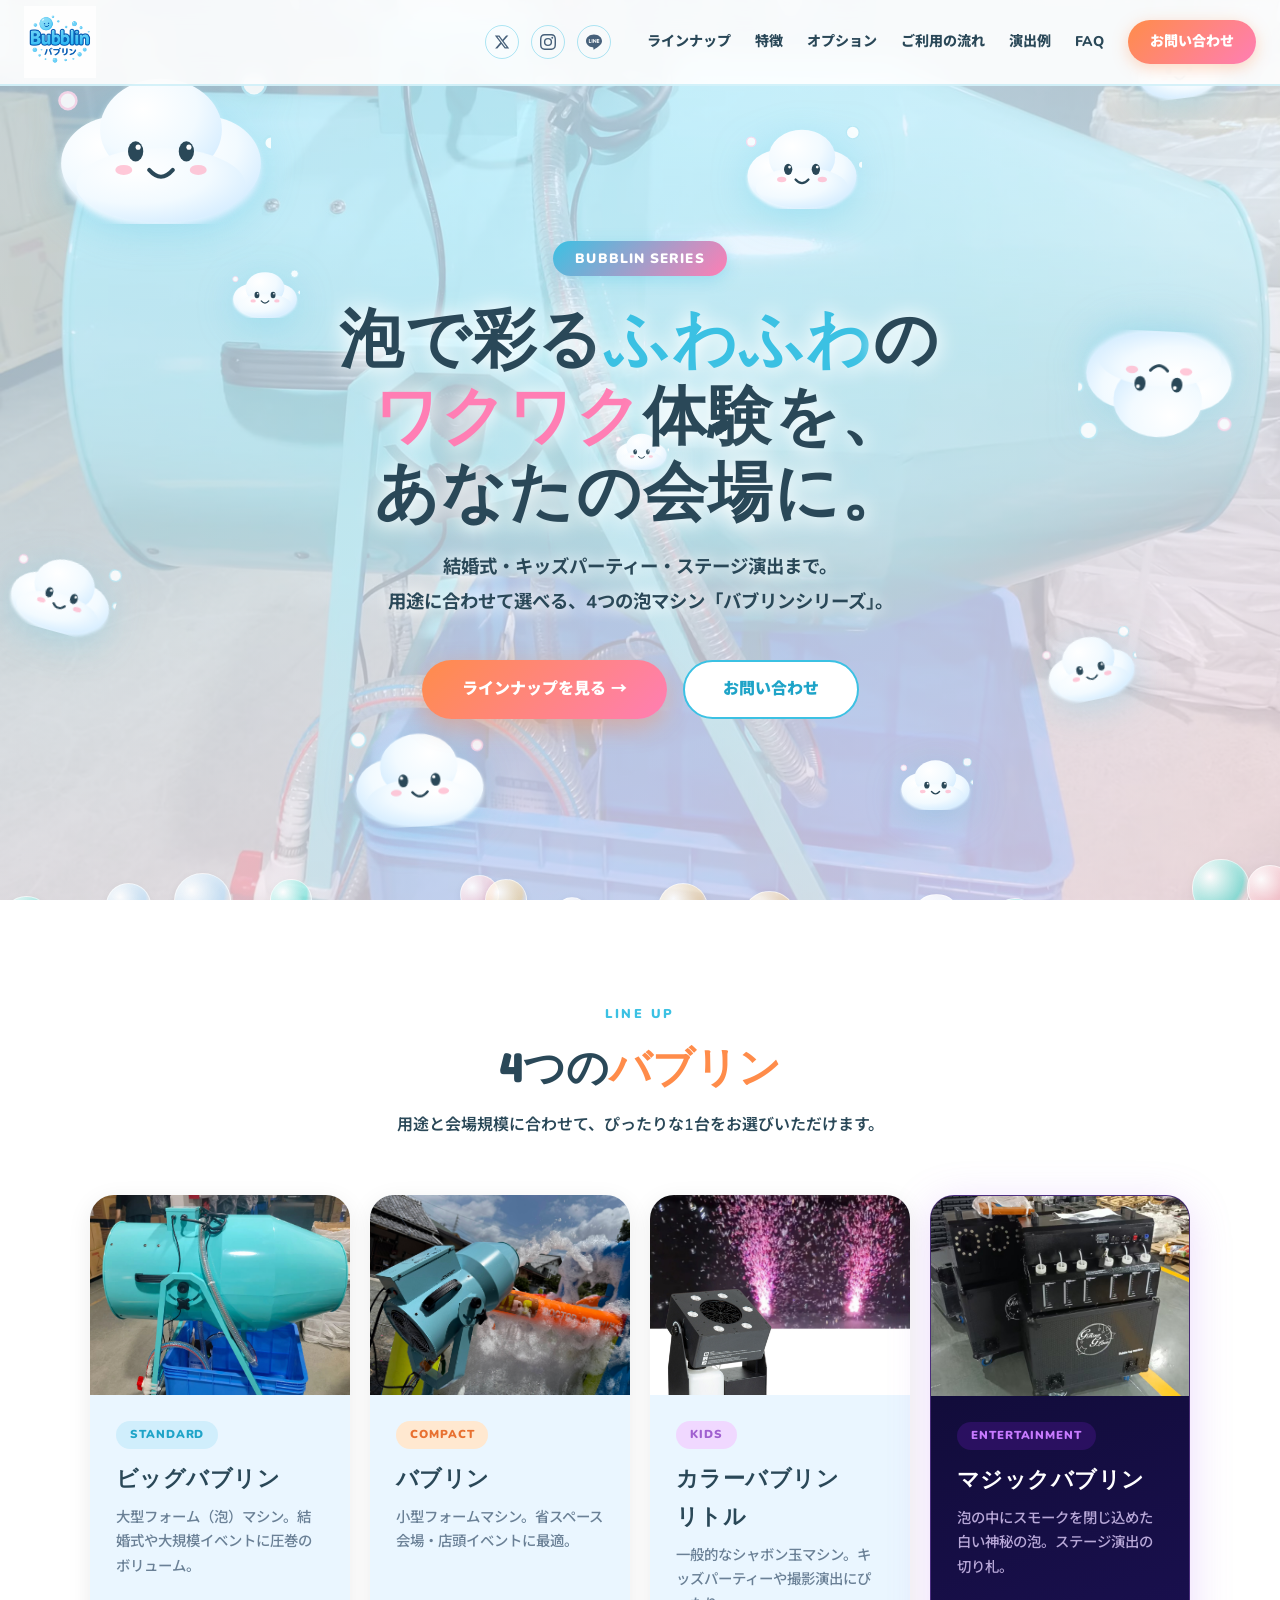
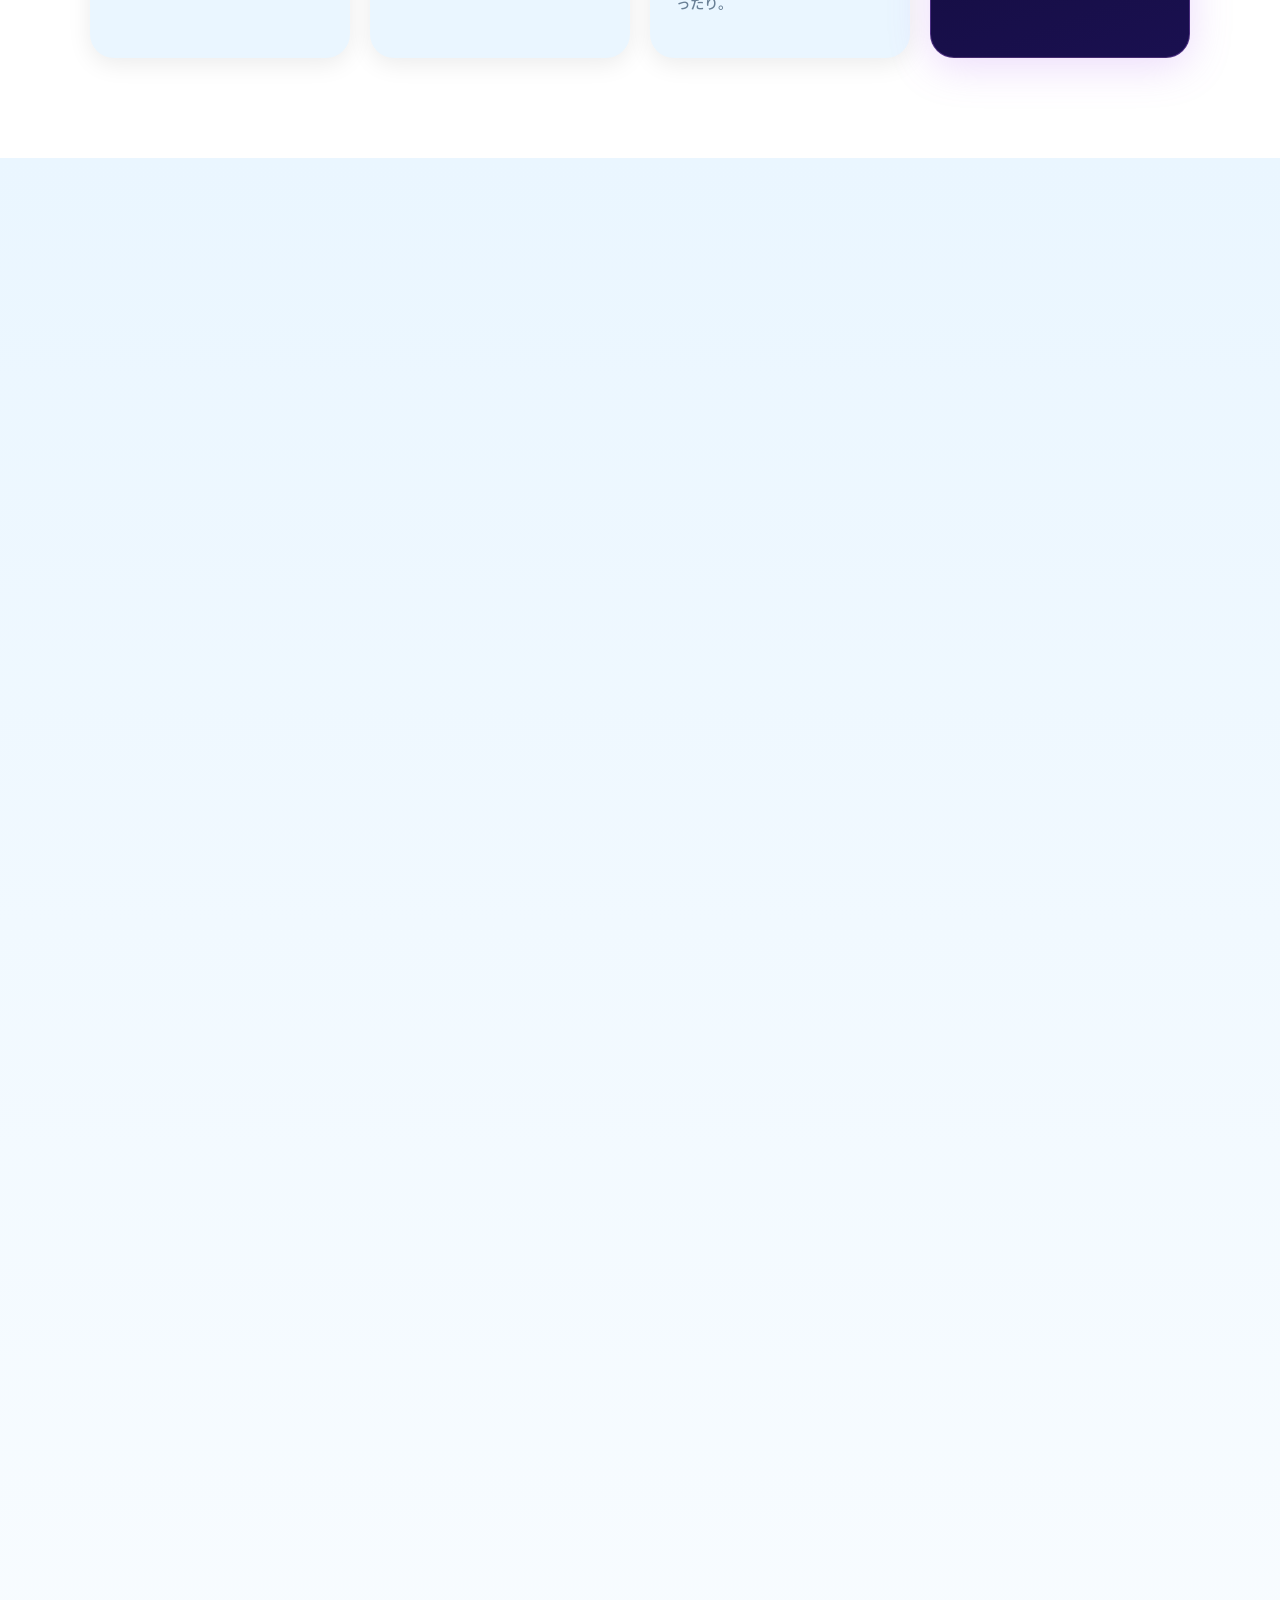
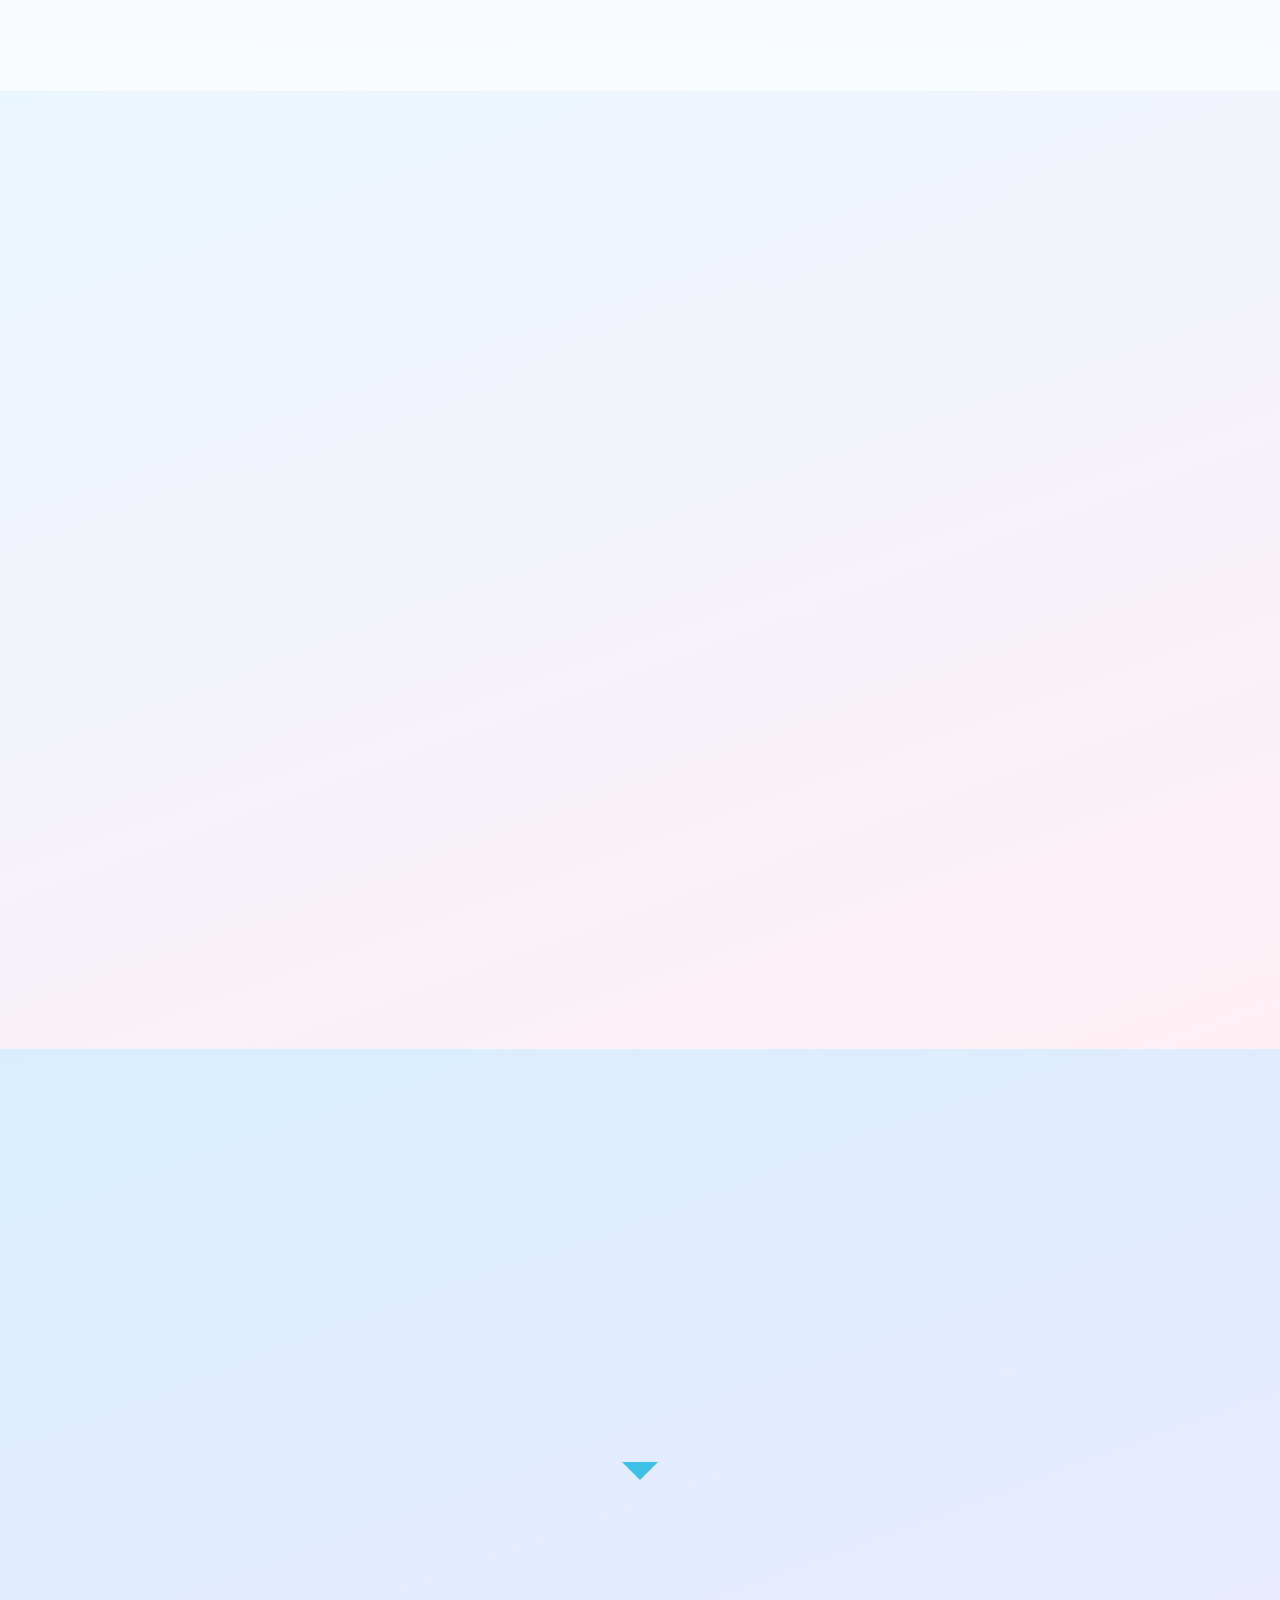
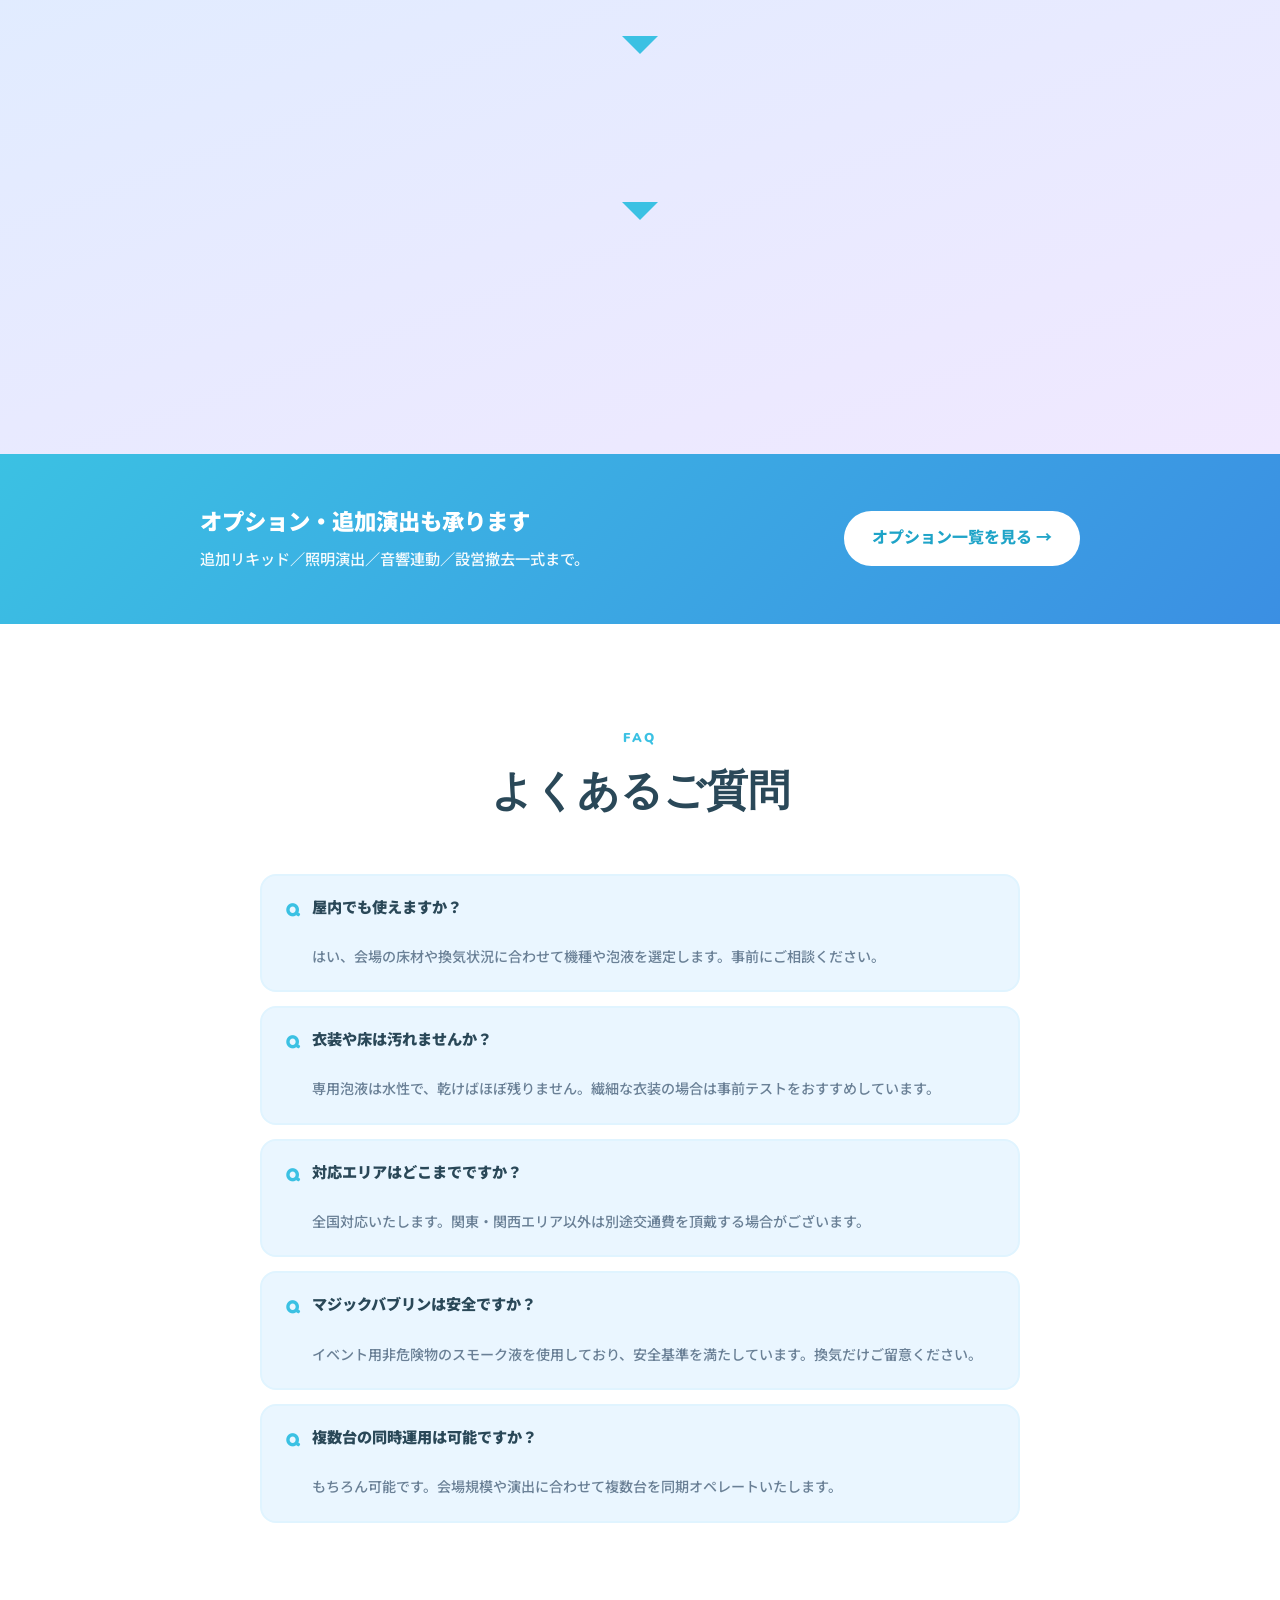
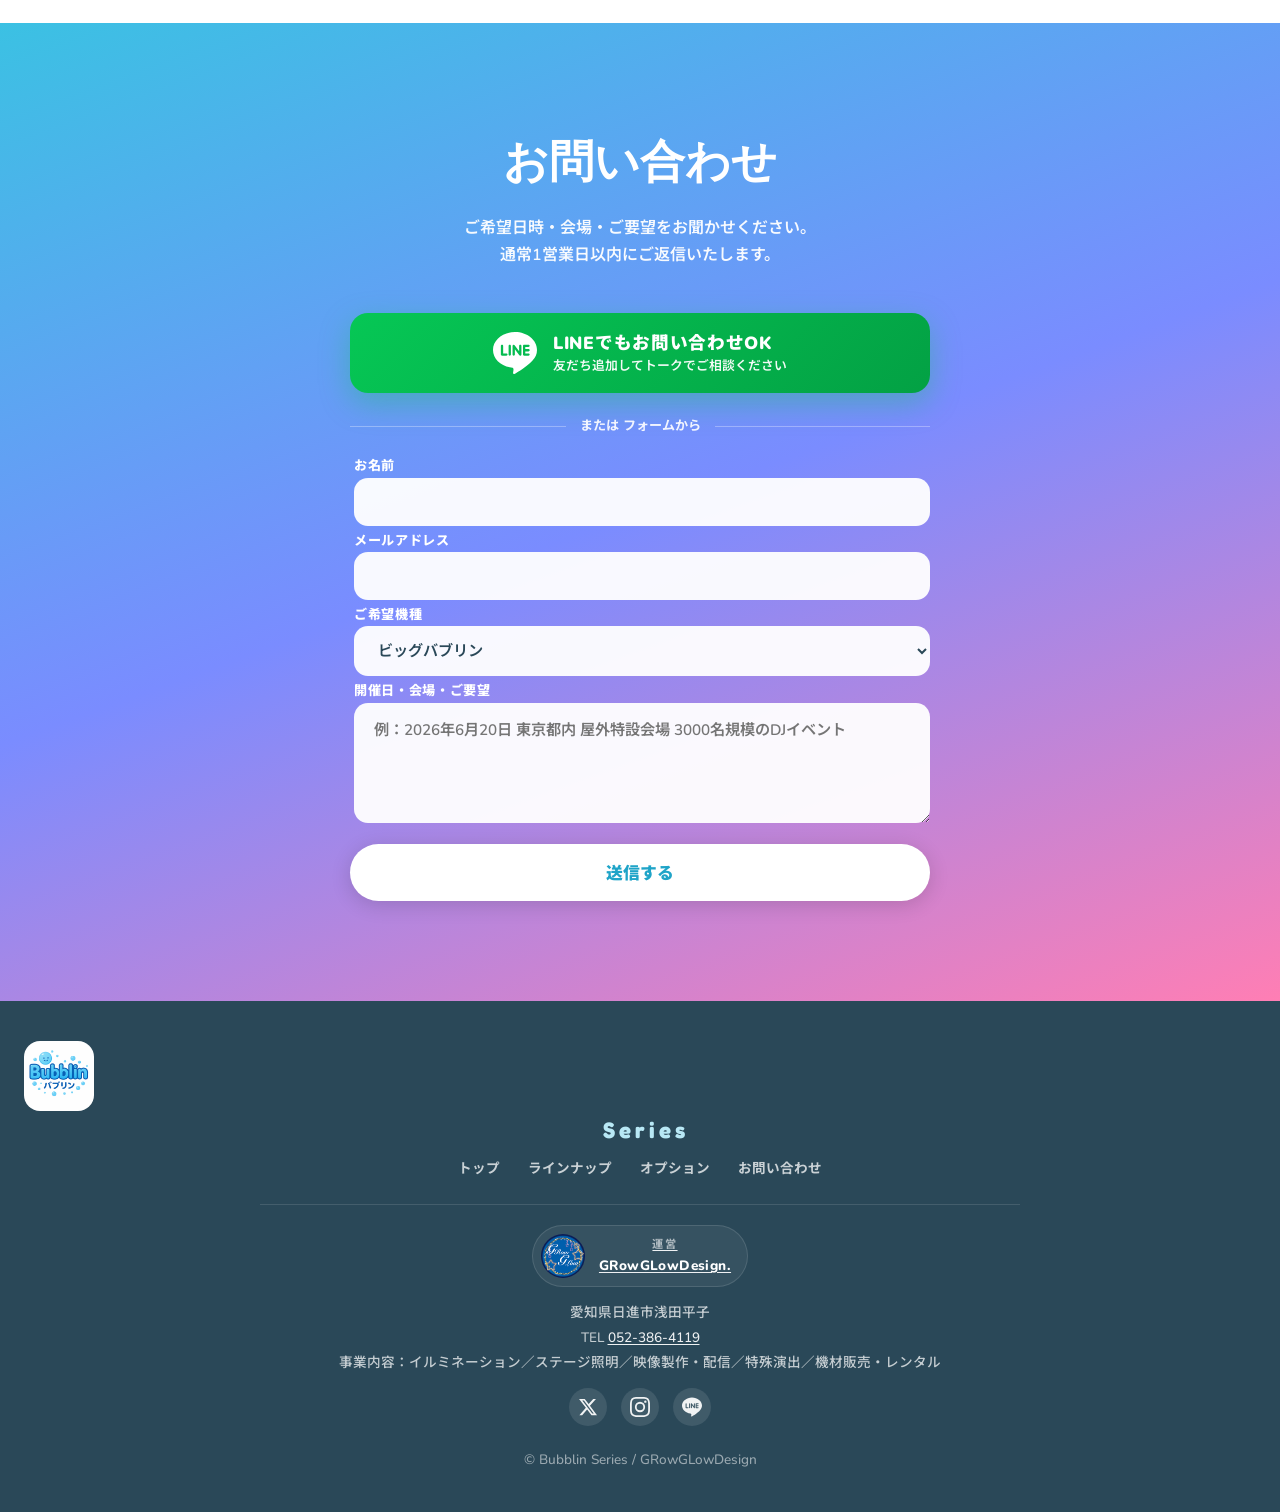
==== commit b55139a8: "Rename machines: バブリン→ビッグバブリン, バブリンmini→バブリン" ====
--- a/index.html
+++ b/index.html
@@ -135,26 +135,26 @@
     </div>
 
     <div class="machines-grid">
-      <!-- バブリン -->
+      <!-- ビッグバブリン -->
       <a href="standard/" class="machine-card fade-up">
         <div class="machine-card-img bub-bg has-photo">
-          <img src="assets/images/photos/IMG_9070.jpg" alt="バブリン 大型フォームマシン" class="machine-photo">
+          <img src="assets/images/photos/IMG_9070.jpg" alt="ビッグバブリン 大型フォームマシン" class="machine-photo">
         </div>
         <div class="machine-card-body">
           <span class="machine-tag tag-standard">STANDARD</span>
-          <h3 class="machine-name">バブリン</h3>
+          <h3 class="machine-name">ビッグバブリン</h3>
           <p class="machine-desc">大型フォーム（泡）マシン。結婚式や大規模イベントに圧巻のボリューム。</p>
         </div>
       </a>
 
-      <!-- バブリンMINI -->
+      <!-- バブリン -->
       <a href="mini/" class="machine-card fade-up">
         <div class="machine-card-img mini-bg has-photo">
-          <img src="assets/images/photos/mini.jpg" alt="バブリン mini" class="machine-photo">
+          <img src="assets/images/photos/mini.jpg" alt="バブリン" class="machine-photo">
         </div>
         <div class="machine-card-body">
           <span class="machine-tag tag-mini">COMPACT</span>
-          <h3 class="machine-name">バブリン mini</h3>
+          <h3 class="machine-name">バブリン</h3>
           <p class="machine-desc">小型フォームマシン。省スペース会場・店頭イベントに最適。</p>
         </div>
       </a>
@@ -542,8 +542,8 @@
       <label>メールアドレス <input type="email" name="email" required></label>
       <label>ご希望機種
         <select name="machine">
+          <option>ビッグバブリン</option>
           <option>バブリン</option>
-          <option>バブリン mini</option>
           <option>カラーバブリンリトル</option>
           <option>マジックバブリン</option>
           <option>未定・相談したい</option>
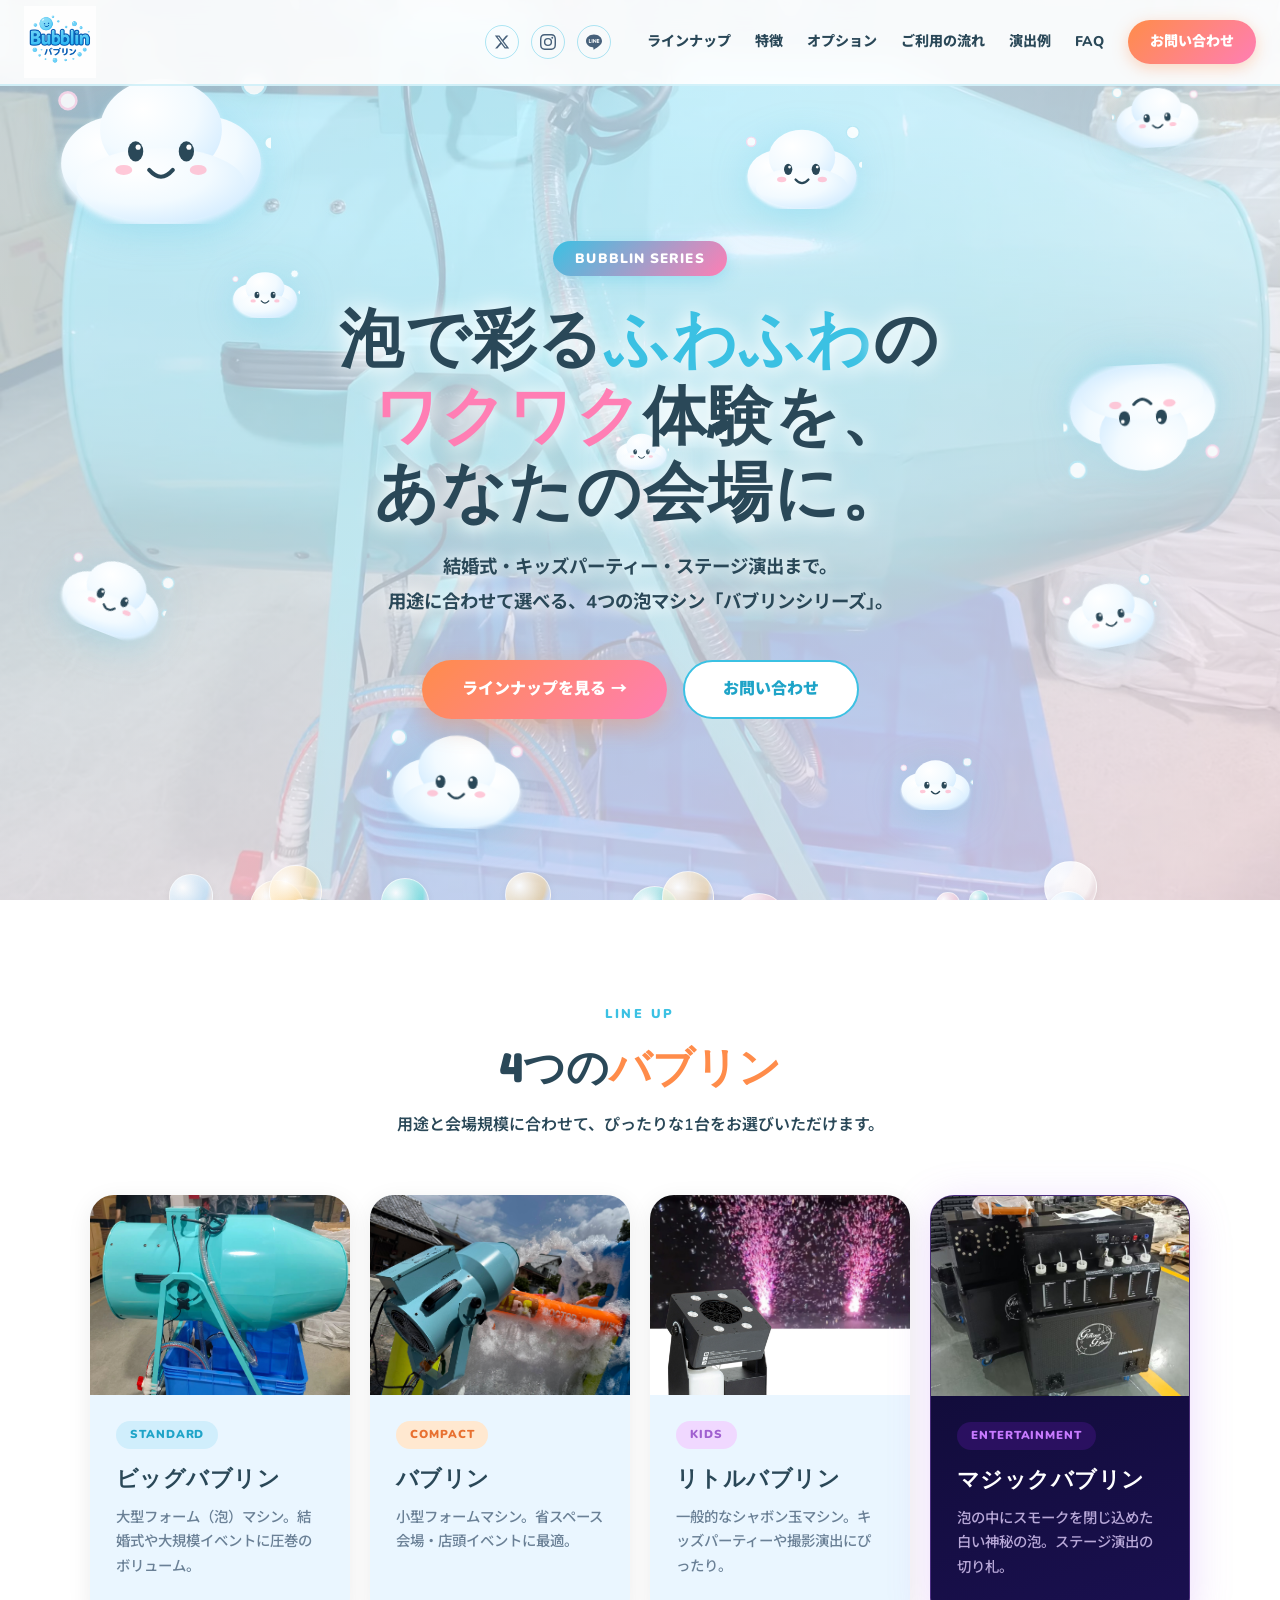
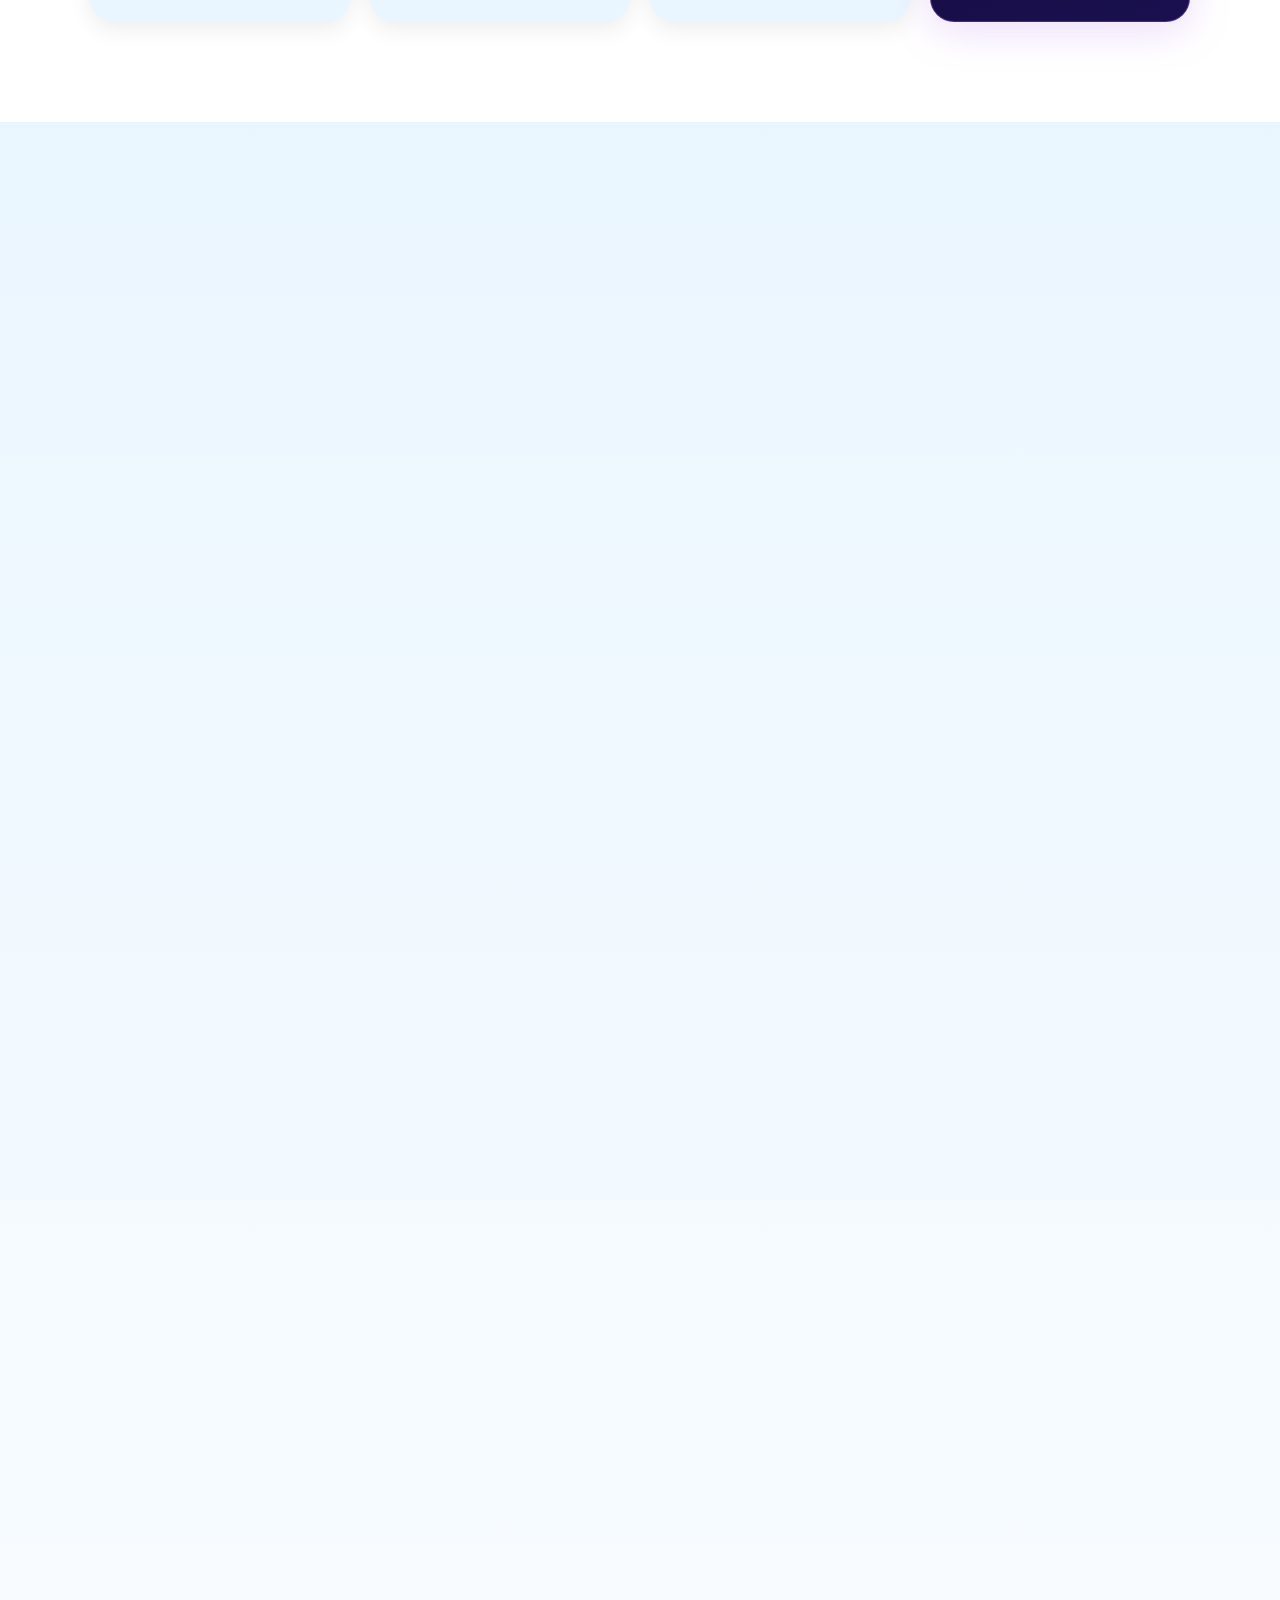
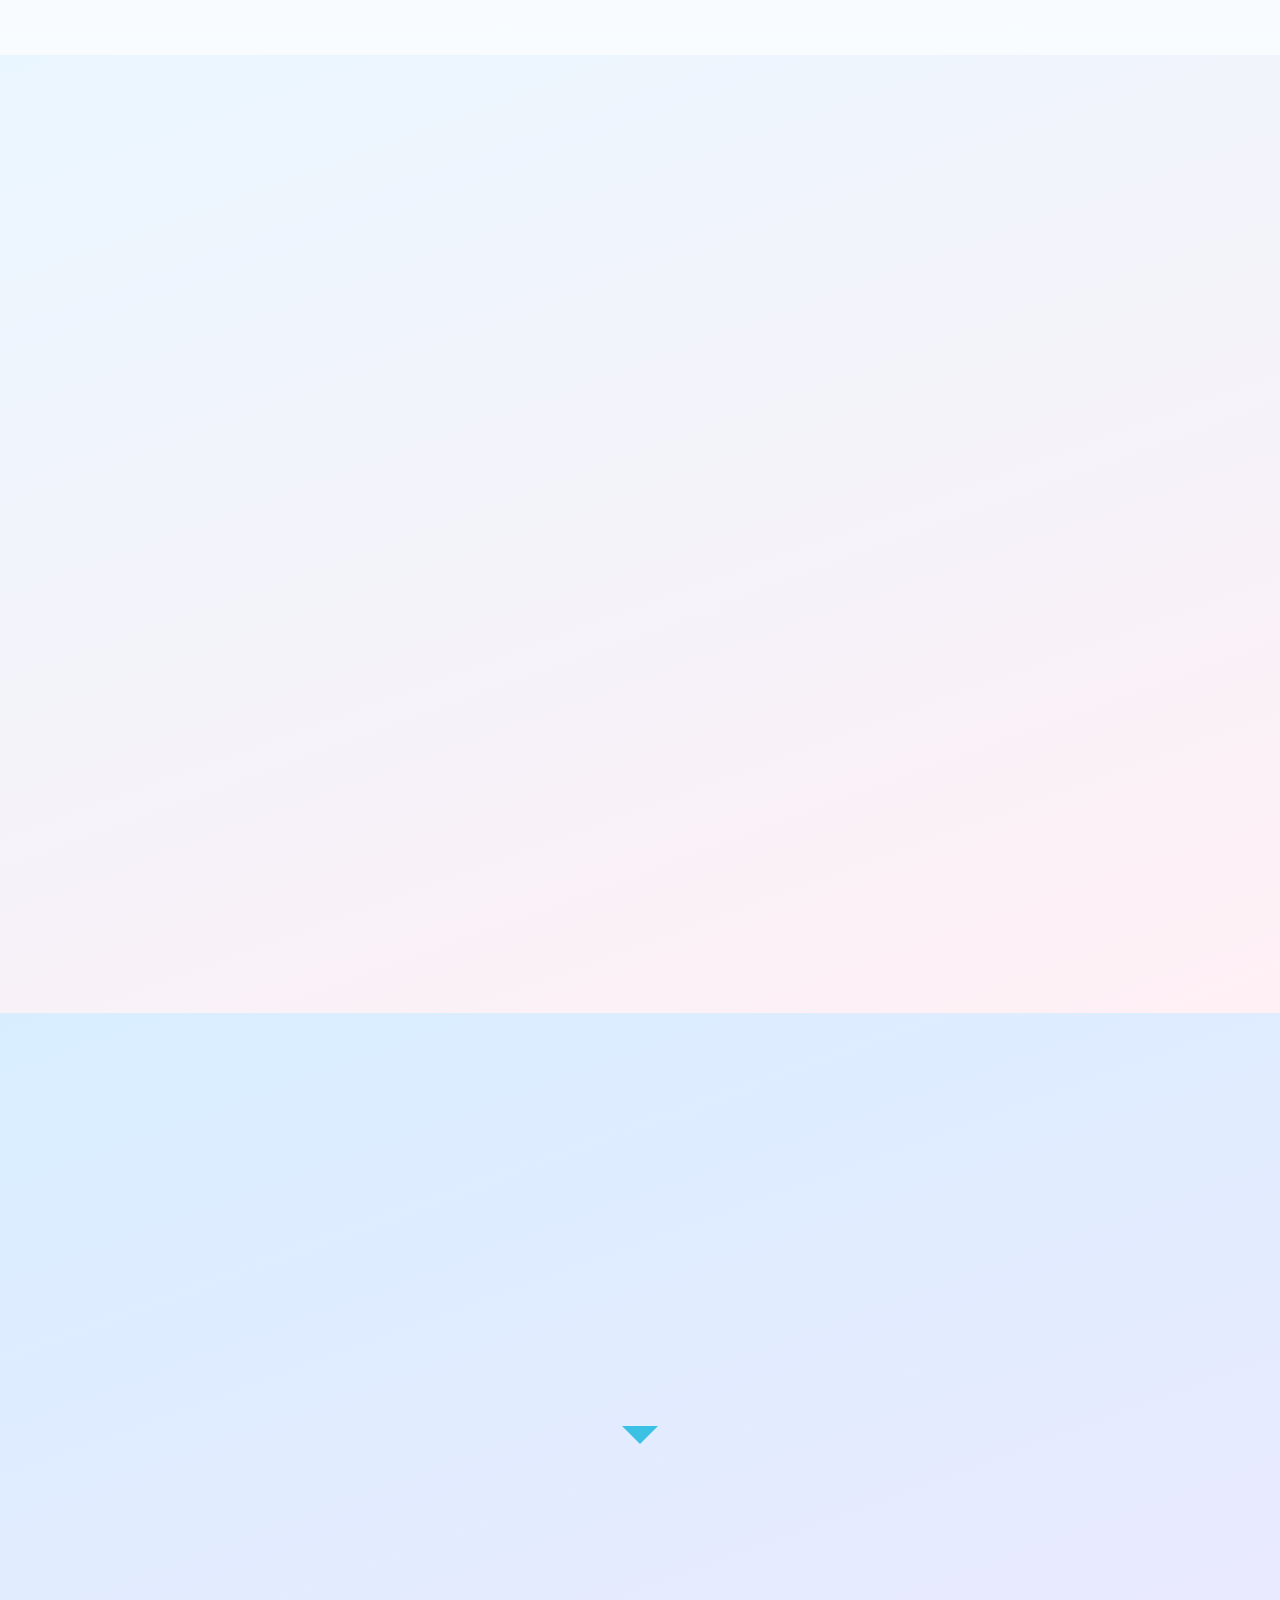
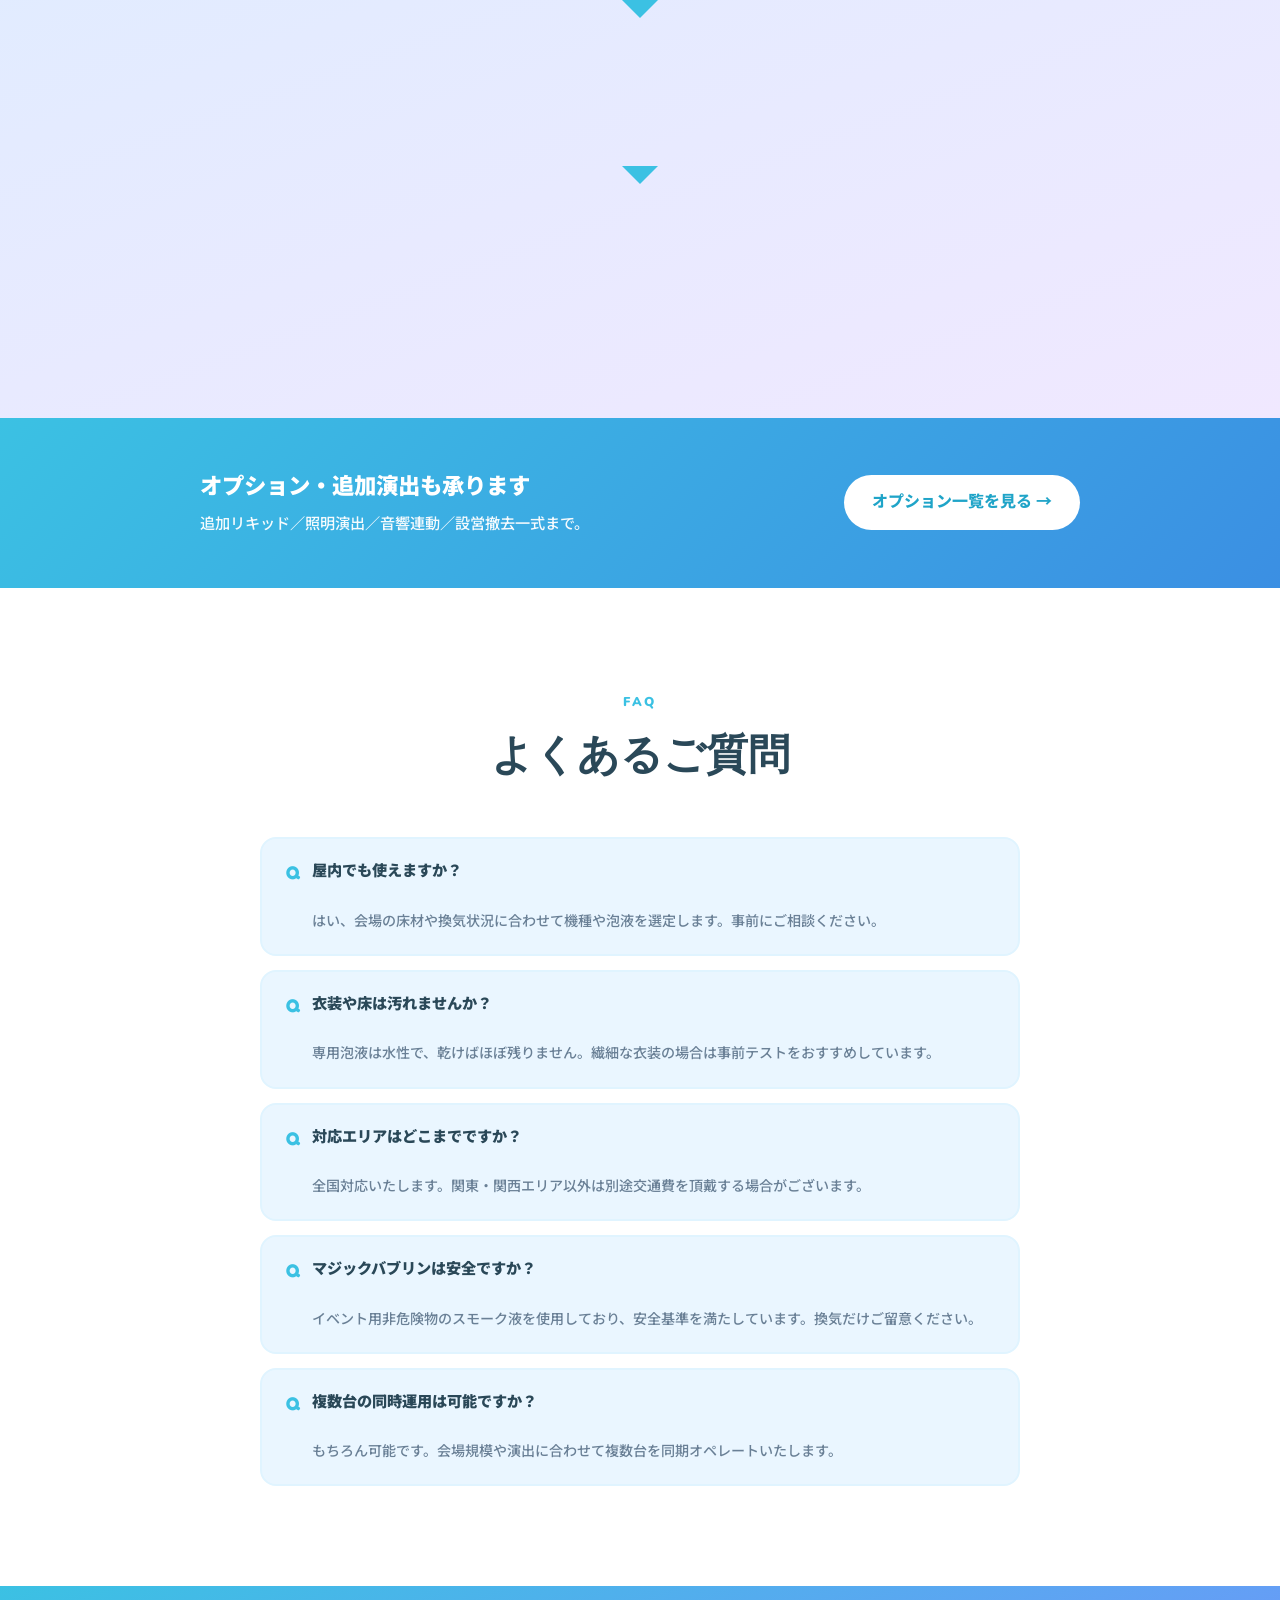
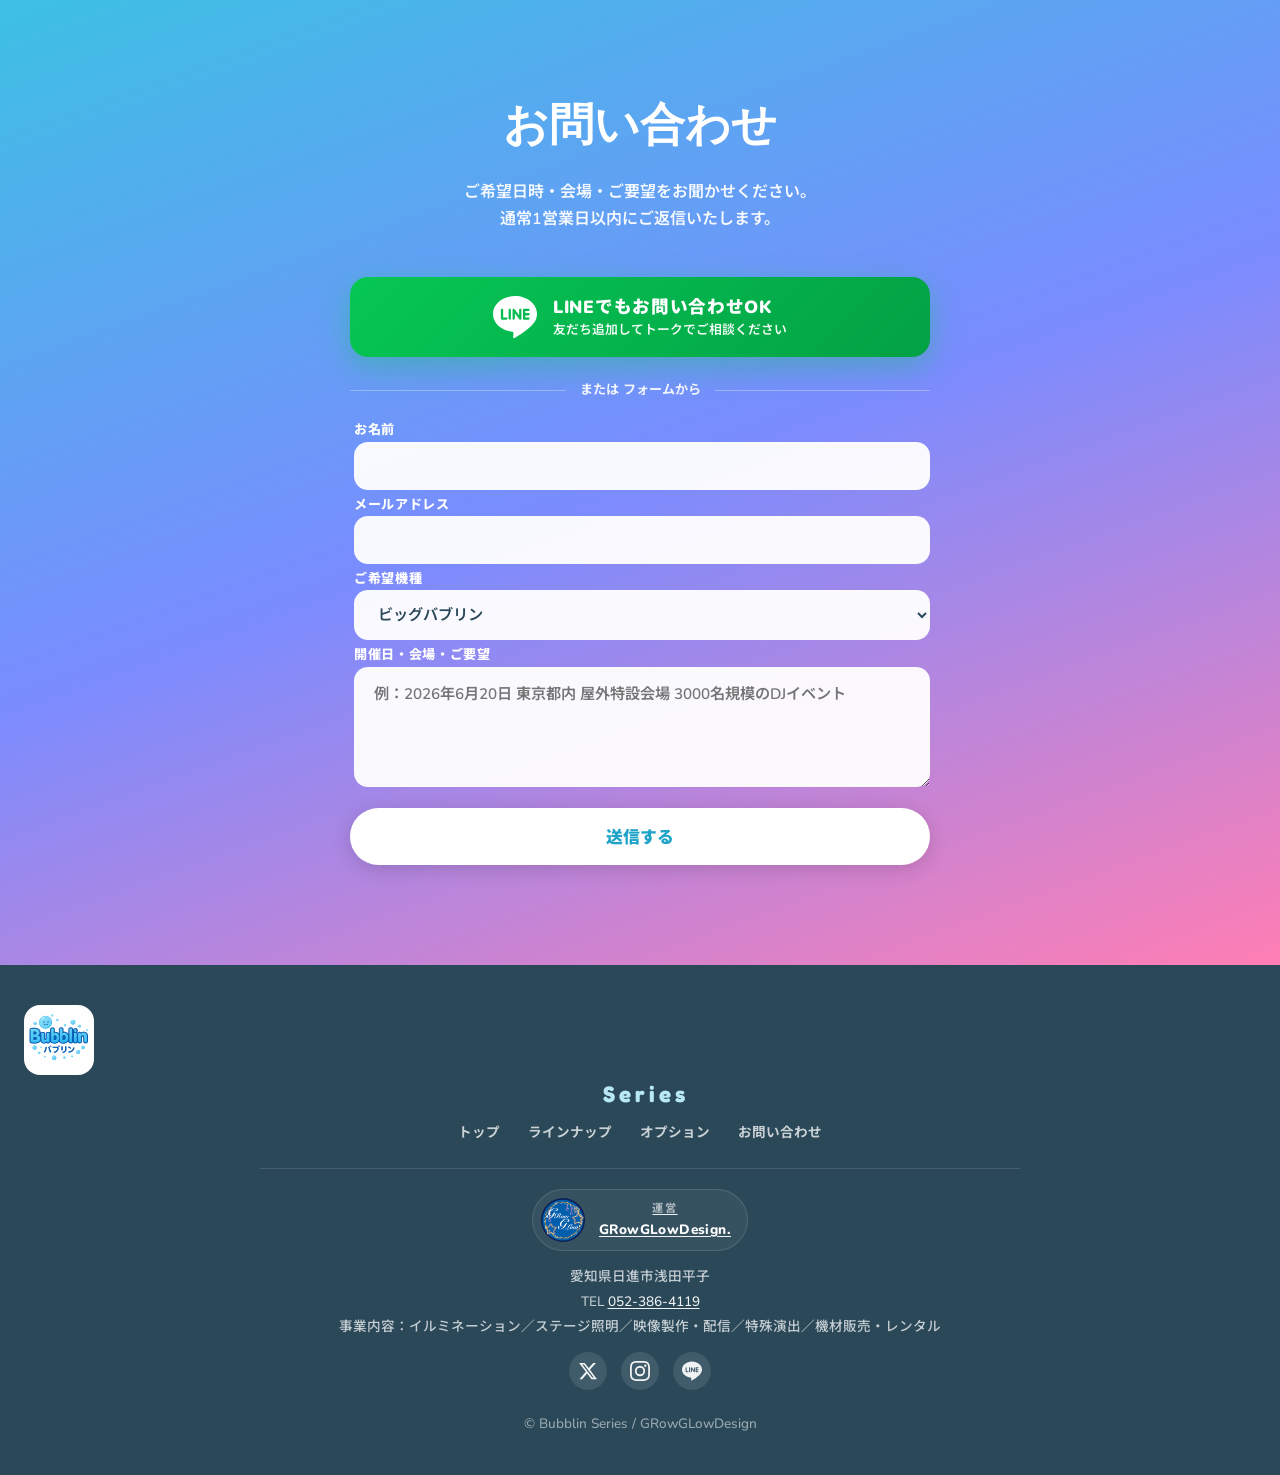
==== commit 331a3a18: "Rename カラーバブリンリトル → リトルバブリン (LITTLE BUBBLIN)" ====
--- a/index.html
+++ b/index.html
@@ -159,14 +159,14 @@
         </div>
       </a>
 
-      <!-- カラーバブリンリトル -->
+      <!-- リトルバブリン -->
       <a href="little/" class="machine-card fade-up">
         <div class="machine-card-img little-bg has-photo">
-          <img src="assets/images/photos/color-bubblin-little.jpg" alt="カラーバブリンリトル" class="machine-photo">
+          <img src="assets/images/photos/color-bubblin-little.jpg" alt="リトルバブリン" class="machine-photo">
         </div>
         <div class="machine-card-body">
           <span class="machine-tag tag-little">KIDS</span>
-          <h3 class="machine-name">カラーバブリン<br>リトル</h3>
+          <h3 class="machine-name">リトルバブリン</h3>
           <p class="machine-desc">一般的なシャボン玉マシン。キッズパーティーや撮影演出にぴったり。</p>
         </div>
       </a>
@@ -544,7 +544,7 @@
         <select name="machine">
           <option>ビッグバブリン</option>
           <option>バブリン</option>
-          <option>カラーバブリンリトル</option>
+          <option>リトルバブリン</option>
           <option>マジックバブリン</option>
           <option>未定・相談したい</option>
         </select>
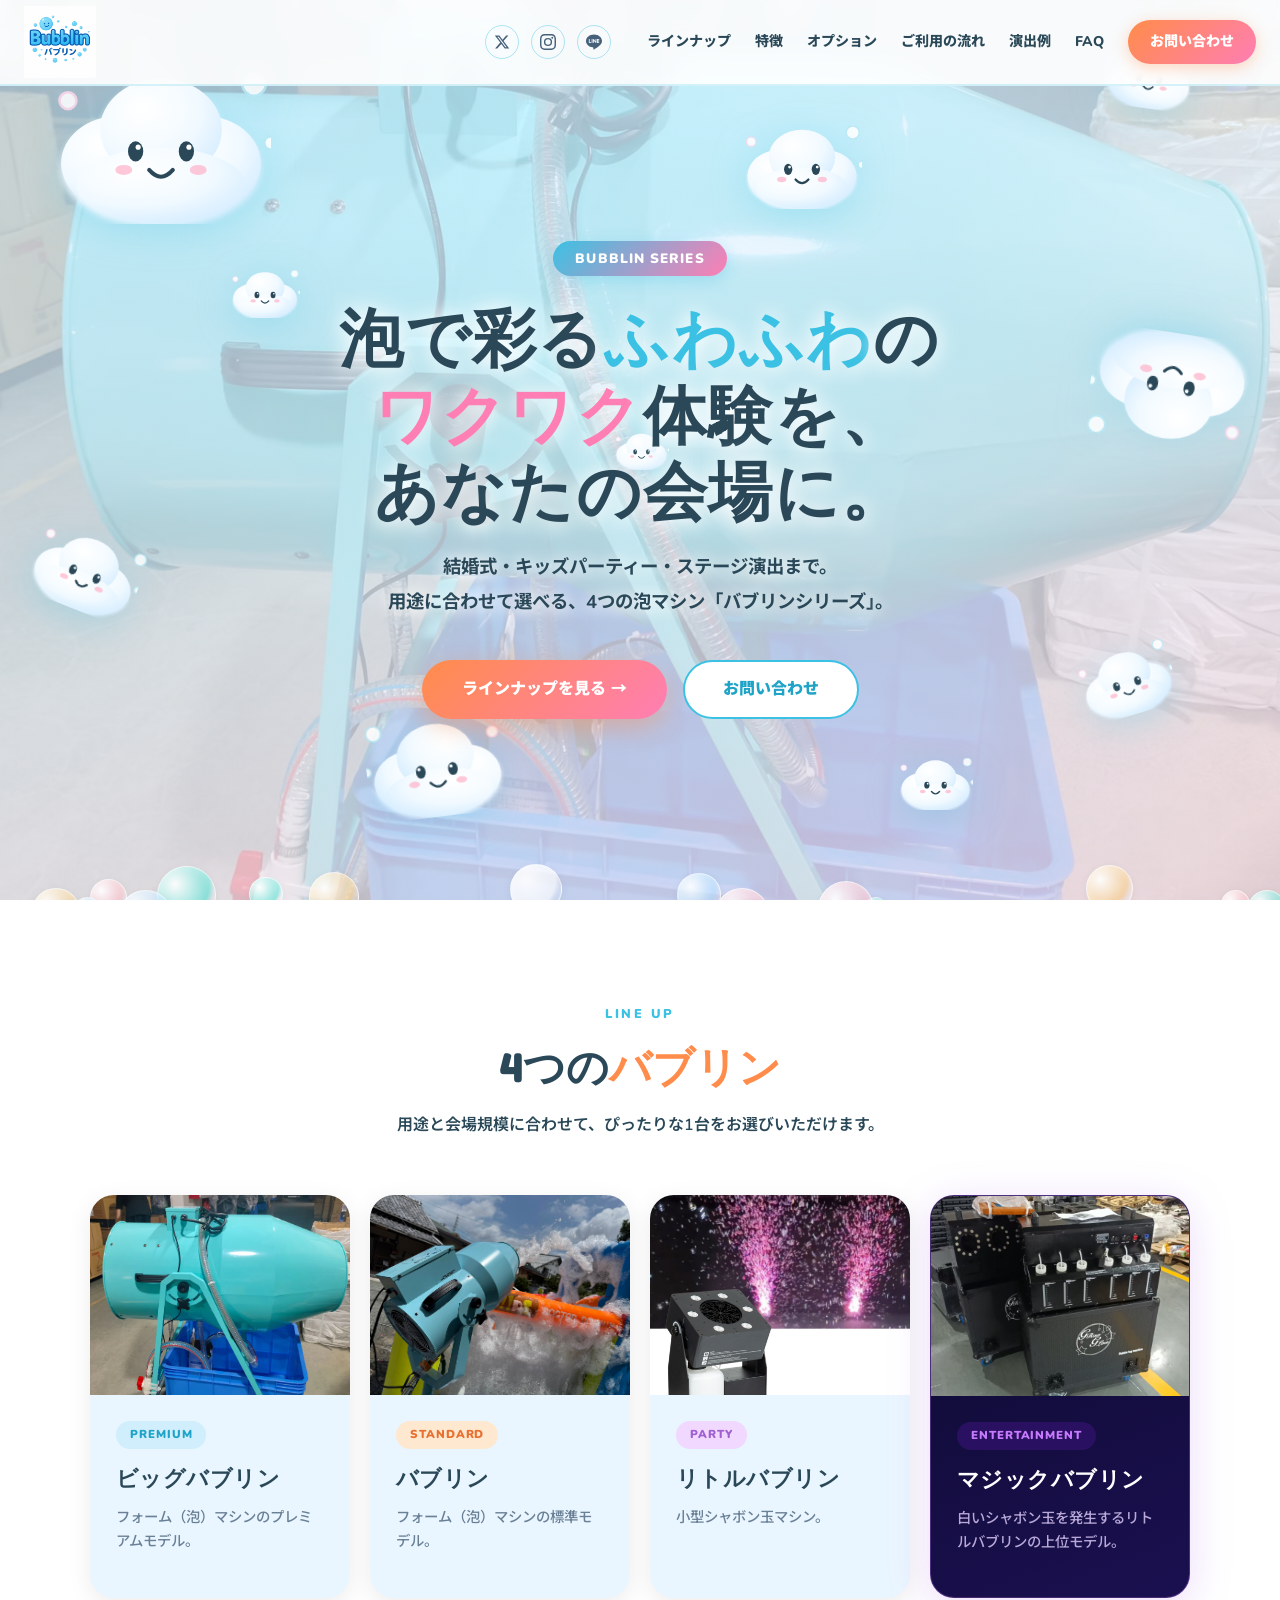
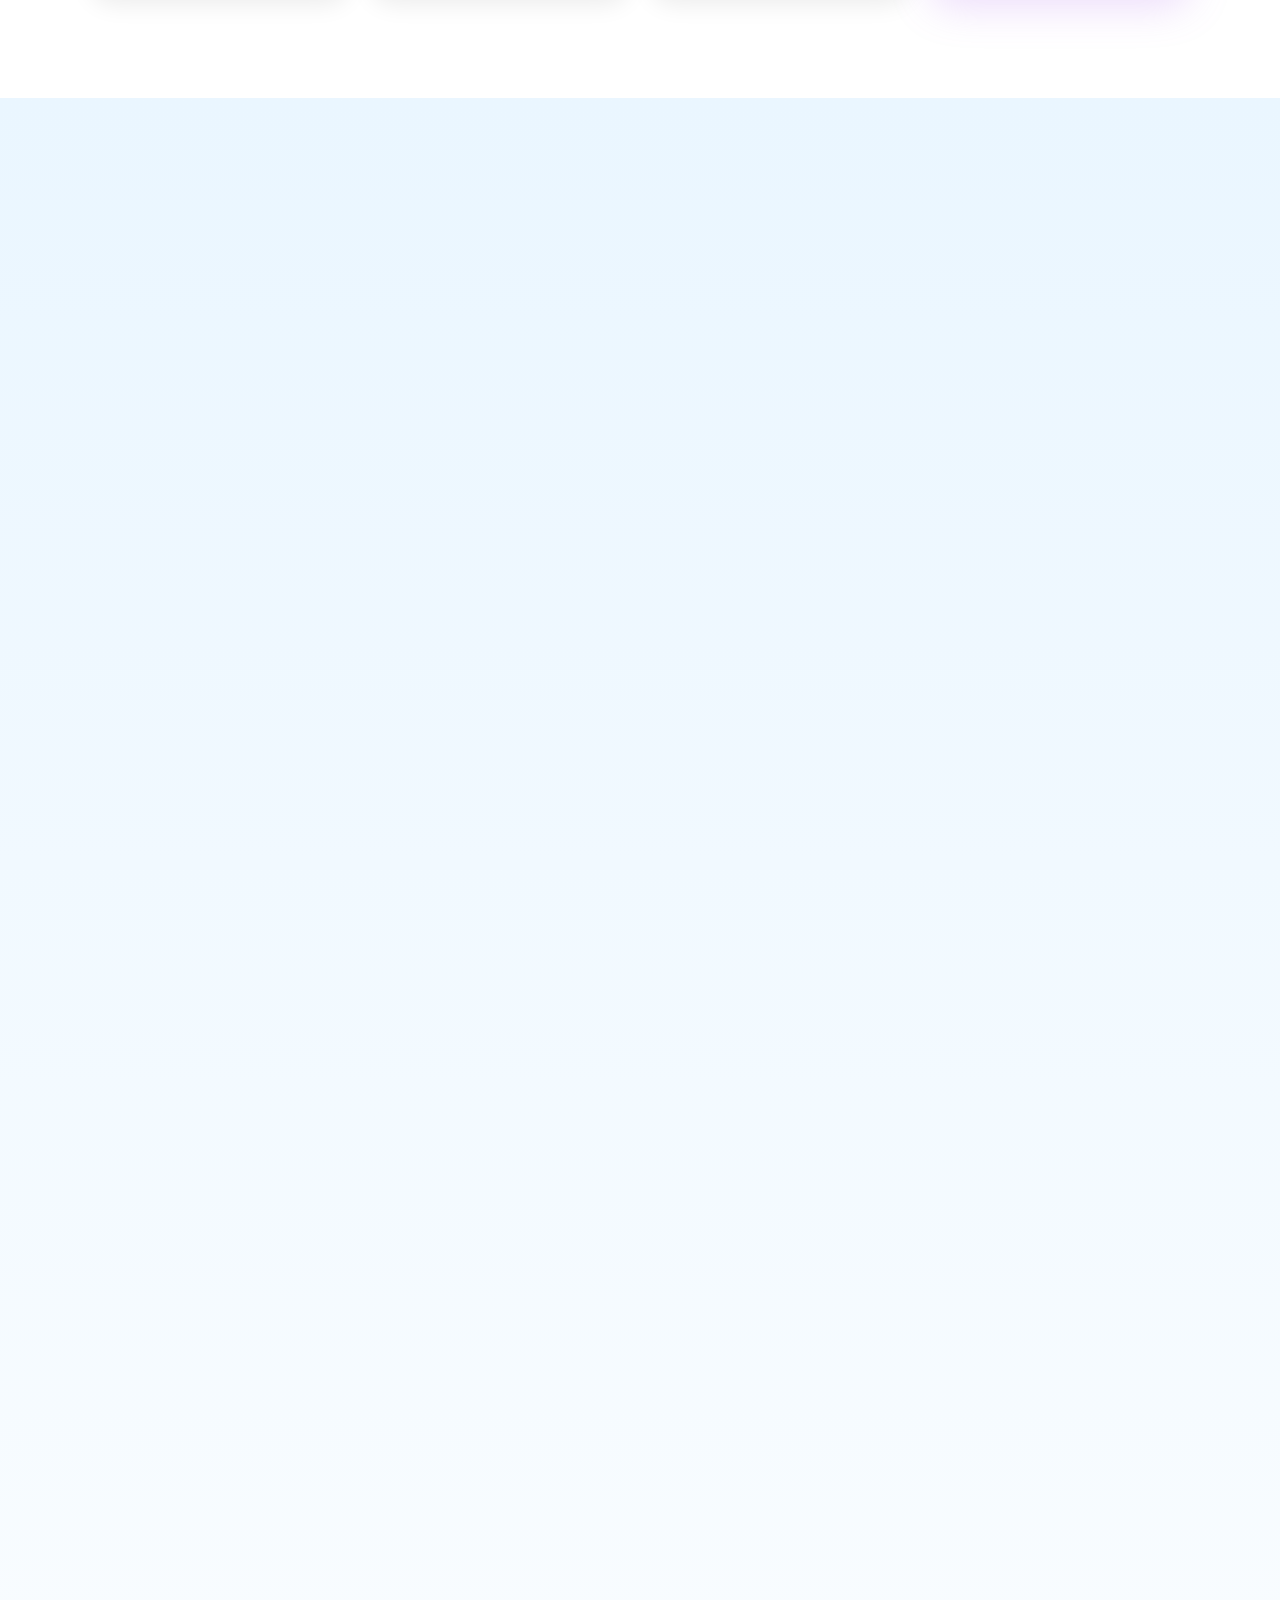
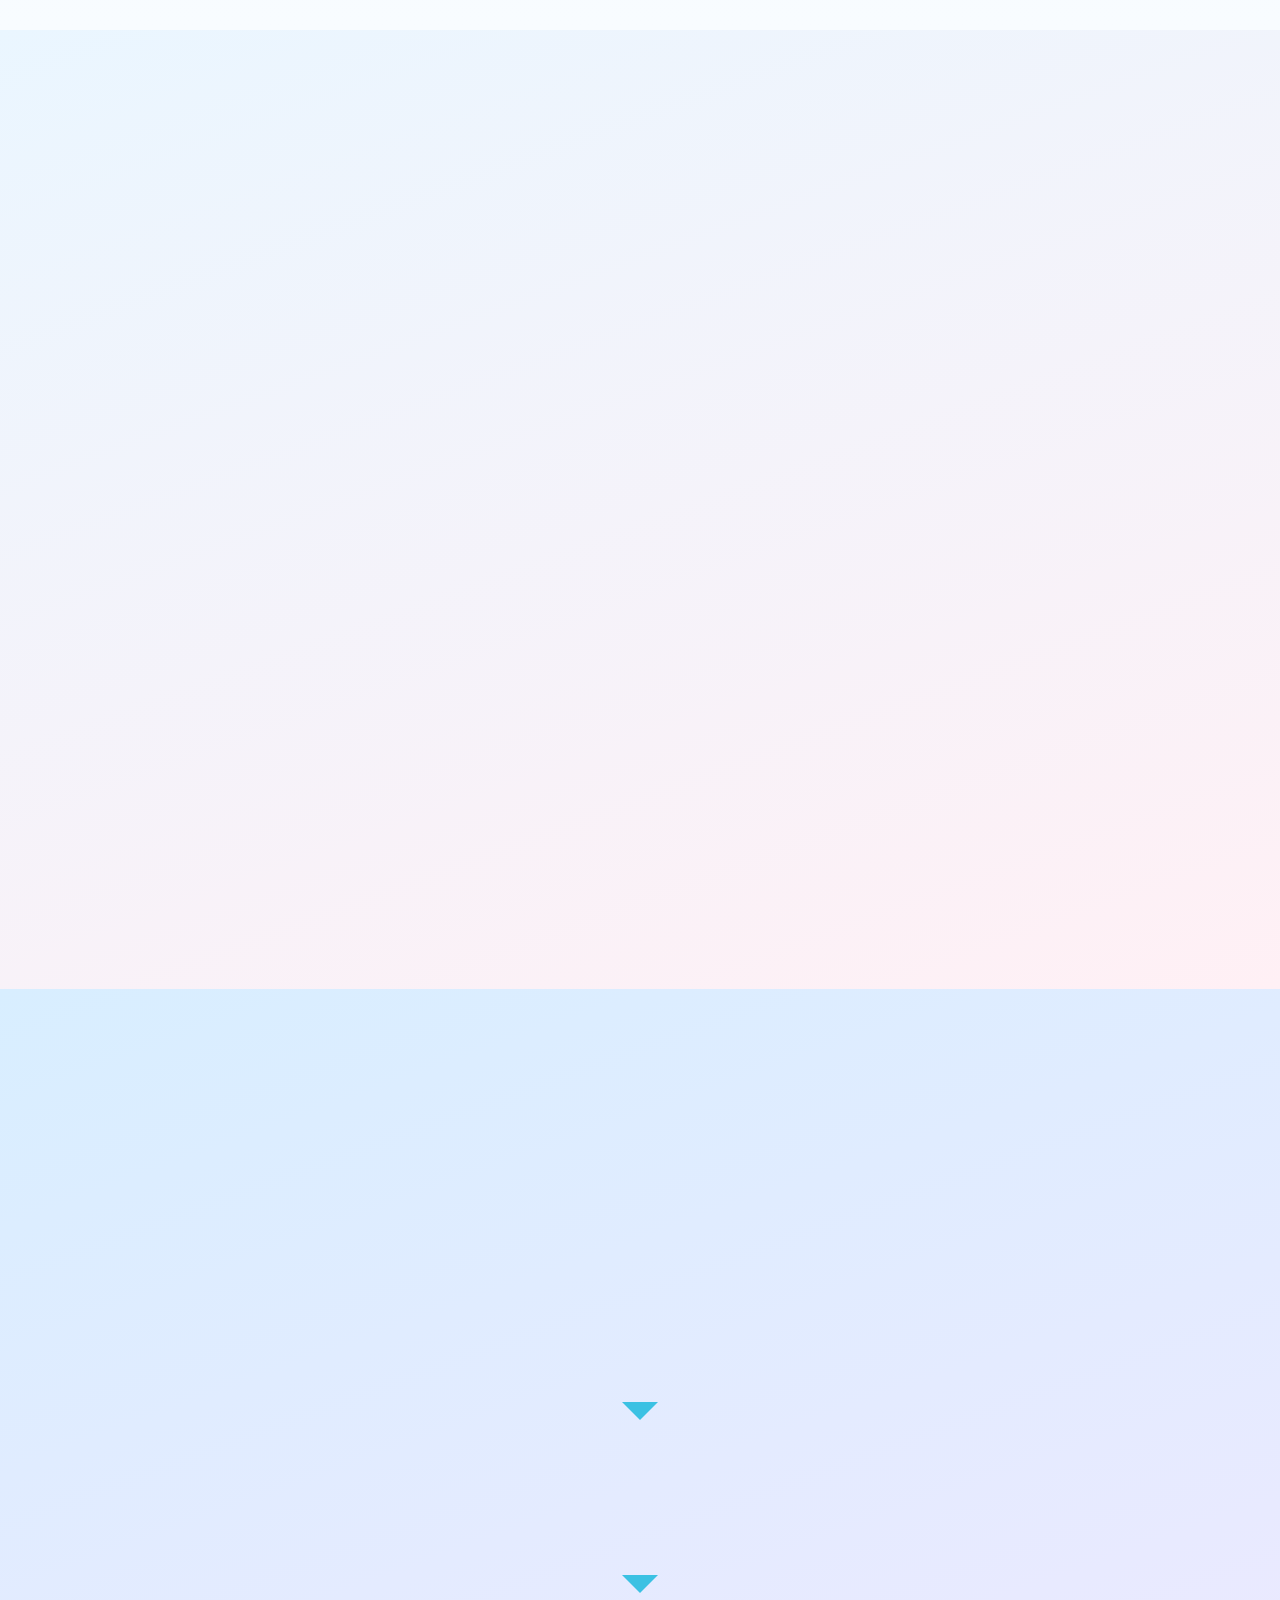
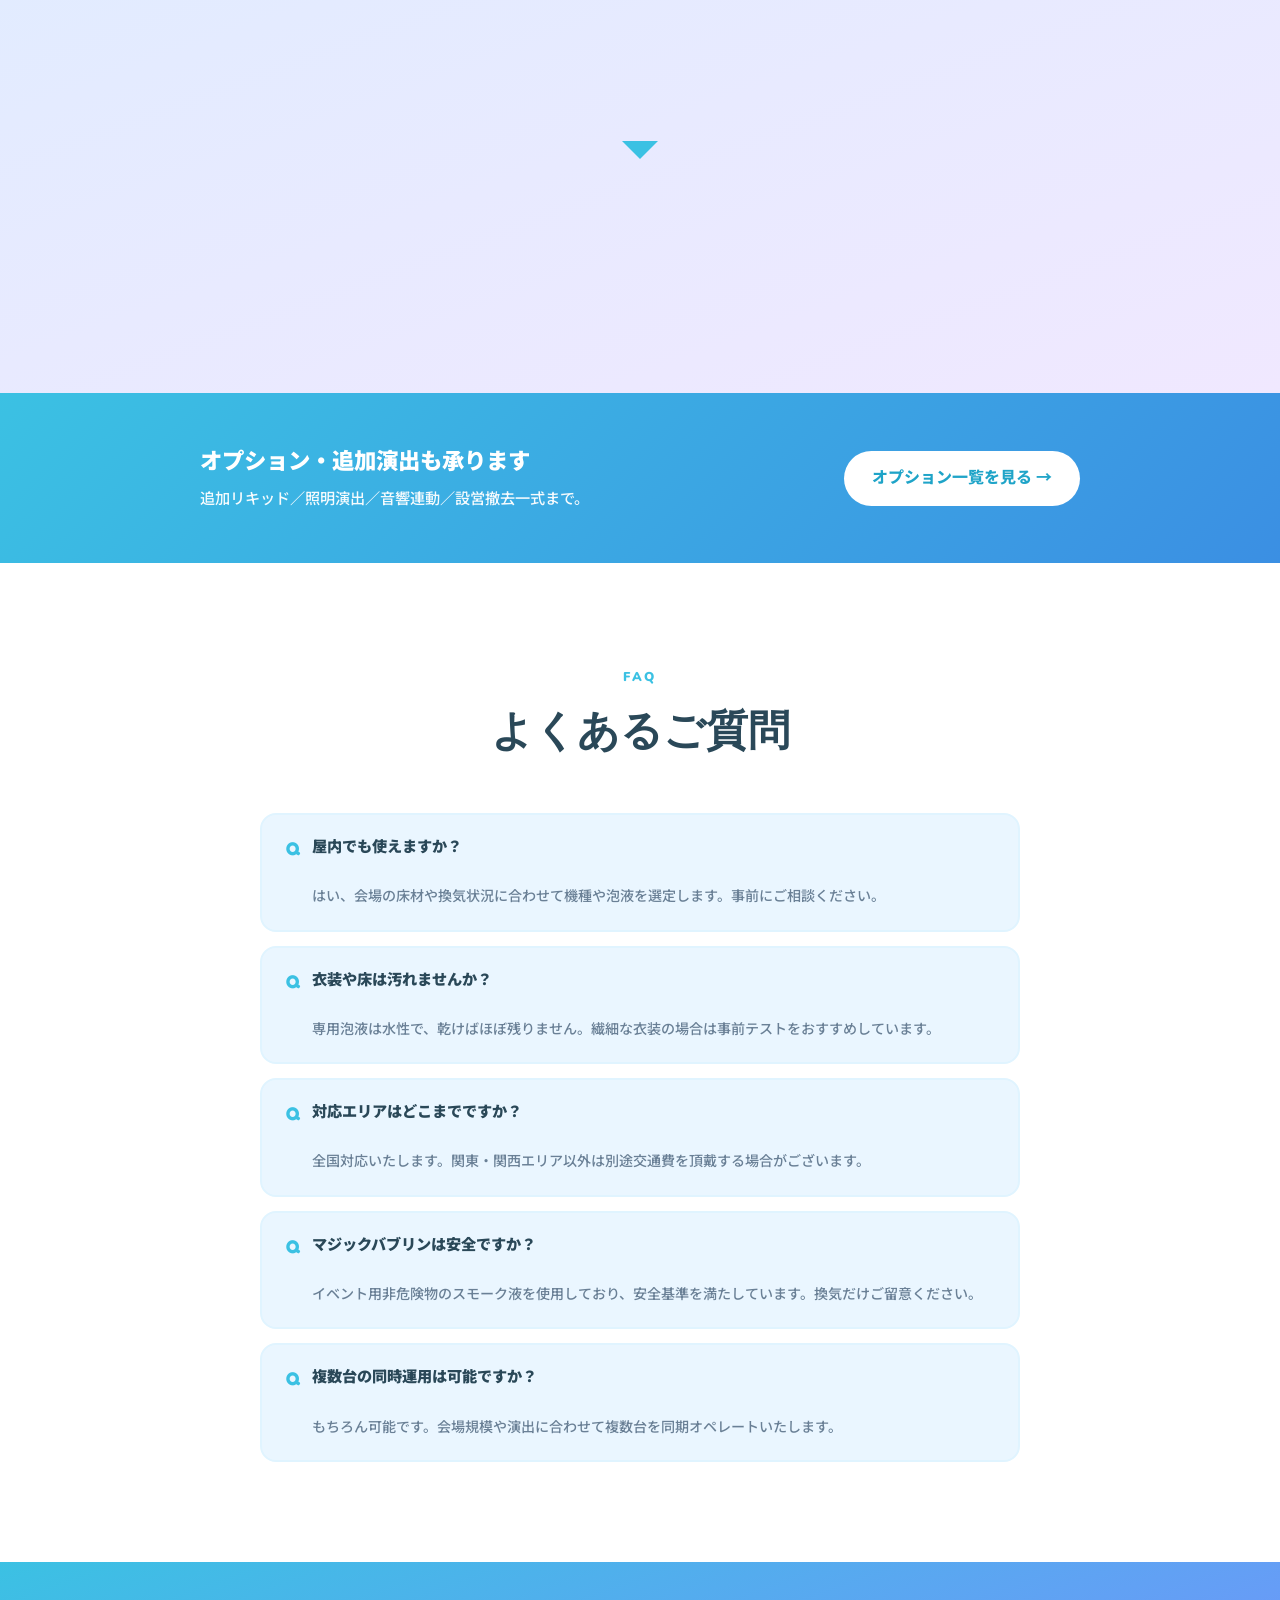
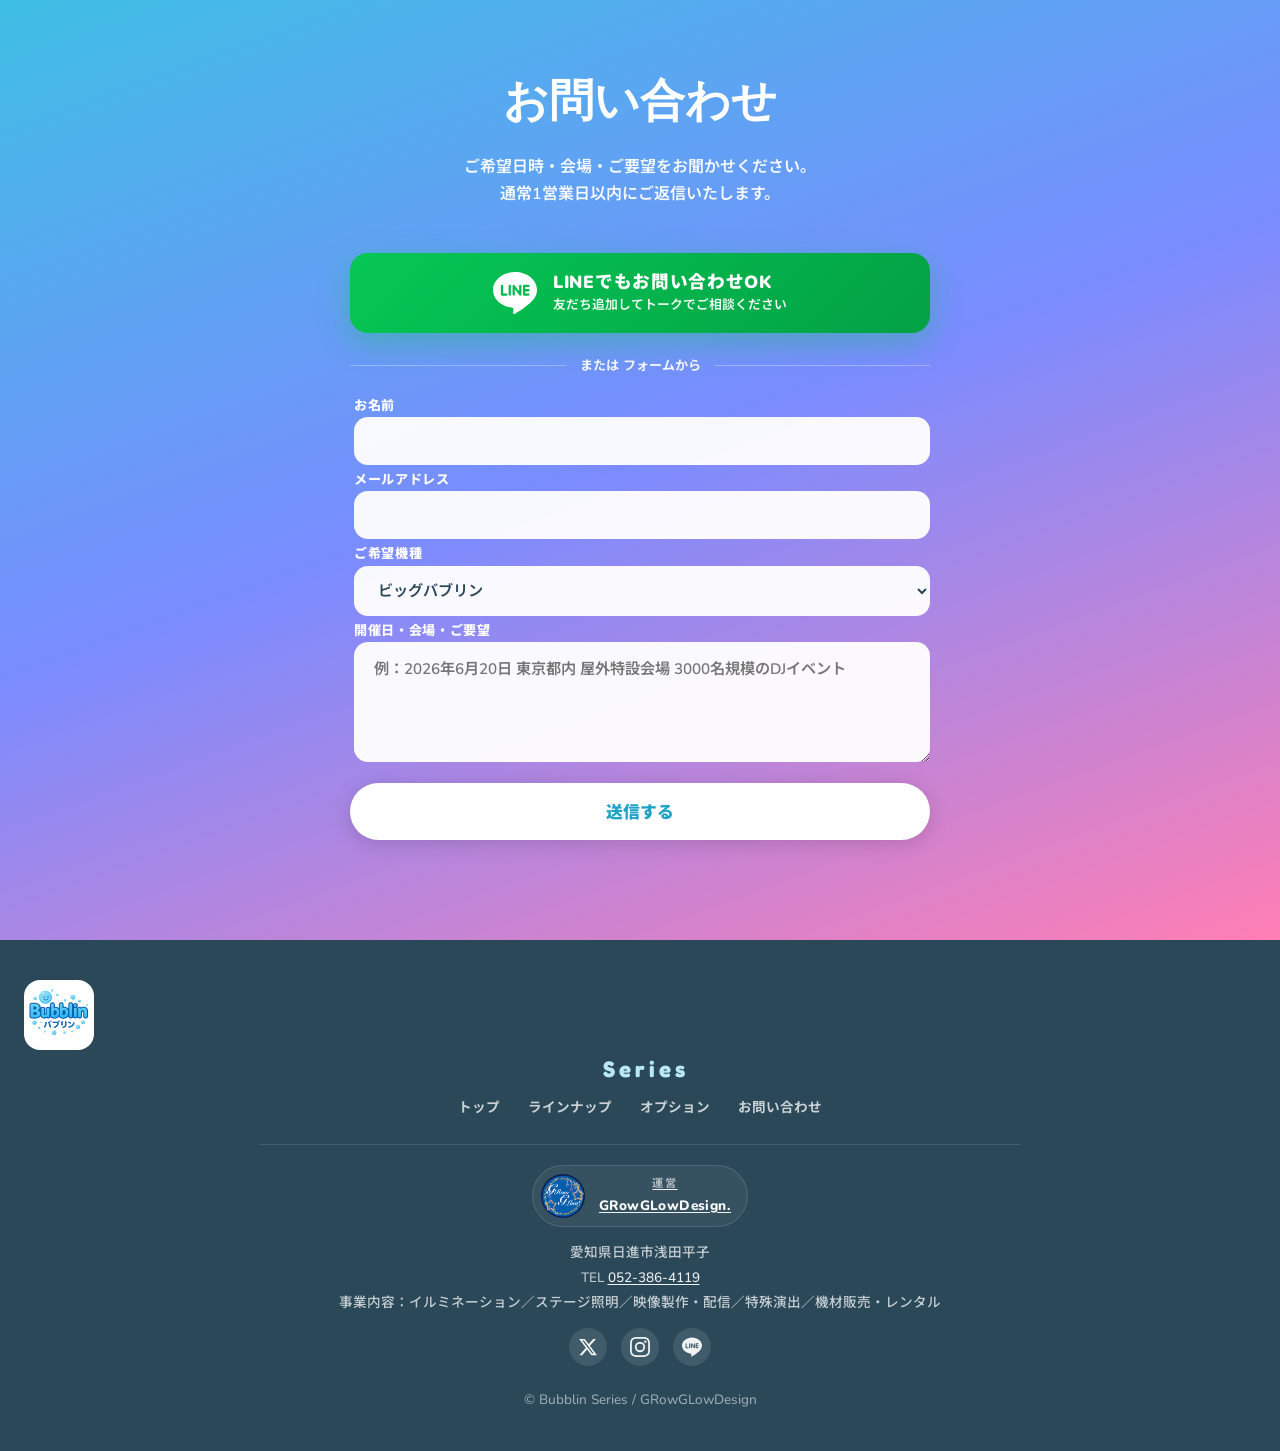
==== commit 8bf9964a: "Update categories, descriptions, prices, and add options page video - Rename machine tags: STANDARD→" ====
--- a/index.html
+++ b/index.html
@@ -141,9 +141,9 @@
           <img src="assets/images/photos/IMG_9070.jpg" alt="ビッグバブリン 大型フォームマシン" class="machine-photo">
         </div>
         <div class="machine-card-body">
-          <span class="machine-tag tag-standard">STANDARD</span>
+          <span class="machine-tag tag-standard">PREMIUM</span>
           <h3 class="machine-name">ビッグバブリン</h3>
-          <p class="machine-desc">大型フォーム（泡）マシン。結婚式や大規模イベントに圧巻のボリューム。</p>
+          <p class="machine-desc">フォーム（泡）マシンのプレミアムモデル。</p>
         </div>
       </a>
 
@@ -153,9 +153,9 @@
           <img src="assets/images/photos/mini.jpg" alt="バブリン" class="machine-photo">
         </div>
         <div class="machine-card-body">
-          <span class="machine-tag tag-mini">COMPACT</span>
+          <span class="machine-tag tag-mini">STANDARD</span>
           <h3 class="machine-name">バブリン</h3>
-          <p class="machine-desc">小型フォームマシン。省スペース会場・店頭イベントに最適。</p>
+          <p class="machine-desc">フォーム（泡）マシンの標準モデル。</p>
         </div>
       </a>
 
@@ -165,9 +165,9 @@
           <img src="assets/images/photos/color-bubblin-little.jpg" alt="リトルバブリン" class="machine-photo">
         </div>
         <div class="machine-card-body">
-          <span class="machine-tag tag-little">KIDS</span>
+          <span class="machine-tag tag-little">PARTY</span>
           <h3 class="machine-name">リトルバブリン</h3>
-          <p class="machine-desc">一般的なシャボン玉マシン。キッズパーティーや撮影演出にぴったり。</p>
+          <p class="machine-desc">小型シャボン玉マシン。</p>
         </div>
       </a>
 
@@ -179,7 +179,7 @@
         <div class="machine-card-body">
           <span class="machine-tag tag-magic">ENTERTAINMENT</span>
           <h3 class="machine-name">マジックバブリン</h3>
-          <p class="machine-desc">泡の中にスモークを閉じ込めた白い神秘の泡。ステージ演出の切り札。</p>
+          <p class="machine-desc">白いシャボン玉を発生するリトルバブリンの上位モデル。</p>
         </div>
       </a>
     </div>
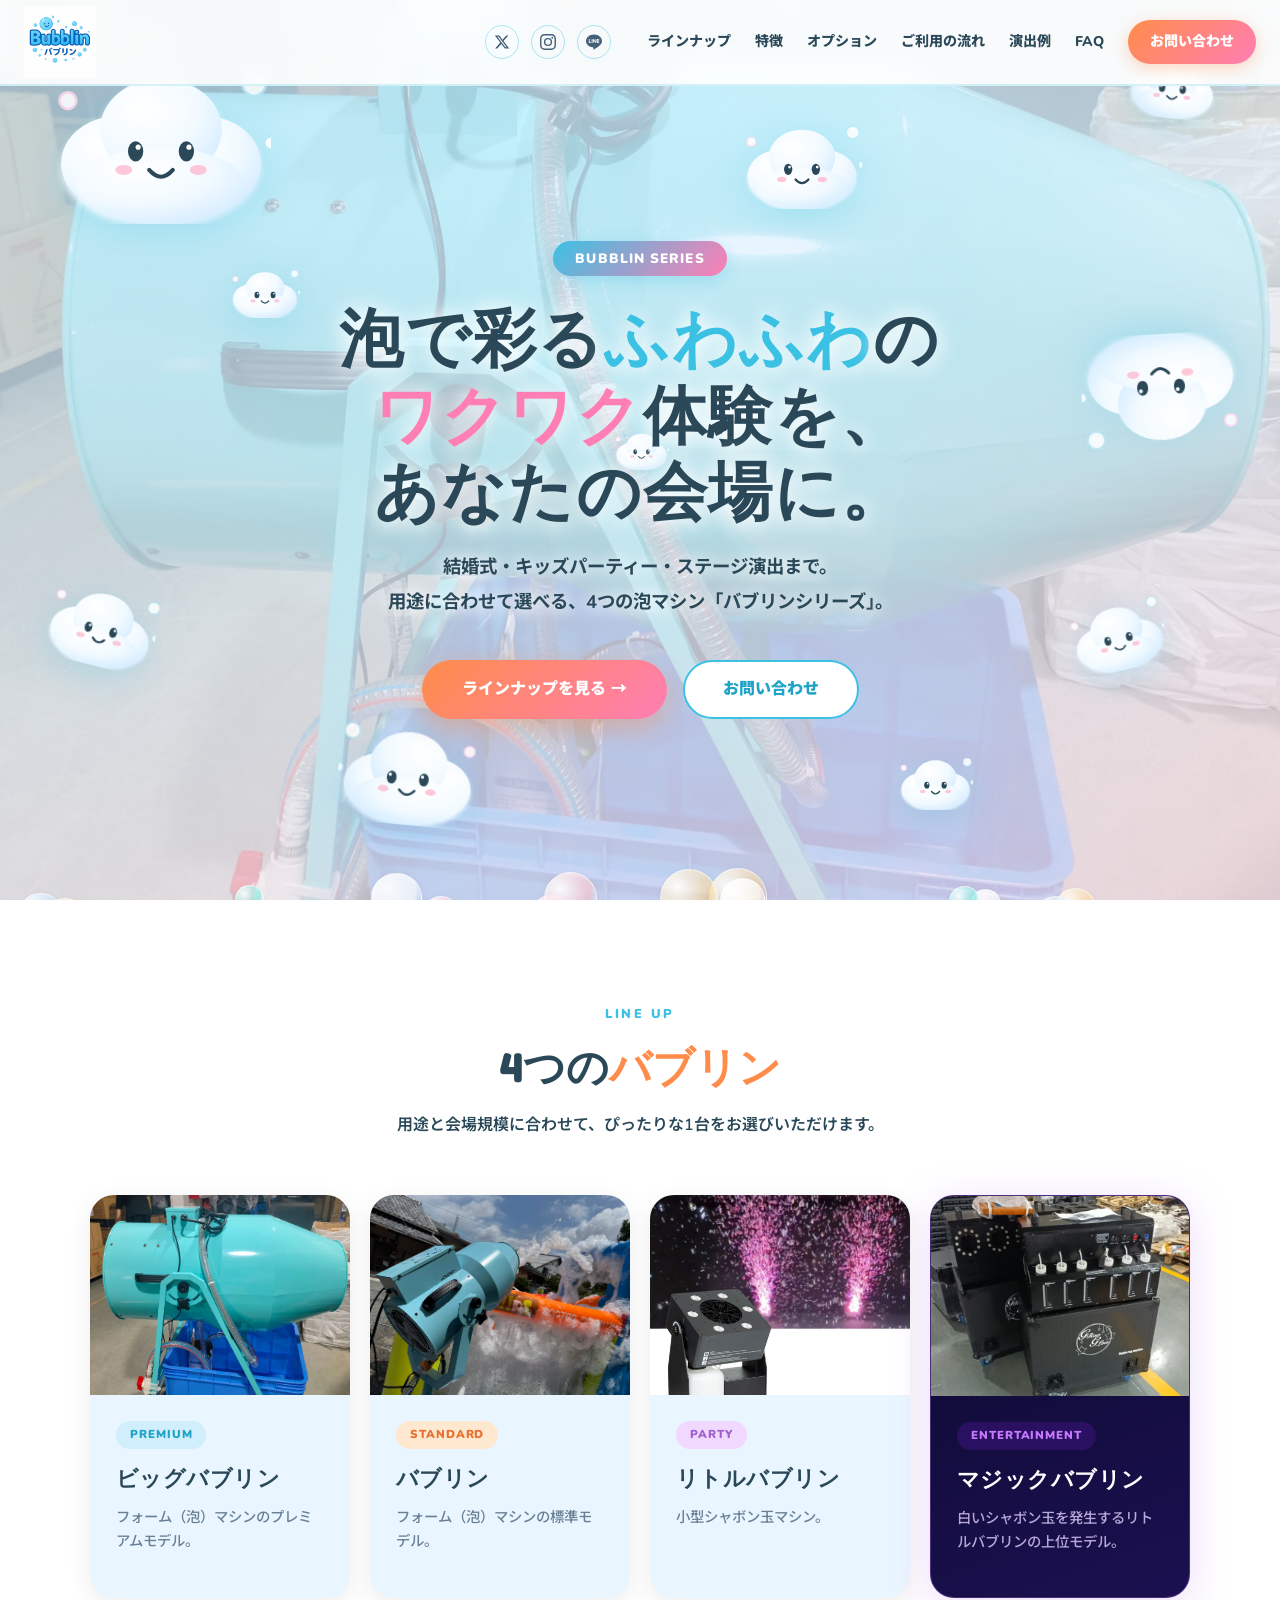
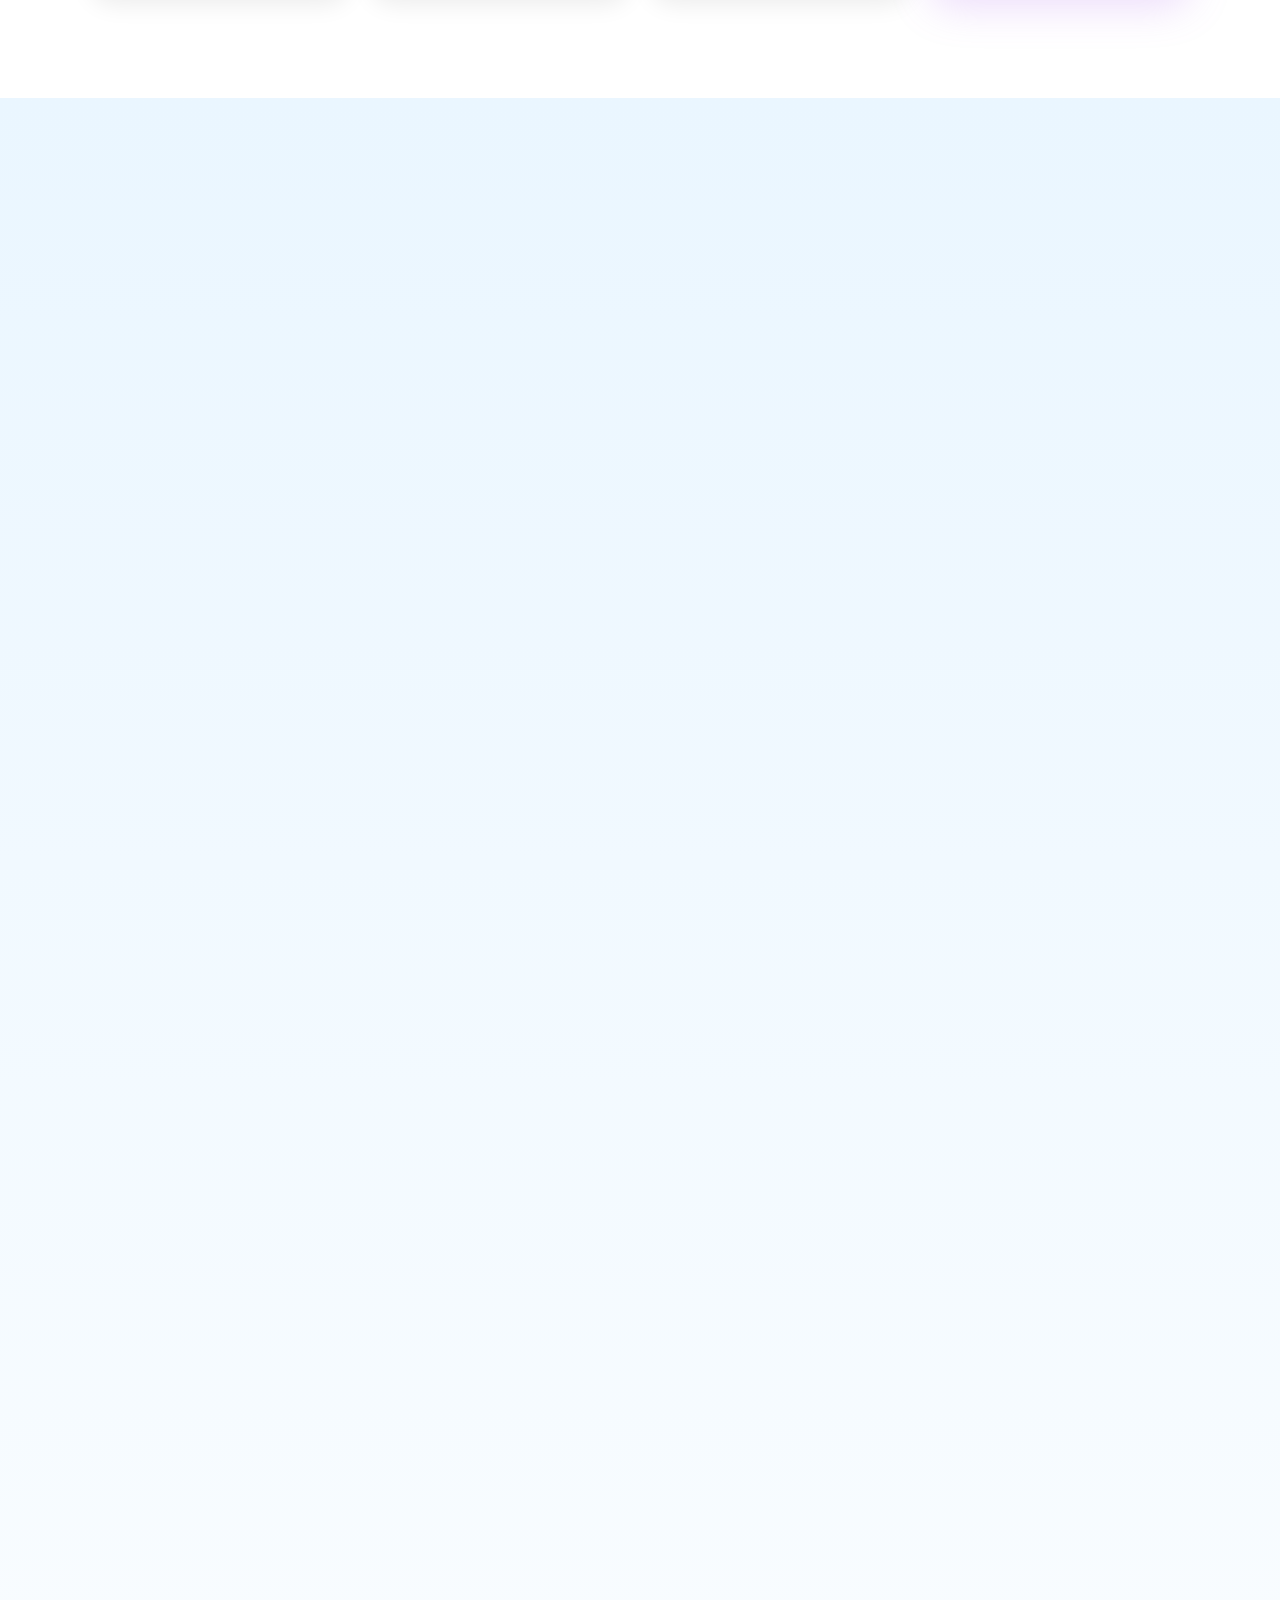
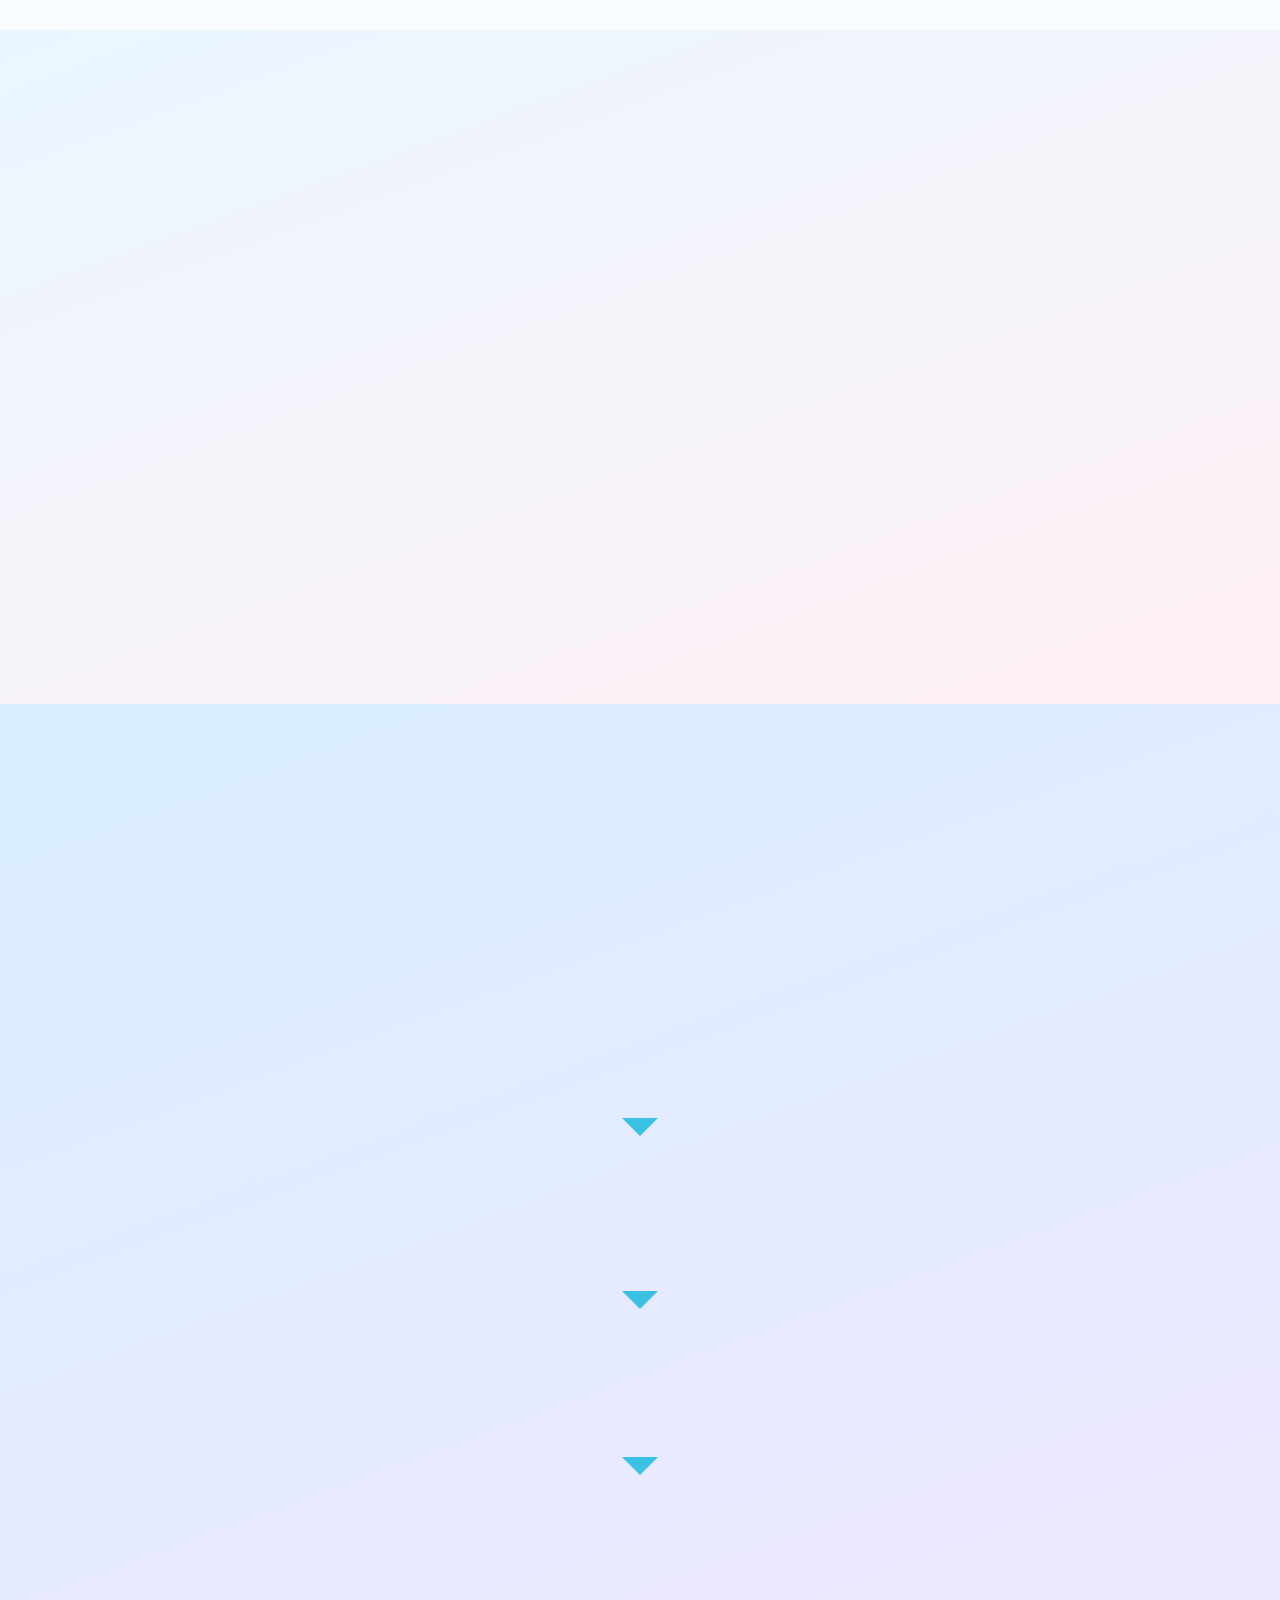
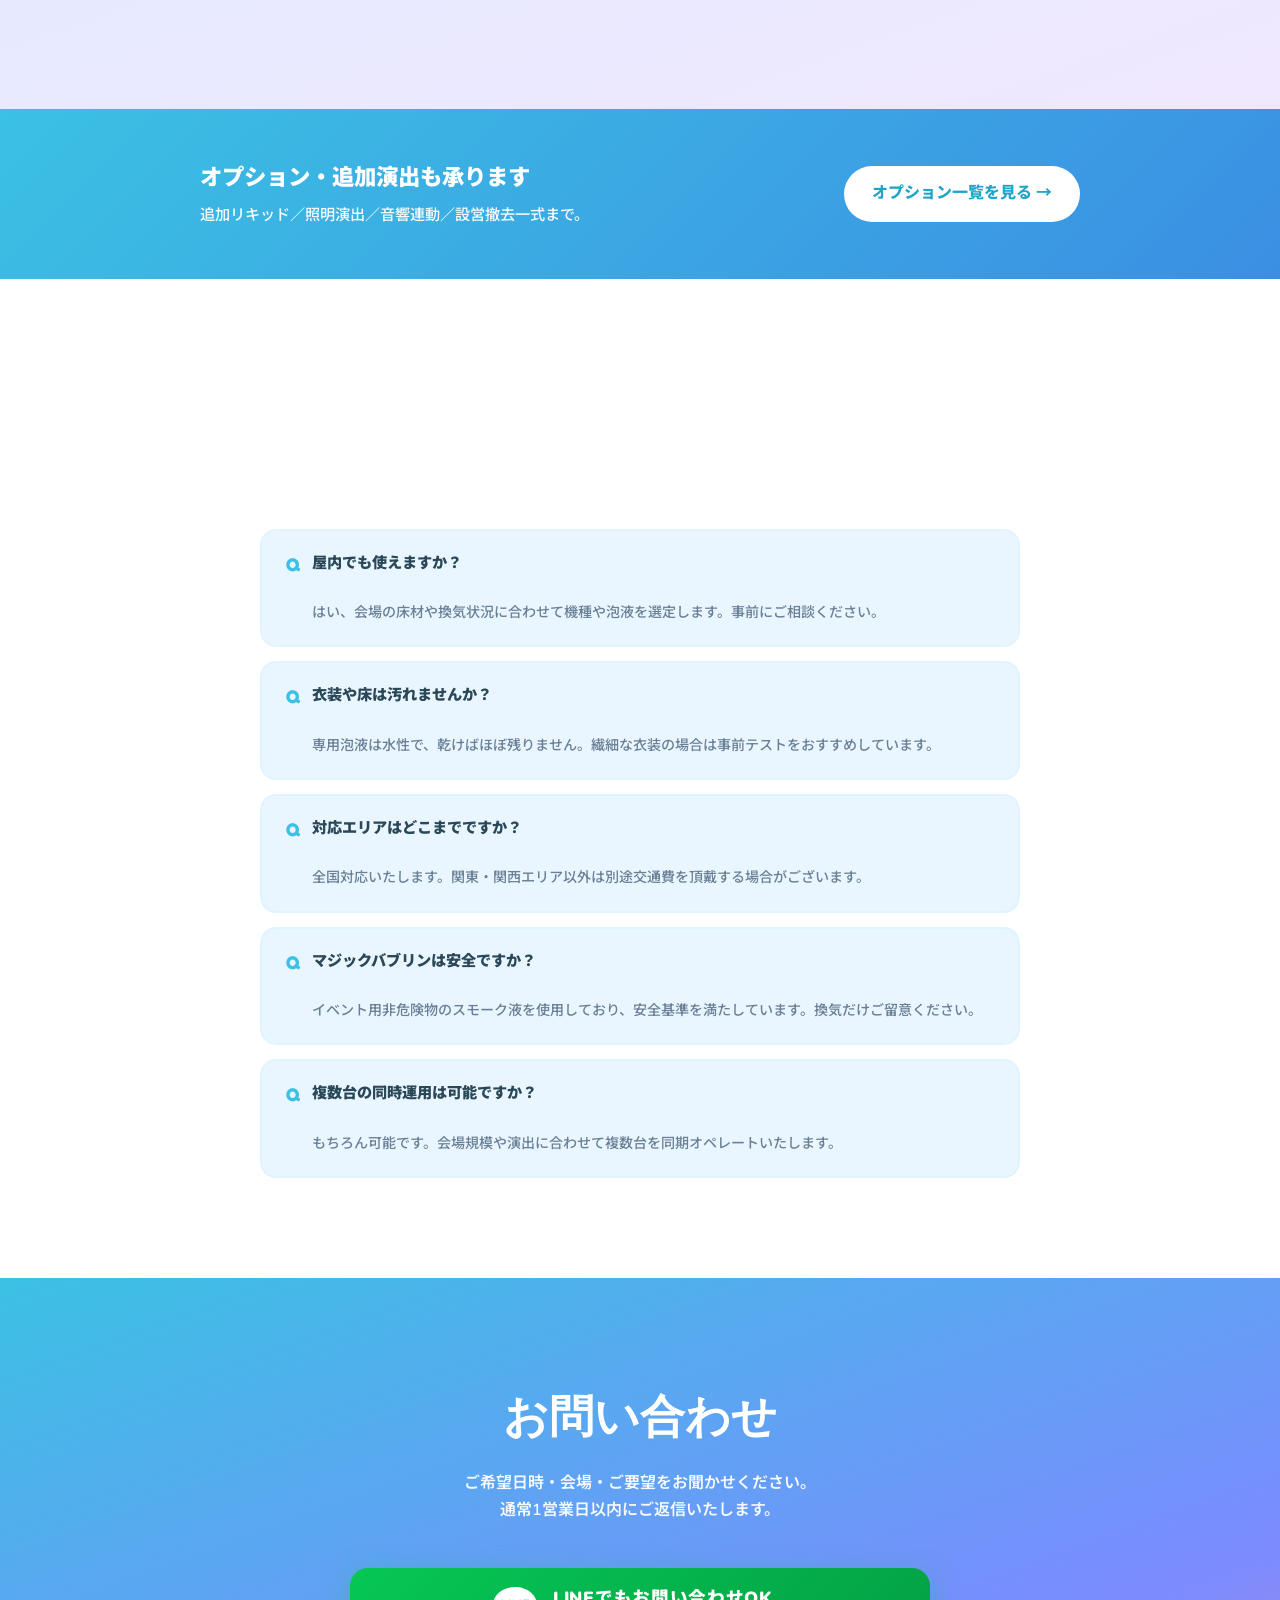
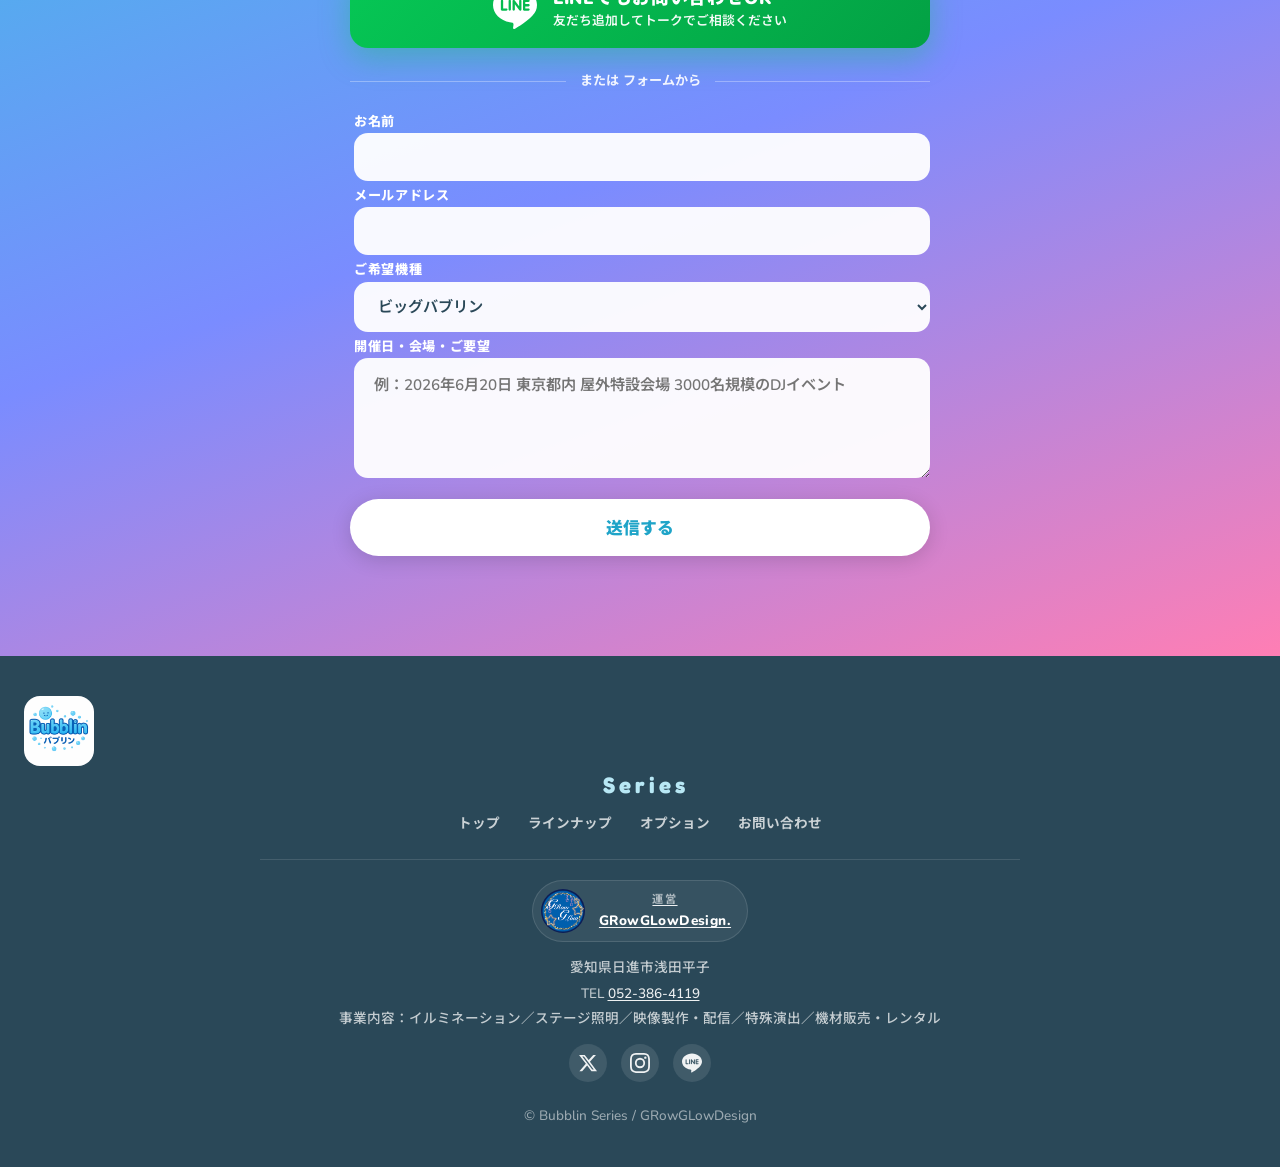
==== commit 36da6a8e: "Refine detail pages: prices, specs, copy, gallery - Set rental prices on バブリン/リトル/マジック detail pages " ====
--- a/index.html
+++ b/index.html
@@ -191,7 +191,7 @@
   <div class="section-inner">
     <div class="section-header fade-up">
       <span class="section-label">FEATURES</span>
-      <h2 class="section-title">バブリンが<span class="accent">選ばれる</span>理由</h2>
+      <h2 class="section-title">バブリンシリーズが<span class="accent">選ばれる</span>理由</h2>
     </div>
     <div class="features-grid">
       <div class="feature-card fade-up">
@@ -389,12 +389,6 @@
       <p class="section-desc">イベント会場でのバブリン稼働シーン。もこもこの泡に子どもも大人も大はしゃぎ！</p>
     </div>
     <div class="video-grid">
-      <div class="video-card fade-up">
-        <video controls playsinline preload="metadata" poster="assets/images/photos/IMG_9070.jpg">
-          <source src="assets/videos/event-1.mp4" type="video/mp4">
-        </video>
-        <p class="video-caption">屋外イベント稼働シーン（1）</p>
-      </div>
       <div class="video-card fade-up">
         <video controls playsinline preload="metadata">
           <source src="assets/videos/event-2.mp4" type="video/mp4">
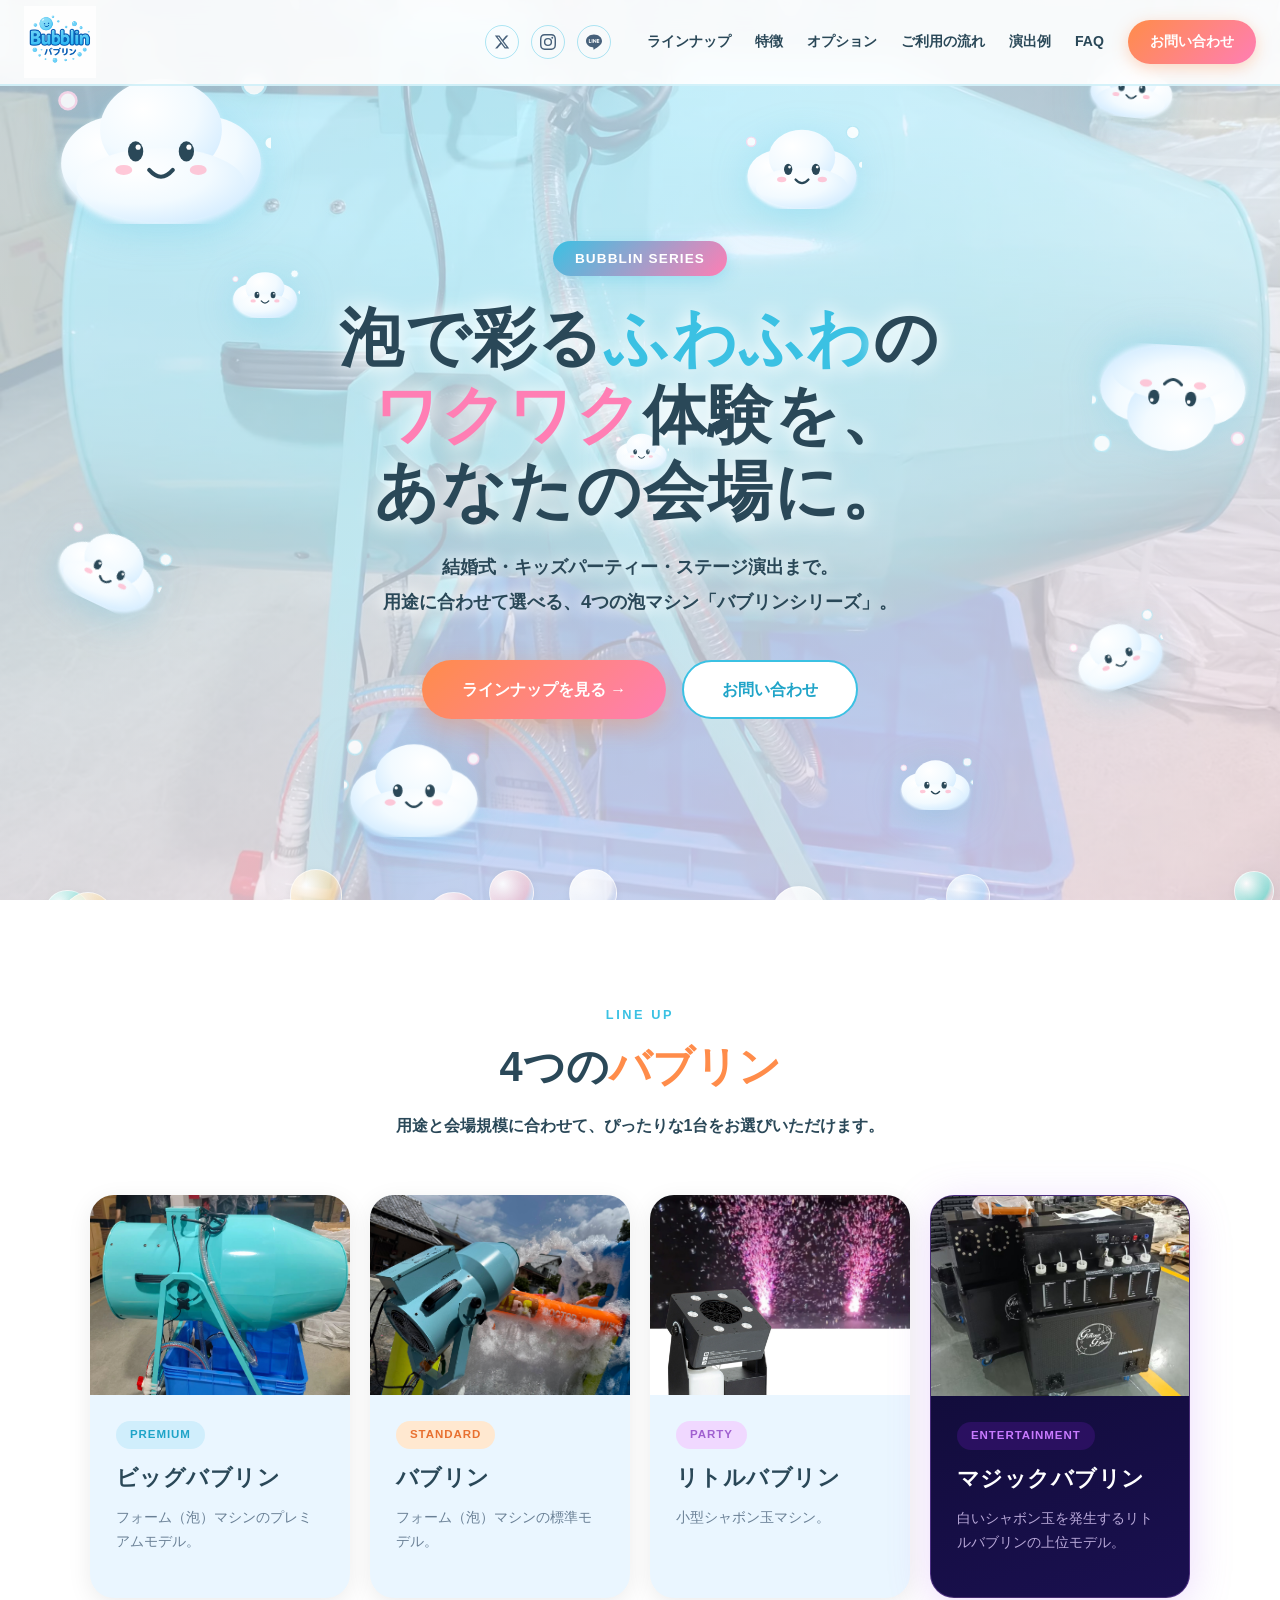
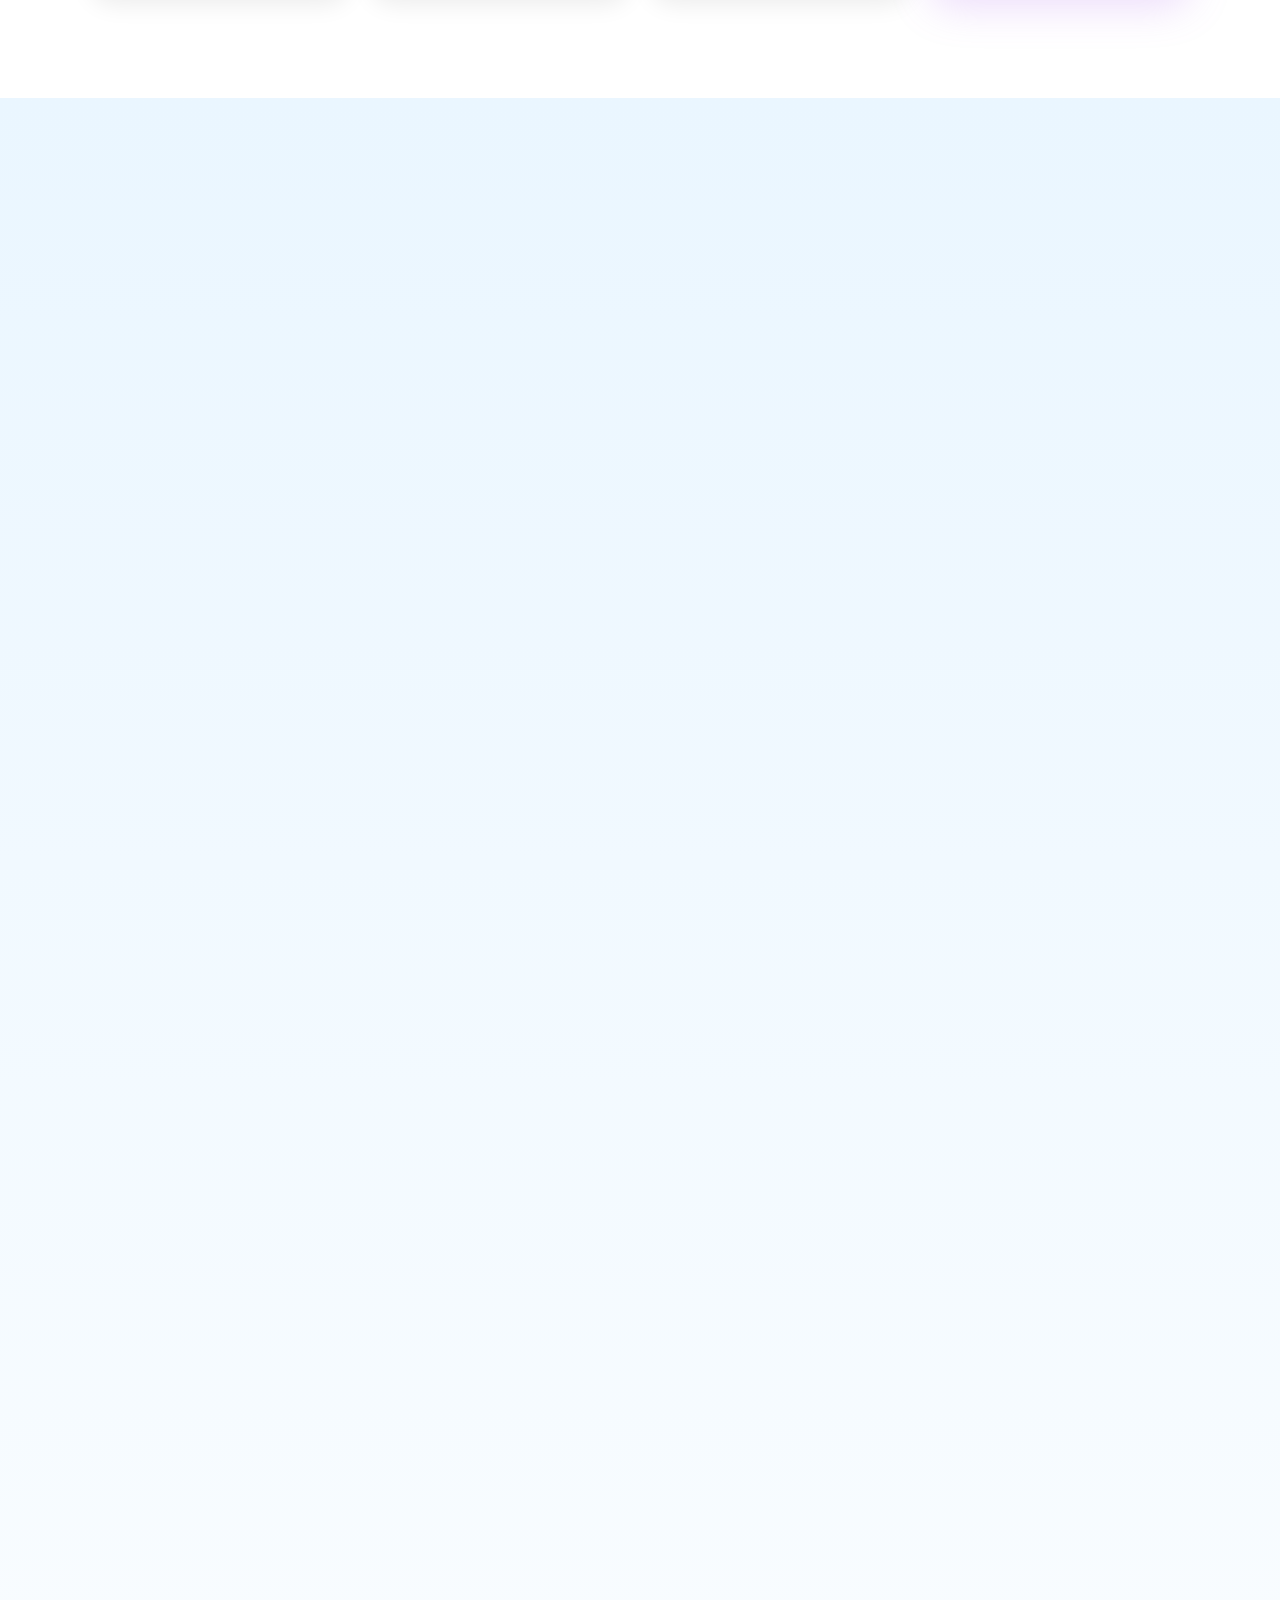
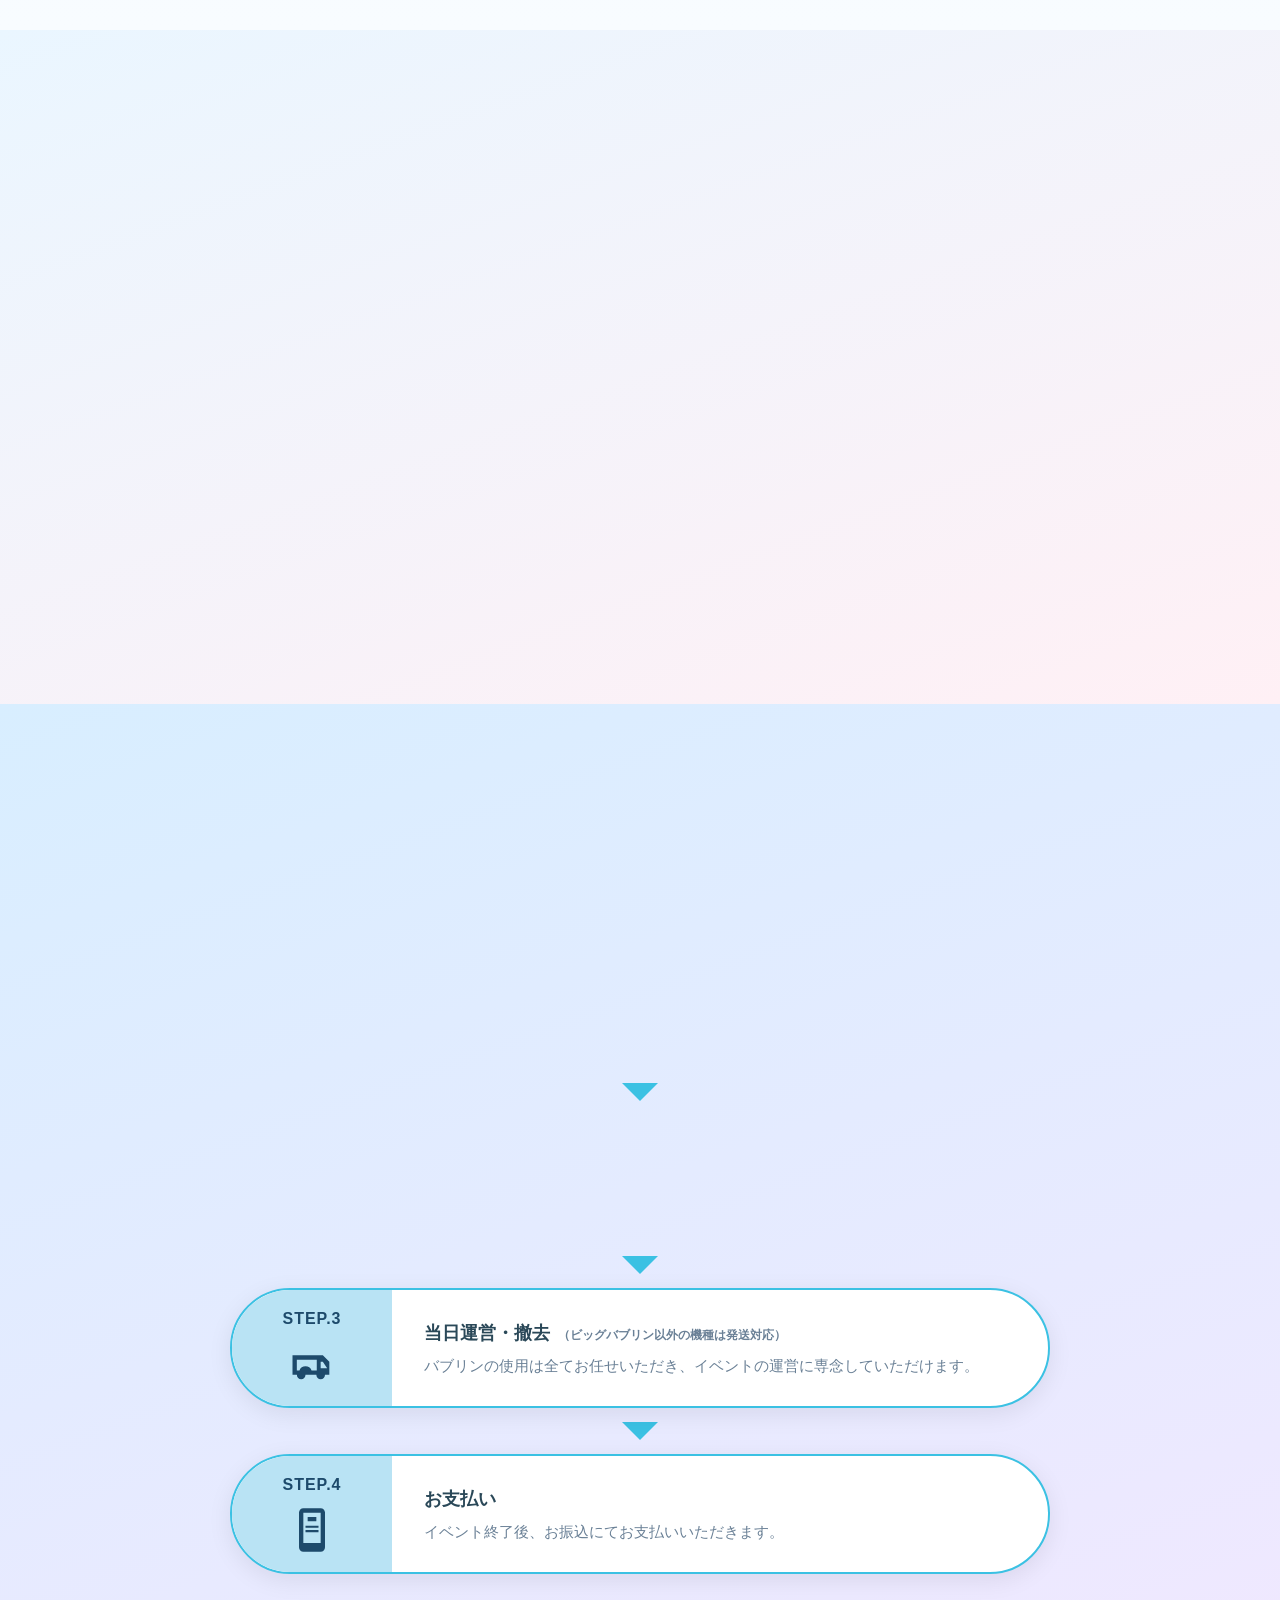
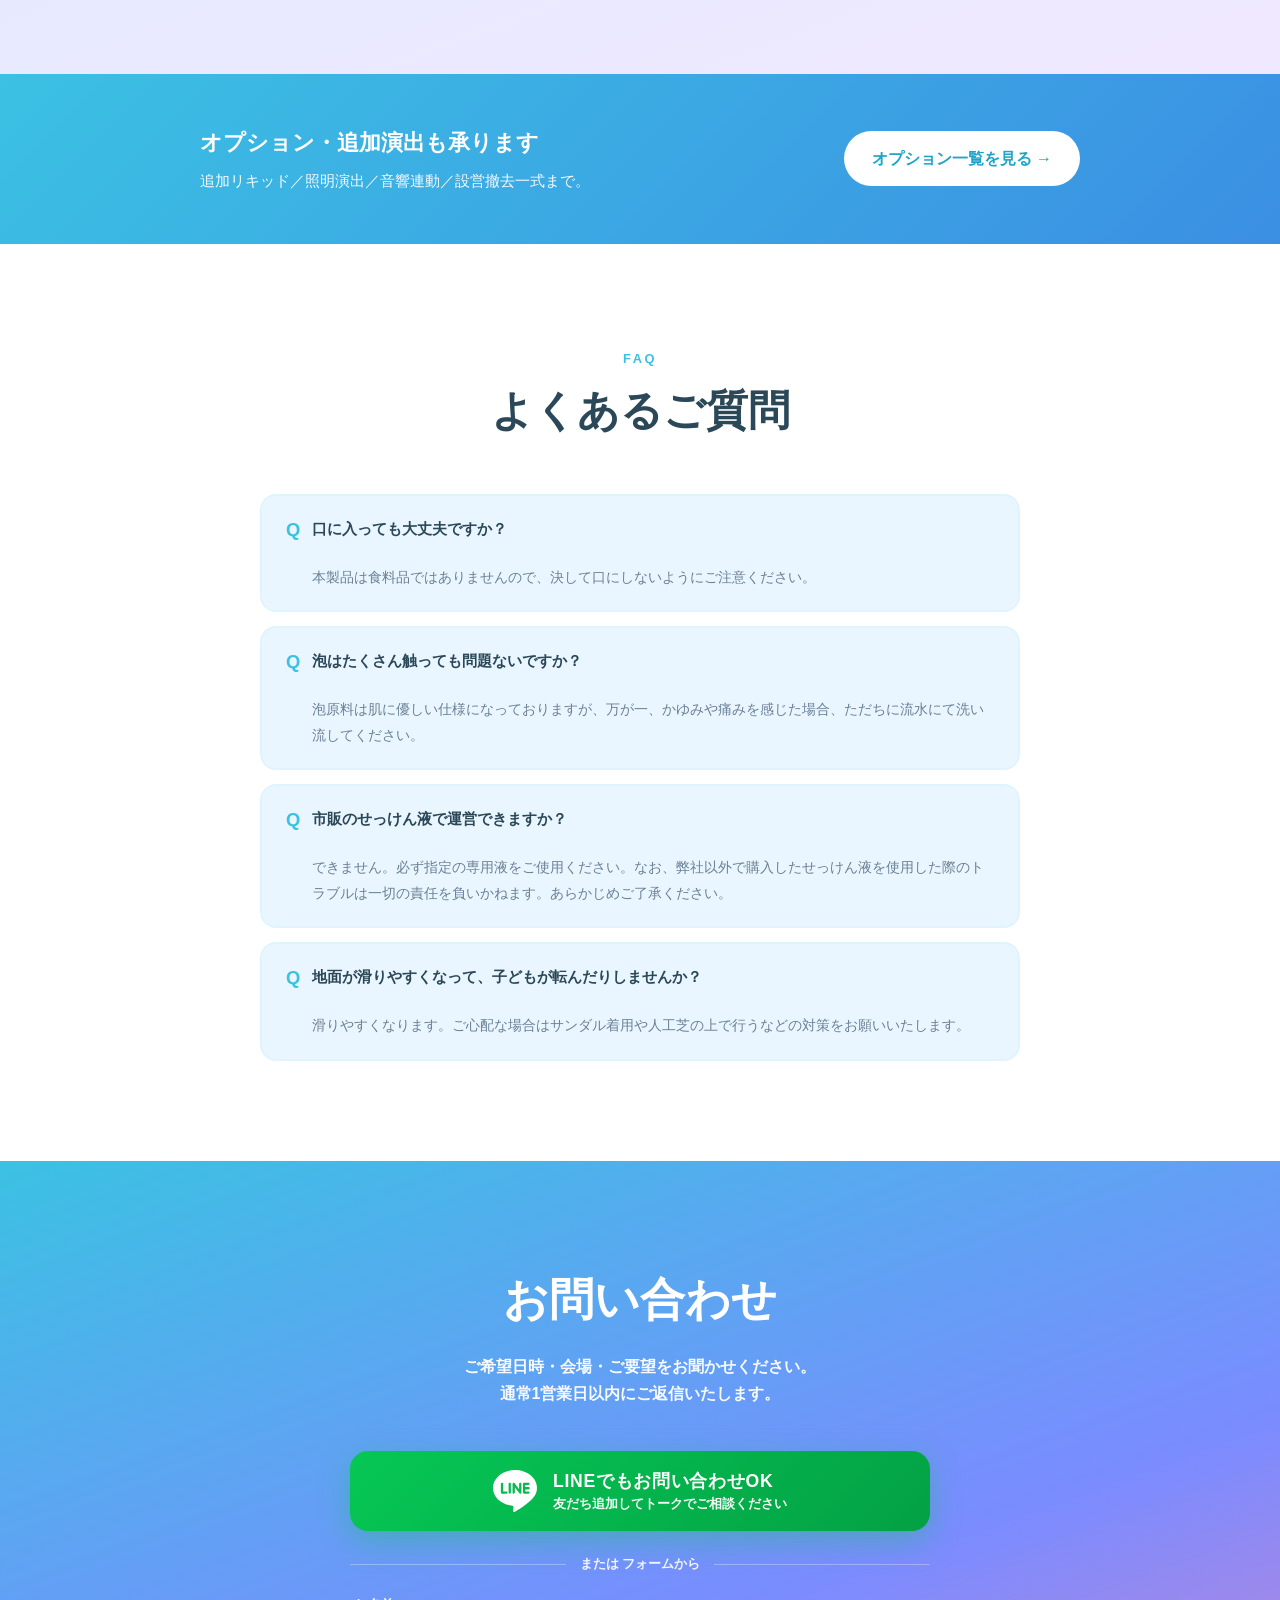
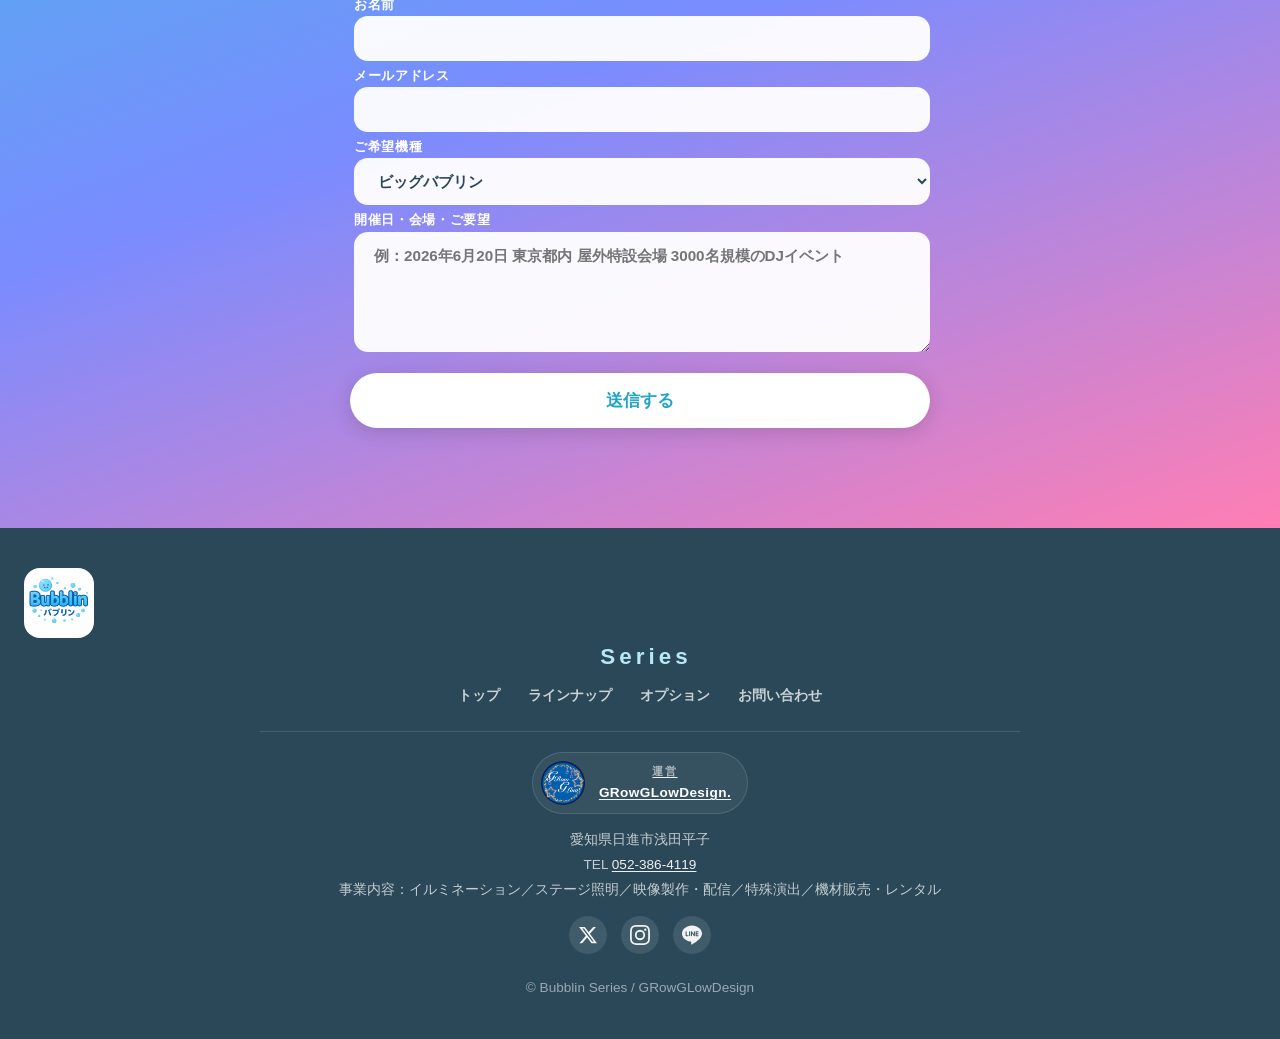
==== commit e898f3a7: "Rename folders to match new categories - standard/ → big/ (ビッグバブリン, PREMIUM) - mini/ → standard/ (バブ" ====
--- a/index.html
+++ b/index.html
@@ -23,7 +23,7 @@
 
 <link rel="icon" type="image/png" href="assets/images/bubblin-logo.png">
 <link rel="apple-touch-icon" href="assets/images/bubblin-logo.png">
-<link rel="stylesheet" href="assets/css/main.css?v=17">
+<link rel="stylesheet" href="assets/css/main.css?v=18">
 
 <script type="application/ld+json">
 {
@@ -136,7 +136,7 @@
 
     <div class="machines-grid">
       <!-- ビッグバブリン -->
-      <a href="standard/" class="machine-card fade-up">
+      <a href="big/" class="machine-card fade-up">
         <div class="machine-card-img bub-bg has-photo">
           <img src="assets/images/photos/IMG_9070.jpg" alt="ビッグバブリン 大型フォームマシン" class="machine-photo">
         </div>
@@ -148,7 +148,7 @@
       </a>
 
       <!-- バブリン -->
-      <a href="mini/" class="machine-card fade-up">
+      <a href="standard/" class="machine-card fade-up">
         <div class="machine-card-img mini-bg has-photo">
           <img src="assets/images/photos/mini.jpg" alt="バブリン" class="machine-photo">
         </div>
@@ -191,7 +191,7 @@
   <div class="section-inner">
     <div class="section-header fade-up">
       <span class="section-label">FEATURES</span>
-      <h2 class="section-title">バブリンシリーズが<span class="accent">選ばれる</span>理由</h2>
+      <h2 class="section-title">バブリンシリーズが<br class="sp-only"><span class="accent">選ばれる</span>理由</h2>
     </div>
     <div class="features-grid">
       <div class="feature-card fade-up">
@@ -386,14 +386,14 @@
     <div class="section-header fade-up">
       <span class="section-label">GALLERY</span>
       <h2 class="section-title">実際の<span class="accent">演出の様子</span></h2>
-      <p class="section-desc">イベント会場でのバブリン稼働シーン。もこもこの泡に子どもも大人も大はしゃぎ！</p>
+      <p class="section-desc">イベント会場でのバブリン稼働シーン。<br>もこもこの泡に子どもも大人も大はしゃぎ！</p>
     </div>
     <div class="video-grid">
       <div class="video-card fade-up">
         <video controls playsinline preload="metadata">
           <source src="assets/videos/event-2.mp4" type="video/mp4">
         </video>
-        <p class="video-caption">屋外イベント稼働シーン（2）</p>
+        <p class="video-caption">野外イベント</p>
       </div>
       <div class="video-card fade-up">
         <div class="video-youtube">
@@ -417,7 +417,6 @@
     <div class="section-header fade-up flow-header">
       <span class="section-label">FLOW</span>
       <h2 class="section-title flow-title-tag">ご利用の流れ</h2>
-      <p class="flow-lead"><span class="flow-lead-mark">ワンストップ</span>ですべてお任せいただけます</p>
     </div>
     <div class="flow-steps">
       <div class="flow-step fade-up">
@@ -454,7 +453,7 @@
           </span>
         </div>
         <div class="flow-step-body">
-          <h3 class="flow-step-title">当日運営・撤去<small class="flow-step-note">（バブリン以外の機種は発送対応）</small></h3>
+          <h3 class="flow-step-title">当日運営・撤去<small class="flow-step-note">（ビッグバブリン以外の機種は発送対応）</small></h3>
           <p class="flow-step-desc">バブリンの使用は全てお任せいただき、イベントの運営に専念していただけます。</p>
         </div>
       </div>
@@ -495,24 +494,20 @@
     </div>
     <div class="faq-list">
       <div class="faq-item fade-up">
-        <div class="faq-q">屋内でも使えますか？</div>
-        <div class="faq-a">はい、会場の床材や換気状況に合わせて機種や泡液を選定します。事前にご相談ください。</div>
+        <div class="faq-q">口に入っても大丈夫ですか？</div>
+        <div class="faq-a">本製品は食料品ではありませんので、決して口にしないようにご注意ください。</div>
       </div>
       <div class="faq-item fade-up">
-        <div class="faq-q">衣装や床は汚れませんか？</div>
-        <div class="faq-a">専用泡液は水性で、乾けばほぼ残りません。繊細な衣装の場合は事前テストをおすすめしています。</div>
+        <div class="faq-q">泡はたくさん触っても問題ないですか？</div>
+        <div class="faq-a">泡原料は肌に優しい仕様になっておりますが、万が一、かゆみや痛みを感じた場合、ただちに流水にて洗い流してください。</div>
       </div>
       <div class="faq-item fade-up">
-        <div class="faq-q">対応エリアはどこまでですか？</div>
-        <div class="faq-a">全国対応いたします。関東・関西エリア以外は別途交通費を頂戴する場合がございます。</div>
+        <div class="faq-q">市販のせっけん液で運営できますか？</div>
+        <div class="faq-a">できません。必ず指定の専用液をご使用ください。なお、弊社以外で購入したせっけん液を使用した際のトラブルは一切の責任を負いかねます。あらかじめご了承ください。</div>
       </div>
       <div class="faq-item fade-up">
-        <div class="faq-q">マジックバブリンは安全ですか？</div>
-        <div class="faq-a">イベント用非危険物のスモーク液を使用しており、安全基準を満たしています。換気だけご留意ください。</div>
-      </div>
-      <div class="faq-item fade-up">
-        <div class="faq-q">複数台の同時運用は可能ですか？</div>
-        <div class="faq-a">もちろん可能です。会場規模や演出に合わせて複数台を同期オペレートいたします。</div>
+        <div class="faq-q">地面が滑りやすくなって、子どもが転んだりしませんか？</div>
+        <div class="faq-a">滑りやすくなります。ご心配な場合はサンダル着用や人工芝の上で行うなどの対策をお願いいたします。</div>
       </div>
     </div>
   </div>
--- a/assets/css/main.css
+++ b/assets/css/main.css
@@ -1,6 +1,11 @@
 /* ====================================
    Bubblin Series - Main CSS
    ==================================== */
+
+.sp-only { display: none; }
+@media (max-width: 640px) {
+    .sp-only { display: inline; }
+}
 
 @import url('https://fonts.googleapis.com/css2?family=Nunito:wght@400;600;700;800;900&family=Fredoka+One&family=Noto+Sans+JP:wght@400;500;700;900&display=swap');
 
